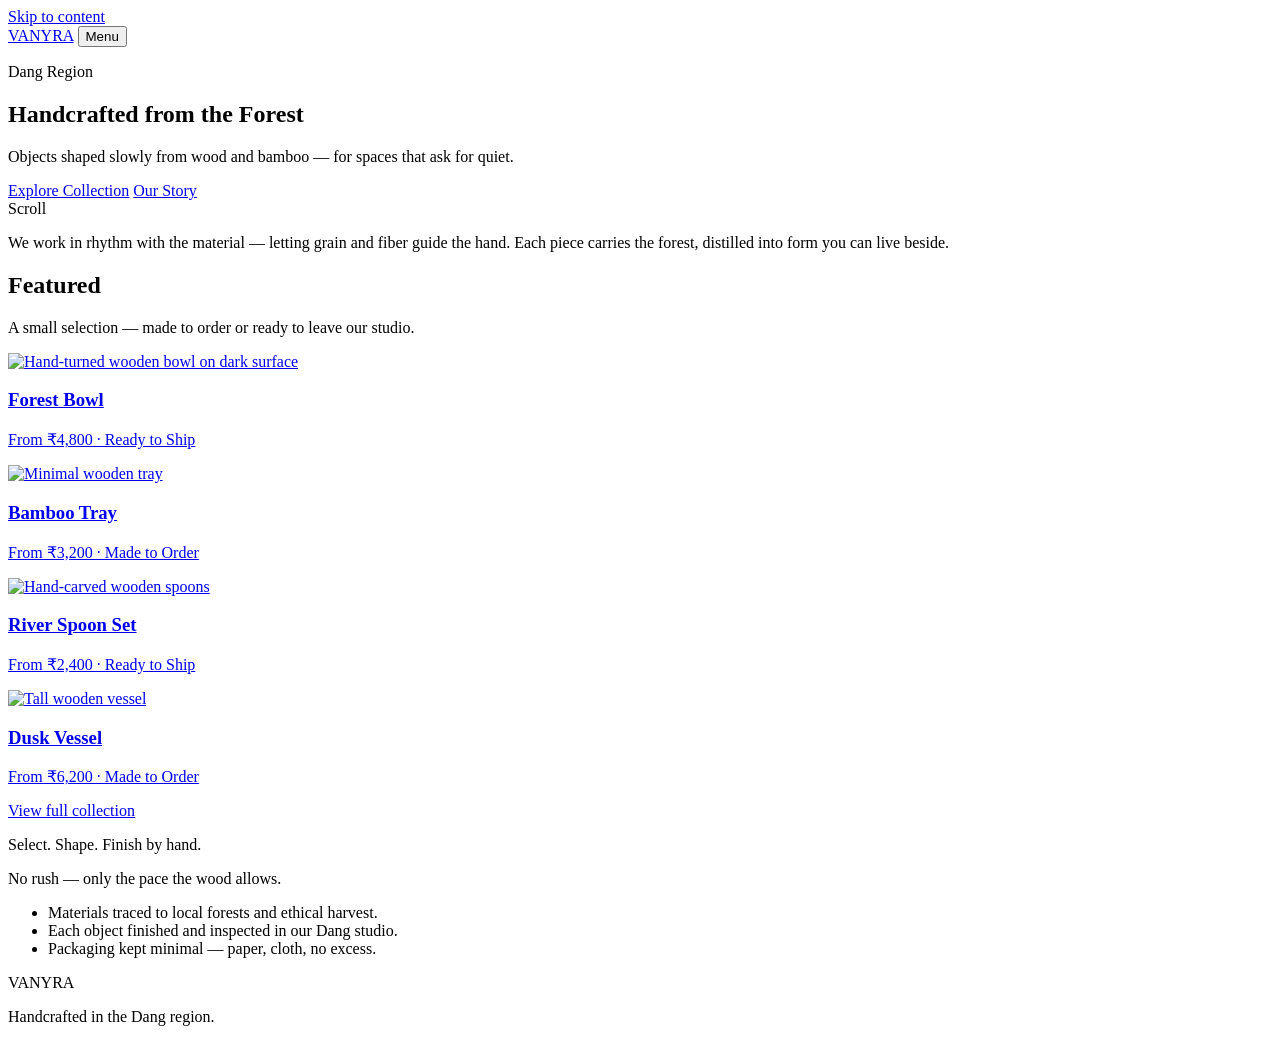
==== index.html @ f193bf8d "Create index.html" ====
<!DOCTYPE html>
<html lang="en">
<head>
  <meta charset="UTF-8" />
  <meta name="viewport" content="width=device-width, initial-scale=1.0" />
  <meta name="description" content="VANYRA — handcrafted wooden and bamboo objects from the Dang region." />
  <title>VANYRA — Handcrafted from the Forest</title>
  <link rel="preconnect" href="https://fonts.googleapis.com" />
  <link rel="preconnect" href="https://fonts.gstatic.com" crossorigin />
  <link href="https://fonts.googleapis.com/css2?family=Cormorant+Garamond:ital,wght@0,400;0,500;0,600;1,400&family=Outfit:wght@300;400;500&display=swap" rel="stylesheet" />
  <link rel="stylesheet" href="style.css" />
</head>
<body class="page-home">
  <a class="skip-link" href="#main">Skip to content</a>
  <div class="page-transition" aria-hidden="true"></div>

  <header class="site-header">
    <a class="logo" href="index.html">VANYRA</a>
    <button type="button" class="menu-toggle" aria-expanded="false" aria-controls="site-menu">
      <span class="menu-toggle__label">Menu</span>
      <span class="menu-toggle__icon" aria-hidden="true"></span>
    </button>
  </header>

  <div id="site-menu" class="menu-overlay" hidden>
    <nav class="menu-overlay__nav" aria-label="Primary">
      <a href="index.html">Home</a>
      <a href="collection.html">Collection</a>
      <a href="about.html">About</a>
      <a href="contact.html">Contact</a>
    </nav>
  </div>

  <main id="main">
    <section class="hero hero--full">
      <div class="hero__inner">
        <p class="hero__eyebrow fade-in" style="--d: 0.1s">Dang Region</p>
        <h1 class="hero__title fade-in" style="--d: 0.25s">Handcrafted from the Forest</h1>
        <p class="hero__sub fade-in" style="--d: 0.45s">Objects shaped slowly from wood and bamboo — for spaces that ask for quiet.</p>
        <div class="hero__actions fade-in" style="--d: 0.65s">
          <a class="btn btn--primary" href="collection.html">Explore Collection</a>
          <a class="btn btn--ghost" href="about.html">Our Story</a>
        </div>
      </div>
      <div class="hero__scroll-hint" aria-hidden="true">
        <span>Scroll</span>
      </div>
    </section>

    <section class="section section--story">
      <div class="container narrow">
        <p class="story-preview reveal">We work in rhythm with the material — letting grain and fiber guide the hand. Each piece carries the forest, distilled into form you can live beside.</p>
      </div>
    </section>

    <section class="section">
      <div class="container">
        <header class="section-head reveal">
          <h2>Featured</h2>
          <p class="muted">A small selection — made to order or ready to leave our studio.</p>
        </header>
        <div class="product-grid">
          <article class="product-card reveal">
            <a class="product-card__link" href="product.html?p=forest-bowl">
              <div class="product-card__media">
                <img src="https://images.unsplash.com/photo-1610701596007-11502849e13f?w=800&q=80" alt="Hand-turned wooden bowl on dark surface" loading="lazy" width="800" height="1000" />
              </div>
              <h3>Forest Bowl</h3>
              <p class="product-card__meta">From ₹4,800 · Ready to Ship</p>
            </a>
          </article>
          <article class="product-card reveal">
            <a class="product-card__link" href="product.html?p=bamboo-tray">
              <div class="product-card__media">
                <img src="https://images.unsplash.com/photo-1600585152220-90363fe27e38?w=800&q=80" alt="Minimal wooden tray" loading="lazy" width="800" height="1000" />
              </div>
              <h3>Bamboo Tray</h3>
              <p class="product-card__meta">From ₹3,200 · Made to Order</p>
            </a>
          </article>
          <article class="product-card reveal">
            <a class="product-card__link" href="product.html?p=river-spoon">
              <div class="product-card__media">
                <img src="https://images.unsplash.com/photo-1558618666-fcd25c85cd64?w=800&q=80" alt="Hand-carved wooden spoons" loading="lazy" width="800" height="1000" />
              </div>
              <h3>River Spoon Set</h3>
              <p class="product-card__meta">From ₹2,400 · Ready to Ship</p>
            </a>
          </article>
          <article class="product-card reveal">
            <a class="product-card__link" href="product.html?p=dusk-vessel">
              <div class="product-card__media">
                <img src="https://images.unsplash.com/photo-1615876234884-f3139a52330b?w=800&q=80" alt="Tall wooden vessel" loading="lazy" width="800" height="1000" />
              </div>
              <h3>Dusk Vessel</h3>
              <p class="product-card__meta">From ₹6,200 · Made to Order</p>
            </a>
          </article>
        </div>
        <p class="section-cta reveal">
          <a class="text-link" href="collection.html">View full collection</a>
        </p>
      </div>
    </section>

    <section class="section section--craft">
      <div class="container">
        <div class="craft-block reveal">
          <p class="craft-block__line">Select. Shape. Finish by hand.</p>
          <p class="craft-block__line muted">No rush — only the pace the wood allows.</p>
        </div>
      </div>
    </section>

    <section class="section section--trust">
      <div class="container">
        <ul class="trust-list">
          <li class="reveal">Materials traced to local forests and ethical harvest.</li>
          <li class="reveal">Each object finished and inspected in our Dang studio.</li>
          <li class="reveal">Packaging kept minimal — paper, cloth, no excess.</li>
        </ul>
      </div>
    </section>
  </main>

  <footer class="site-footer">
    <div class="container footer-inner">
      <span class="logo logo--small">VANYRA</span>
      <p class="muted small">Handcrafted in the Dang region.</p>
    </div>
  </footer>

  <script src="ux.js"></script>
  <script src="script.js"></script>
</body>
</html>
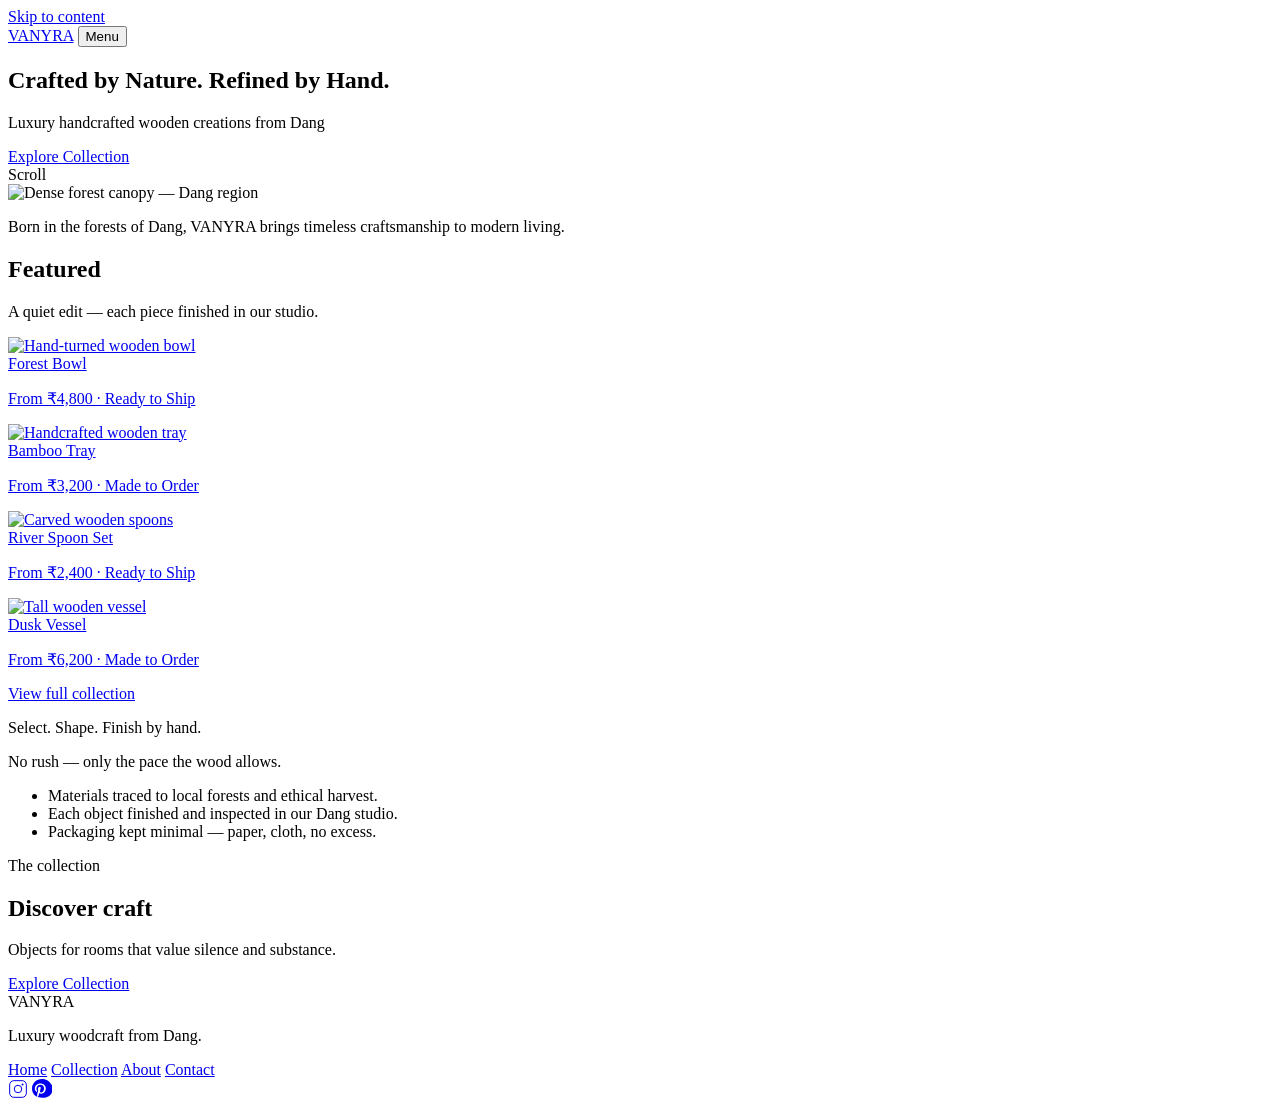
==== commit 526a8e72: "Update index.html" ====
--- a/index.html
+++ b/index.html
@@ -3,18 +3,18 @@
 <head>
   <meta charset="UTF-8" />
   <meta name="viewport" content="width=device-width, initial-scale=1.0" />
-  <meta name="description" content="VANYRA — handcrafted wooden and bamboo objects from the Dang region." />
-  <title>VANYRA — Handcrafted from the Forest</title>
+  <meta name="description" content="VANYRA — luxury handcrafted wooden creations from Dang." />
+  <title>VANYRA — Crafted by Nature. Refined by Hand.</title>
   <link rel="preconnect" href="https://fonts.googleapis.com" />
   <link rel="preconnect" href="https://fonts.gstatic.com" crossorigin />
-  <link href="https://fonts.googleapis.com/css2?family=Cormorant+Garamond:ital,wght@0,400;0,500;0,600;1,400&family=Outfit:wght@300;400;500&display=swap" rel="stylesheet" />
+  <link href="https://fonts.googleapis.com/css2?family=Cormorant+Garamond:ital,wght@0,400;0,500;0,600;0,700;1,400&family=Inter:wght@300;400;500&display=swap" rel="stylesheet" />
   <link rel="stylesheet" href="style.css" />
 </head>
 <body class="page-home">
   <a class="skip-link" href="#main">Skip to content</a>
   <div class="page-transition" aria-hidden="true"></div>
 
-  <header class="site-header">
+  <header class="site-header" id="site-header">
     <a class="logo" href="index.html">VANYRA</a>
     <button type="button" class="menu-toggle" aria-expanded="false" aria-controls="site-menu">
       <span class="menu-toggle__label">Menu</span>
@@ -32,14 +32,14 @@
   </div>
 
   <main id="main">
-    <section class="hero hero--full">
+    <section class="hero hero--immersive">
+      <div class="hero__bg" aria-hidden="true"></div>
+      <div class="hero__overlay" aria-hidden="true"></div>
       <div class="hero__inner">
-        <p class="hero__eyebrow fade-in" style="--d: 0.1s">Dang Region</p>
-        <h1 class="hero__title fade-in" style="--d: 0.25s">Handcrafted from the Forest</h1>
-        <p class="hero__sub fade-in" style="--d: 0.45s">Objects shaped slowly from wood and bamboo — for spaces that ask for quiet.</p>
-        <div class="hero__actions fade-in" style="--d: 0.65s">
+        <h1 class="hero__title fade-in" style="--d: 0.15s">Crafted by Nature. Refined by Hand.</h1>
+        <p class="hero__sub fade-in" style="--d: 0.38s">Luxury handcrafted wooden creations from Dang</p>
+        <div class="hero__actions fade-in" style="--d: 0.58s">
           <a class="btn btn--primary" href="collection.html">Explore Collection</a>
-          <a class="btn btn--ghost" href="about.html">Our Story</a>
         </div>
       </div>
       <div class="hero__scroll-hint" aria-hidden="true">
@@ -47,52 +47,73 @@
       </div>
     </section>
 
-    <section class="section section--story">
-      <div class="container narrow">
-        <p class="story-preview reveal">We work in rhythm with the material — letting grain and fiber guide the hand. Each piece carries the forest, distilled into form you can live beside.</p>
+    <section class="section section--story-split">
+      <div class="container story-split">
+        <div class="story-split__media reveal">
+          <img
+            src="https://images.unsplash.com/photo-1448375240586-882f05218d64?w=1200&q=88"
+            alt="Dense forest canopy — Dang region"
+            loading="lazy"
+            width="1200"
+            height="900"
+          />
+        </div>
+        <div class="story-split__content reveal">
+          <p class="story-split__text">
+            Born in the forests of Dang, VANYRA brings timeless craftsmanship to modern living.
+          </p>
+        </div>
       </div>
     </section>
 
-    <section class="section">
+    <section class="section section--featured">
       <div class="container">
         <header class="section-head reveal">
           <h2>Featured</h2>
-          <p class="muted">A small selection — made to order or ready to leave our studio.</p>
+          <p class="muted">A quiet edit — each piece finished in our studio.</p>
         </header>
         <div class="product-grid">
           <article class="product-card reveal">
             <a class="product-card__link" href="product.html?p=forest-bowl">
               <div class="product-card__media">
-                <img src="https://images.unsplash.com/photo-1610701596007-11502849e13f?w=800&q=80" alt="Hand-turned wooden bowl on dark surface" loading="lazy" width="800" height="1000" />
+                <img src="https://images.unsplash.com/photo-1610701596007-11502849e13f?w=900&q=88" alt="Hand-turned wooden bowl" loading="lazy" width="900" height="1125" />
+                <div class="product-card__overlay" aria-hidden="true">
+                  <span class="product-card__overlay-name">Forest Bowl</span>
+                </div>
               </div>
-              <h3>Forest Bowl</h3>
               <p class="product-card__meta">From ₹4,800 · Ready to Ship</p>
             </a>
           </article>
           <article class="product-card reveal">
             <a class="product-card__link" href="product.html?p=bamboo-tray">
               <div class="product-card__media">
-                <img src="https://images.unsplash.com/photo-1600585152220-90363fe27e38?w=800&q=80" alt="Minimal wooden tray" loading="lazy" width="800" height="1000" />
+                <img src="https://images.unsplash.com/photo-1600585152220-90363fe27e38?w=900&q=88" alt="Handcrafted wooden tray" loading="lazy" width="900" height="1125" />
+                <div class="product-card__overlay" aria-hidden="true">
+                  <span class="product-card__overlay-name">Bamboo Tray</span>
+                </div>
               </div>
-              <h3>Bamboo Tray</h3>
               <p class="product-card__meta">From ₹3,200 · Made to Order</p>
             </a>
           </article>
           <article class="product-card reveal">
             <a class="product-card__link" href="product.html?p=river-spoon">
               <div class="product-card__media">
-                <img src="https://images.unsplash.com/photo-1558618666-fcd25c85cd64?w=800&q=80" alt="Hand-carved wooden spoons" loading="lazy" width="800" height="1000" />
+                <img src="https://images.unsplash.com/photo-1558618666-fcd25c85cd64?w=900&q=88" alt="Carved wooden spoons" loading="lazy" width="900" height="1125" />
+                <div class="product-card__overlay" aria-hidden="true">
+                  <span class="product-card__overlay-name">River Spoon Set</span>
+                </div>
               </div>
-              <h3>River Spoon Set</h3>
               <p class="product-card__meta">From ₹2,400 · Ready to Ship</p>
             </a>
           </article>
           <article class="product-card reveal">
             <a class="product-card__link" href="product.html?p=dusk-vessel">
               <div class="product-card__media">
-                <img src="https://images.unsplash.com/photo-1615876234884-f3139a52330b?w=800&q=80" alt="Tall wooden vessel" loading="lazy" width="800" height="1000" />
+                <img src="https://images.unsplash.com/photo-1615876234884-f3139a52330b?w=900&q=88" alt="Tall wooden vessel" loading="lazy" width="900" height="1125" />
+                <div class="product-card__overlay" aria-hidden="true">
+                  <span class="product-card__overlay-name">Dusk Vessel</span>
+                </div>
               </div>
-              <h3>Dusk Vessel</h3>
               <p class="product-card__meta">From ₹6,200 · Made to Order</p>
             </a>
           </article>
@@ -121,12 +142,35 @@
         </ul>
       </div>
     </section>
+
+    <section class="section section--cta-band">
+      <div class="container narrow">
+        <div class="cta-band reveal">
+          <p class="cta-band__label">The collection</p>
+          <h2 class="cta-band__title">Discover craft</h2>
+          <p class="cta-band__lead muted">Objects for rooms that value silence and substance.</p>
+          <a class="btn btn--primary" href="collection.html">Explore Collection</a>
+        </div>
+      </div>
+    </section>
   </main>
 
   <footer class="site-footer">
-    <div class="container footer-inner">
-      <span class="logo logo--small">VANYRA</span>
-      <p class="muted small">Handcrafted in the Dang region.</p>
+    <div class="container footer-grid">
+      <div class="footer-col footer-col--brand">
+        <span class="logo logo--small">VANYRA</span>
+        <p class="muted small">Luxury woodcraft from Dang.</p>
+      </div>
+      <nav class="footer-nav" aria-label="Footer">
+        <a href="index.html">Home</a>
+        <a href="collection.html">Collection</a>
+        <a href="about.html">About</a>
+        <a href="contact.html">Contact</a>
+      </nav>
+      <div class="footer-social">
+        <a class="social-link" href="#" aria-label="Instagram"><svg width="20" height="20" viewBox="0 0 24 24" fill="none" stroke="currentColor" stroke-width="1.2" aria-hidden="true"><rect x="2" y="2" width="20" height="20" rx="5"/><circle cx="12" cy="12" r="4.5"/><circle cx="17.5" cy="6.5" r="1.2" fill="currentColor" stroke="none"/></svg></a>
+        <a class="social-link" href="#" aria-label="Pinterest"><svg width="20" height="20" viewBox="0 0 24 24" fill="currentColor" aria-hidden="true"><path d="M12 0C5.37 0 0 5.07 0 11.32c0 4.52 2.44 8.44 6.27 10.05-.09-.79-.17-2.01.03-2.87.19-.82 1.23-5.2 1.23-5.2s-.31-.63-.31-1.56c0-1.46.85-2.55 1.9-2.55.9 0 1.33.67 1.33 1.48 0 .9-.57 2.25-.87 3.5-.25 1.05.53 1.91 1.57 1.91 1.88 0 3.33-1.98 3.33-4.84 0-2.53-1.82-4.3-4.42-4.3-3.01 0-4.77 2.26-4.77 4.59 0 .91.35 1.89.79 2.42.09.1.1.19.08.29-.08.32-.25 1.01-.29 1.15-.05.19-.15.23-.35.14-1.3-.6-2.11-2.49-2.11-4.01 0-3.26 2.37-6.26 6.82-6.26 3.58 0 6.36 2.55 6.36 5.96 0 3.55-2.24 6.41-5.35 6.41-1.05 0-2.04-.55-2.38-1.2l-.65 2.48c-.23.92-.86 2.08-1.28 2.79 1.96.6 4.03.93 6.19.93 6.63 0 12-5.07 12-11.32C24 5.07 18.63 0 12 0z" fill="currentColor"/></svg></a>
+      </div>
     </div>
   </footer>
 
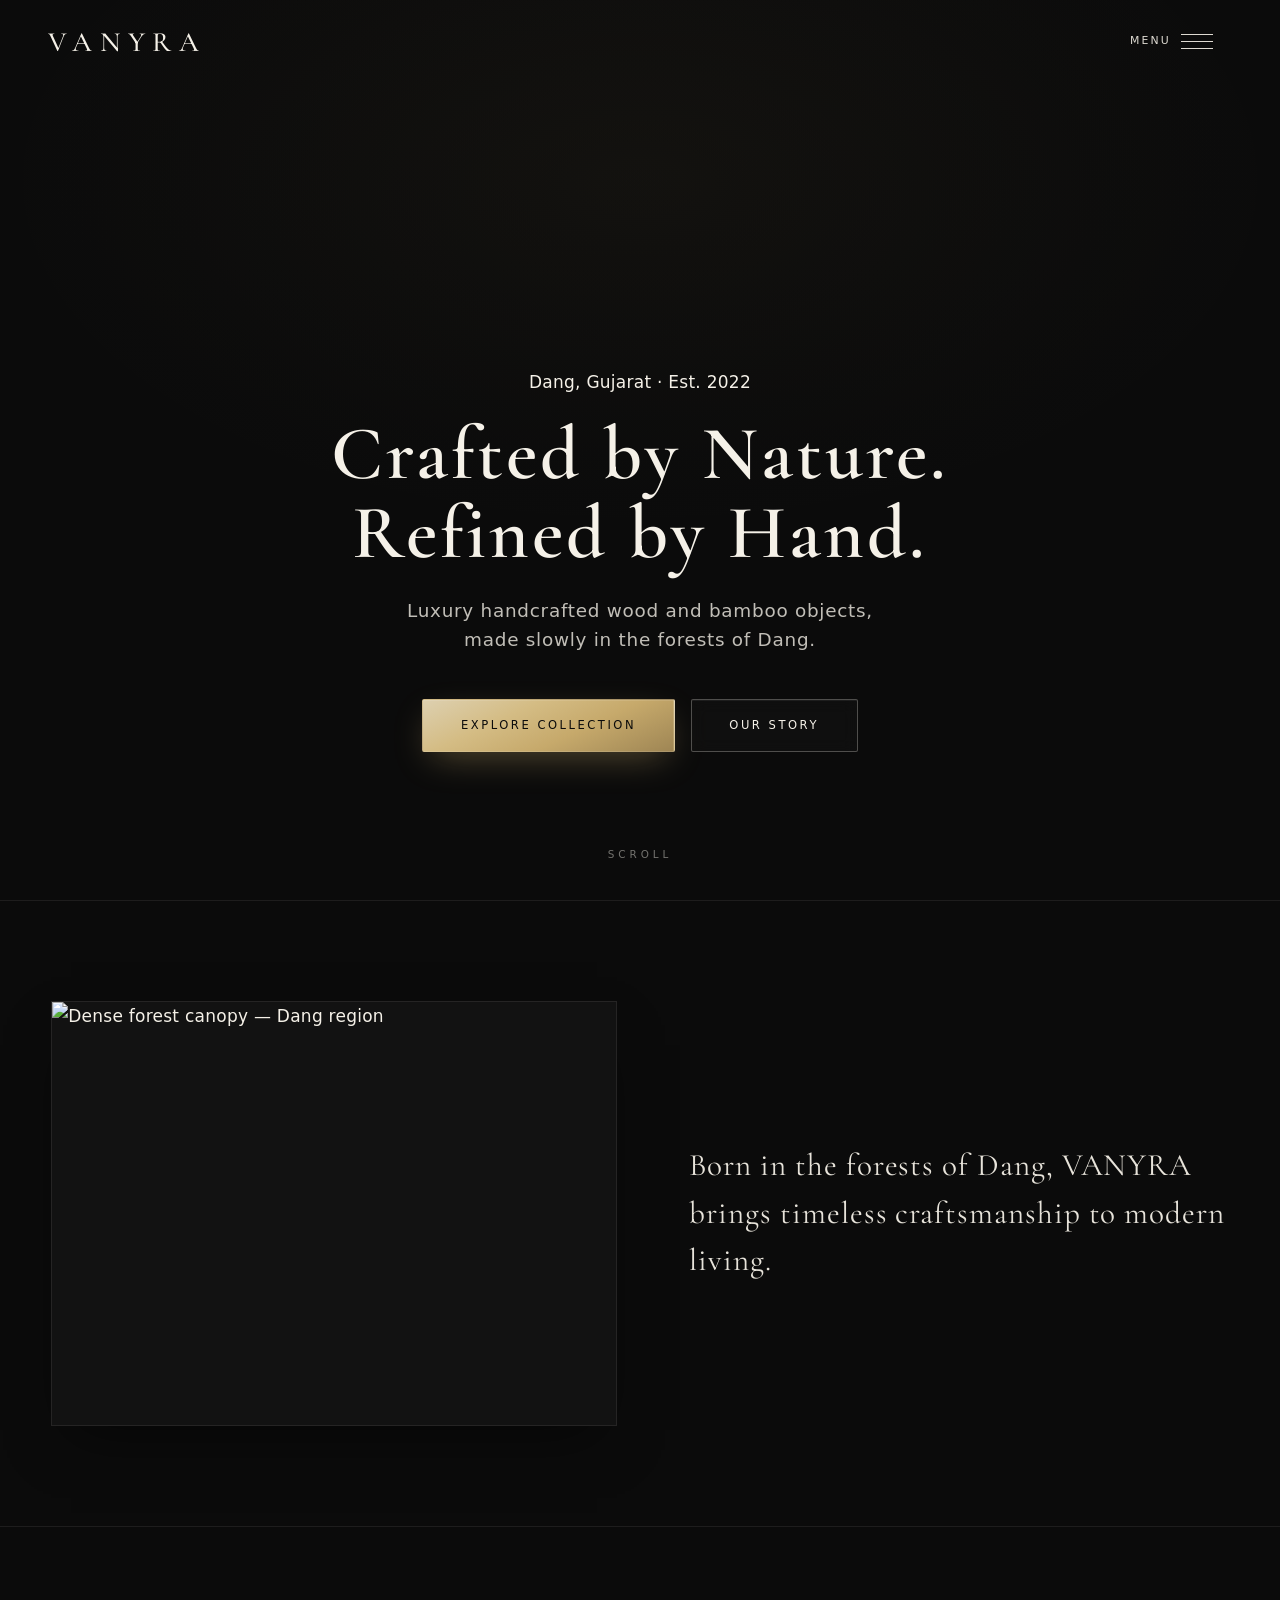
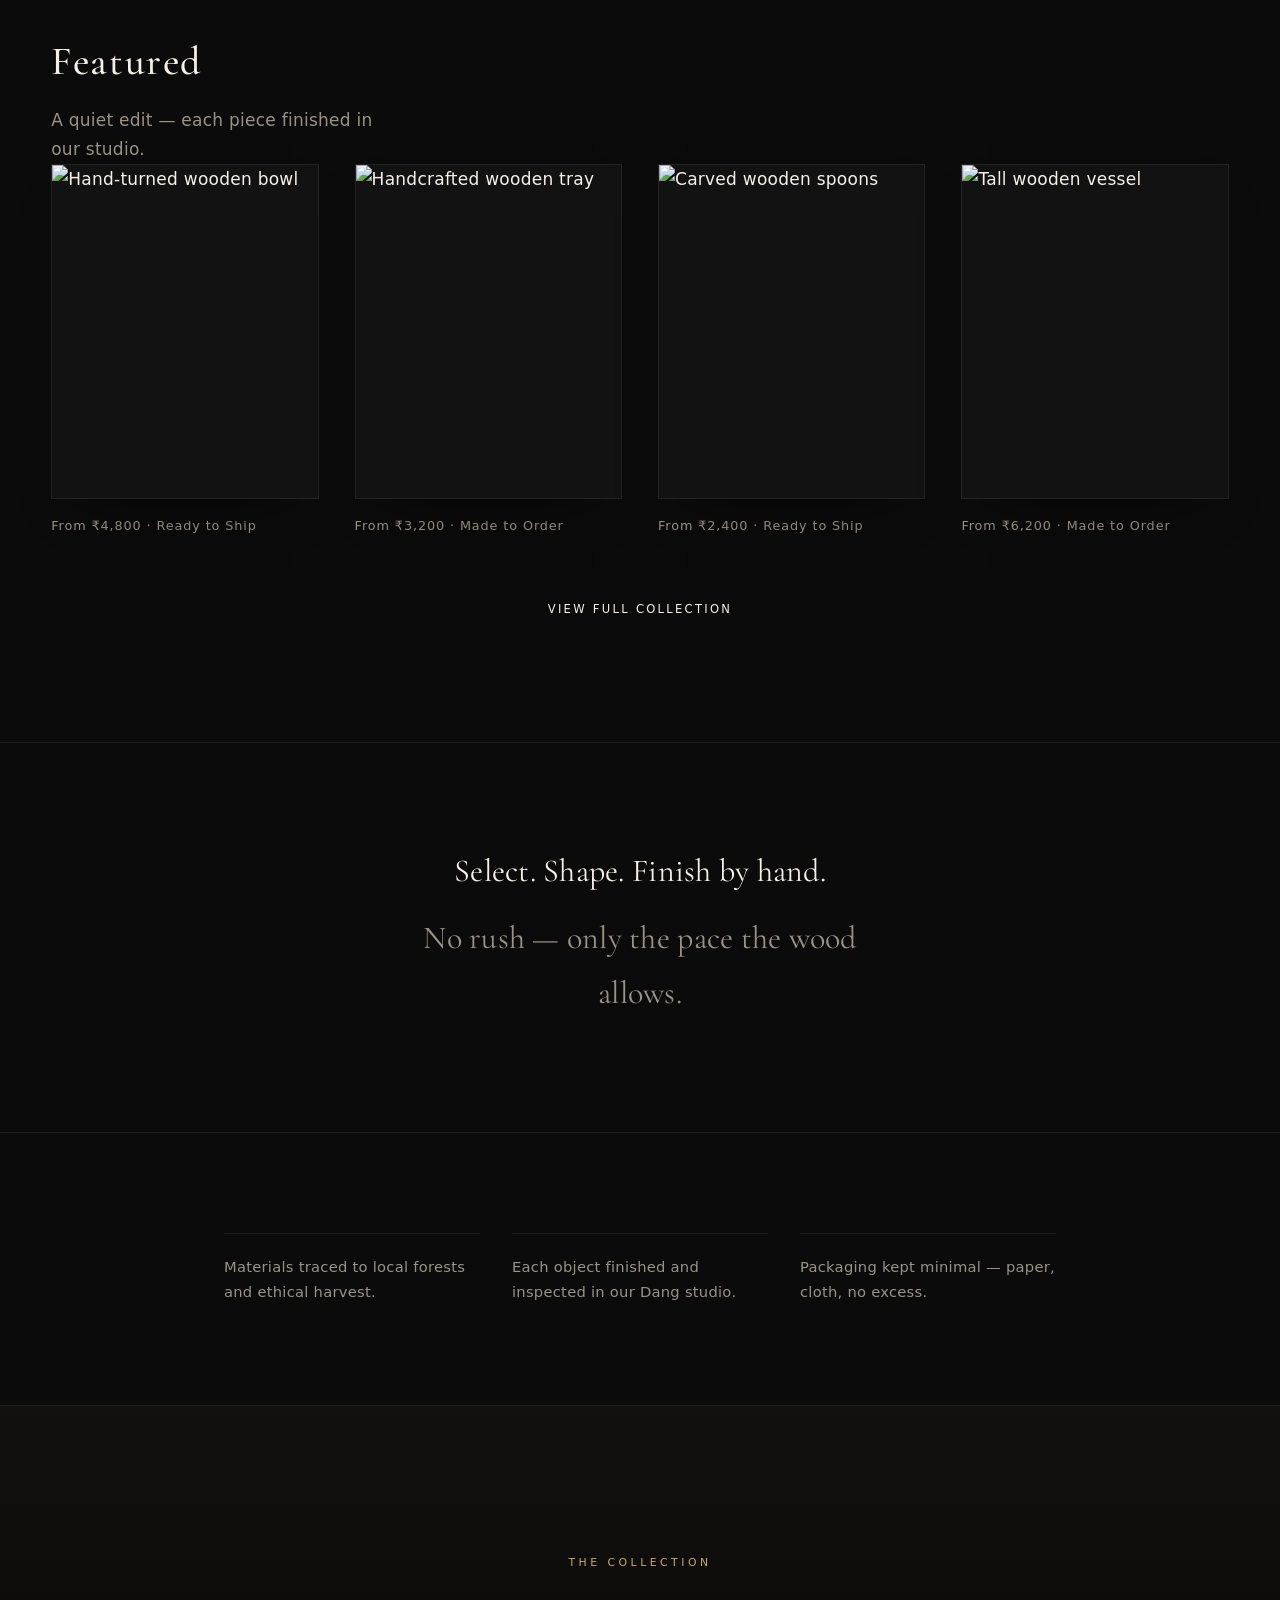
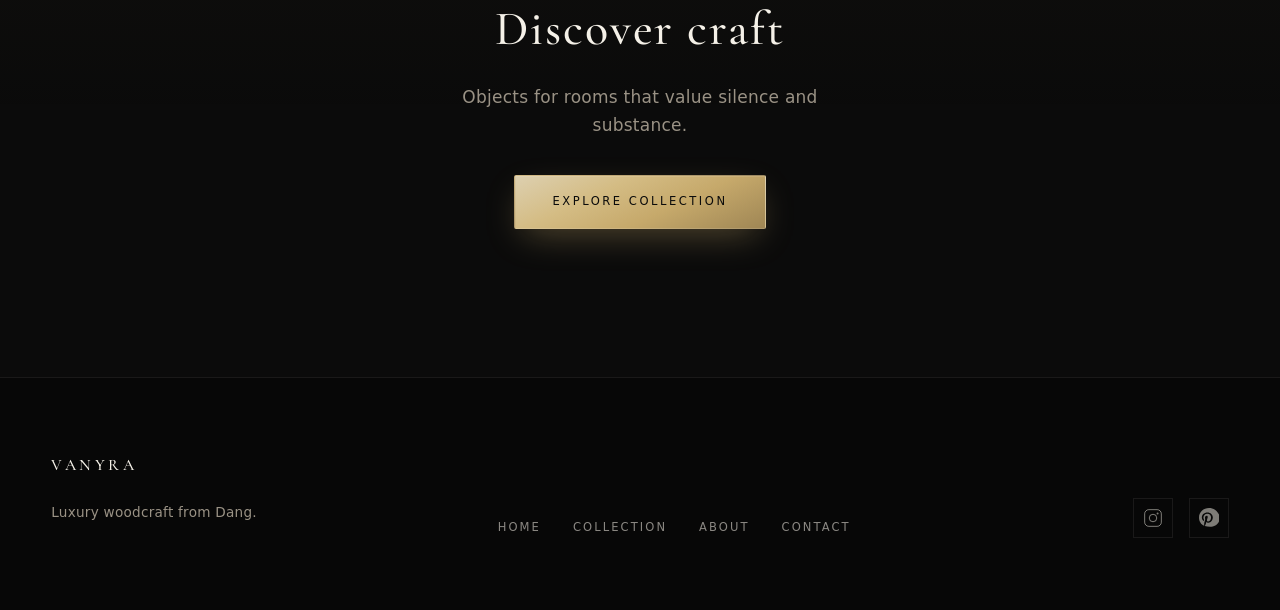
==== commit 640333ee: "Update index.html" ====
--- a/index.html
+++ b/index.html
@@ -32,21 +32,34 @@
   </div>
 
   <main id="main">
+    <!-- ======================================================
+         HERO — Premium immersive
+    ======================================================= -->
     <section class="hero hero--immersive">
       <div class="hero__bg" aria-hidden="true"></div>
       <div class="hero__overlay" aria-hidden="true"></div>
+      <div class="hero__rule" aria-hidden="true"></div>
+
       <div class="hero__inner">
-        <h1 class="hero__title fade-in" style="--d: 0.15s">Crafted by Nature. Refined by Hand.</h1>
-        <p class="hero__sub fade-in" style="--d: 0.38s">Luxury handcrafted wooden creations from Dang</p>
-        <div class="hero__actions fade-in" style="--d: 0.58s">
+        <p class="hero__eyebrow">Dang, Gujarat · Est. 2022</p>
+        <h1 class="hero__title">Crafted by Nature.<br>Refined by Hand.</h1>
+        <div class="hero__divider" aria-hidden="true"></div>
+        <p class="hero__sub">Luxury handcrafted wood and bamboo objects, made slowly in the forests of Dang.</p>
+        <div class="hero__actions">
           <a class="btn btn--primary" href="collection.html">Explore Collection</a>
-        </div>
-      </div>
+          <a class="btn btn--ghost" href="about.html">Our Story</a>
+        </div>
+      </div>
+
       <div class="hero__scroll-hint" aria-hidden="true">
         <span>Scroll</span>
-      </div>
-    </section>
-
+        <div class="hero__scroll-line"></div>
+      </div>
+    </section>
+
+    <!-- ======================================================
+         STORY SPLIT
+    ======================================================= -->
     <section class="section section--story-split">
       <div class="container story-split">
         <div class="story-split__media reveal">
@@ -66,6 +79,9 @@
       </div>
     </section>
 
+    <!-- ======================================================
+         FEATURED PRODUCTS
+    ======================================================= -->
     <section class="section section--featured">
       <div class="container">
         <header class="section-head reveal">
@@ -124,6 +140,9 @@
       </div>
     </section>
 
+    <!-- ======================================================
+         CRAFT
+    ======================================================= -->
     <section class="section section--craft">
       <div class="container">
         <div class="craft-block reveal">
@@ -133,6 +152,9 @@
       </div>
     </section>
 
+    <!-- ======================================================
+         TRUST
+    ======================================================= -->
     <section class="section section--trust">
       <div class="container">
         <ul class="trust-list">
@@ -143,6 +165,9 @@
       </div>
     </section>
 
+    <!-- ======================================================
+         CTA BAND
+    ======================================================= -->
     <section class="section section--cta-band">
       <div class="container narrow">
         <div class="cta-band reveal">
@@ -169,12 +194,11 @@
       </nav>
       <div class="footer-social">
         <a class="social-link" href="#" aria-label="Instagram"><svg width="20" height="20" viewBox="0 0 24 24" fill="none" stroke="currentColor" stroke-width="1.2" aria-hidden="true"><rect x="2" y="2" width="20" height="20" rx="5"/><circle cx="12" cy="12" r="4.5"/><circle cx="17.5" cy="6.5" r="1.2" fill="currentColor" stroke="none"/></svg></a>
-        <a class="social-link" href="#" aria-label="Pinterest"><svg width="20" height="20" viewBox="0 0 24 24" fill="currentColor" aria-hidden="true"><path d="M12 0C5.37 0 0 5.07 0 11.32c0 4.52 2.44 8.44 6.27 10.05-.09-.79-.17-2.01.03-2.87.19-.82 1.23-5.2 1.23-5.2s-.31-.63-.31-1.56c0-1.46.85-2.55 1.9-2.55.9 0 1.33.67 1.33 1.48 0 .9-.57 2.25-.87 3.5-.25 1.05.53 1.91 1.57 1.91 1.88 0 3.33-1.98 3.33-4.84 0-2.53-1.82-4.3-4.42-4.3-3.01 0-4.77 2.26-4.77 4.59 0 .91.35 1.89.79 2.42.09.1.1.19.08.29-.08.32-.25 1.01-.29 1.15-.05.19-.15.23-.35.14-1.3-.6-2.11-2.49-2.11-4.01 0-3.26 2.37-6.26 6.82-6.26 3.58 0 6.36 2.55 6.36 5.96 0 3.55-2.24 6.41-5.35 6.41-1.05 0-2.04-.55-2.38-1.2l-.65 2.48c-.23.92-.86 2.08-1.28 2.79 1.96.6 4.03.93 6.19.93 6.63 0 12-5.07 12-11.32C24 5.07 18.63 0 12 0z" fill="currentColor"/></svg></a>
+        <a class="social-link" href="#" aria-label="Pinterest"><svg width="20" height="20" viewBox="0 0 24 24" fill="currentColor" aria-hidden="true"><path d="M12 0C5.37 0 0 5.07 0 11.32c0 4.52 2.44 8.44 6.27 10.05-.09-.79-.17-2.01.03-2.87.19-.82 1.23-5.2 1.23-5.2s-.31-.63-.31-1.56c0-1.46.85-2.55 1.9-2.55.9 0 1.33.67 1.33 1.48 0 .9-.57 2.25-.87 3.5-.25 1.05.53 1.91 1.57 1.91 1.88 0 3.33-1.98 3.33-4.84 0-2.53-1.82-4.3-4.42-4.3-3.01 0-4.77 2.26-4.77 4.59 0 .91.35 1.89.79 2.42.09.1.1.19.08.29-.08.32-.25 1.01-.29 1.15-.05.19-.15.23-.35.14-1.3-.6-2.11-2.49-2.11-4.01 0-3.26 2.37-6.26 6.82-6.26 3.58 0 6.36 2.55 6.36 5.96 0 3.55-2.24 6.41-5.35 6.41-1.05 0-2.04-.55-2.38-1.2l-.65 2.48c-.23.92-.86 2.08-1.28 2.79 1.96.6 4.03.93 6.19.93 6.63 0 12-5.07 12-11.32C24 5.07 18.63 0 12 0z"/></svg></a>
       </div>
     </div>
   </footer>
 
-  <script src="ux.js"></script>
   <script src="script.js"></script>
 </body>
 </html>
--- a/style.css
+++ b/style.css
@@ -0,0 +1,1652 @@
+/**
+ * VANYRA — single stylesheet: design tokens + layout + premium UI
+ * GitHub Pages: always commit this file. It must be CSS, not script.js.
+ */
+
+:root {
+  --bg: #0b0b0b;
+  --bg-elevated: #121212;
+  --bg-elevated-hover: #181818;
+  --cream: #f5f1e8;
+  --text: var(--cream);
+  --text-muted: #9a9285;
+  --accent: #c6a96b;
+  --accent-hover: #d4bc84;
+  --accent-muted: #8c7549;
+  --accent-soft: rgba(198, 169, 107, 0.14);
+  --accent-glow: rgba(198, 169, 107, 0.28);
+  --beige: #b8a990;
+  --line: rgba(245, 241, 232, 0.08);
+  --line-strong: rgba(245, 241, 232, 0.14);
+  --font-serif: "Cormorant Garamond", Georgia, "Times New Roman", serif;
+  --font-sans: "Inter", system-ui, -apple-system, sans-serif;
+  --tracking-wide: 0.22em;
+  --tracking-ui: 0.2em;
+  --tracking-head: 0.04em;
+  --ease-out: cubic-bezier(0.22, 1, 0.36, 1);
+  --ease-luxury: cubic-bezier(0.16, 1, 0.3, 1);
+  --ease-ui: ease;
+  --dur-instant: 0.15s;
+  --dur-med: 0.45s;
+  --dur-slow: 0.75s;
+  --dur-hero: 1s;
+  --header-h: 5.25rem;
+  --space-unit: 0.25rem;
+  --touch-min: 2.75rem;
+  --radius-sm: 2px;
+  --radius-md: 4px;
+  --radius-pill: 100px;
+  --shadow-sm: 0 8px 32px rgba(0, 0, 0, 0.4);
+  --shadow-md: 0 24px 56px -20px rgba(0, 0, 0, 0.55);
+  --shadow-gold: 0 22px 48px -16px rgba(198, 169, 107, 0.32);
+  --shadow-inset-press: inset 0 2px 6px rgba(0, 0, 0, 0.25);
+  --shadow-inner-highlight: inset 0 1px 0 rgba(255, 255, 255, 0.1);
+  --focus-ring: 1px solid var(--accent);
+  --focus-ring-offset: 2px;
+  --focus-glow: 0 0 0 3px var(--accent-soft);
+  --btn-min-h: 3.35rem;
+  --btn-pad-x: 2.35rem;
+  --field-pad-y: 1.05rem;
+  --field-pad-x: 1.2rem;
+  --section-pad-y: clamp(4.5rem, 12vw, 6.25rem);
+  --section-pad-x: clamp(1rem, 5vw, 1.25rem);
+}
+
+*,
+*::before,
+*::after {
+  box-sizing: border-box;
+}
+
+html {
+  scroll-behavior: smooth;
+  color-scheme: dark;
+}
+
+@media (prefers-reduced-motion: reduce) {
+  html {
+    scroll-behavior: auto;
+  }
+  *,
+  *::before,
+*::after {
+    animation-duration: 0.01ms !important;
+    animation-iteration-count: 1 !important;
+    transition-duration: 0.01ms !important;
+  }
+}
+
+body {
+  margin: 0;
+  min-height: 100vh;
+  min-height: 100dvh;
+  position: relative;
+  background: var(--bg);
+  color: var(--text);
+  font-family: var(--font-sans);
+  font-weight: 400;
+  font-size: clamp(0.97rem, 0.92rem + 0.3vw, 1.0625rem);
+  line-height: 1.72;
+  letter-spacing: 0.015em;
+  -webkit-font-smoothing: antialiased;
+}
+
+body::after {
+  content: "";
+  position: fixed;
+  inset: 0;
+  z-index: 1;
+  pointer-events: none;
+  opacity: 0.045;
+  background-image: url("data:image/svg+xml,%3Csvg xmlns='http://www.w3.org/2000/svg' width='280' height='280'%3E%3Cfilter id='a'%3E%3CfeTurbulence type='fractalNoise' baseFrequency='0.9' numOctaves='4' stitchTiles='stitch'/%3E%3C/filter%3E%3Crect width='100%25' height='100%25' filter='url(%23a)'/%3E%3C/svg%3E");
+  mix-blend-mode: overlay;
+}
+
+img {
+  max-width: 100%;
+  height: auto;
+  display: block;
+}
+
+a {
+  color: inherit;
+  text-decoration: none;
+}
+
+button {
+  font: inherit;
+  color: inherit;
+  cursor: pointer;
+  background: none;
+  border: none;
+}
+
+.container {
+  width: min(112rem, 92vw);
+  margin-inline: auto;
+}
+
+.container.narrow {
+  width: min(40rem, 88vw);
+}
+
+#main {
+  position: relative;
+  z-index: 2;
+}
+
+/* Page enter */
+body.is-loaded #main {
+  animation: contentIn var(--dur-slow) var(--ease-out) both;
+}
+
+@keyframes contentIn {
+  from {
+    opacity: 0;
+    transform: translateY(12px);
+  }
+  to {
+    opacity: 1;
+    transform: none;
+  }
+}
+
+/* Page transition overlay */
+.page-transition {
+  position: fixed;
+  inset: 0;
+  z-index: 2000;
+  background: var(--bg);
+  pointer-events: none;
+  opacity: 0;
+  transition: opacity var(--dur-med) var(--ease-out);
+}
+
+body.is-page-exit .page-transition {
+  opacity: 1;
+  pointer-events: auto;
+}
+
+body.is-page-exit #main,
+body.is-page-exit .site-header,
+body.is-page-exit .site-footer {
+  opacity: 0;
+  transition: opacity calc(var(--dur-med) * 0.85) var(--ease-out);
+}
+
+/* Header — transparent until scroll or menu open */
+.site-header {
+  position: fixed;
+  top: 0;
+  left: 0;
+  right: 0;
+  z-index: 100;
+  display: flex;
+  align-items: center;
+  justify-content: space-between;
+  padding: calc(env(safe-area-inset-top, 0px) + 1.1rem) clamp(1.25rem, 5vw, 3rem) 1rem;
+  color: var(--cream);
+  background: transparent;
+  border-bottom: 1px solid transparent;
+  transition: background var(--dur-med) var(--ease-ui), border-color var(--dur-med) var(--ease-ui),
+    backdrop-filter var(--dur-med) var(--ease-ui), box-shadow var(--dur-med) var(--ease-ui);
+}
+
+.site-header.is-scrolled,
+body:has(#site-menu:not([hidden])) .site-header {
+  background: rgba(11, 11, 11, 0.94);
+  backdrop-filter: blur(16px);
+  -webkit-backdrop-filter: blur(16px);
+  border-bottom-color: var(--line);
+  box-shadow: 0 12px 40px -24px rgba(0, 0, 0, 0.5);
+}
+
+.logo {
+  font-family: var(--font-serif);
+  font-size: clamp(1.35rem, 1.1rem + 1vw, 1.75rem);
+  font-weight: 500;
+  letter-spacing: 0.28em;
+  text-transform: uppercase;
+}
+
+.logo--small {
+  font-size: 1rem;
+  letter-spacing: 0.22em;
+}
+
+.menu-toggle {
+  display: inline-flex;
+  align-items: center;
+  gap: 0.65rem;
+  text-transform: uppercase;
+  letter-spacing: 0.2em;
+  font-size: 0.68rem;
+  padding: 0.5rem 0;
+  opacity: 0.9;
+  transition: opacity var(--dur-med) var(--ease-out);
+}
+
+.menu-toggle:hover {
+  opacity: 1;
+}
+
+.menu-toggle__icon {
+  width: 2rem;
+  height: 1px;
+  background: currentColor;
+  position: relative;
+  transition: transform var(--dur-med) var(--ease-out);
+}
+
+.menu-toggle__icon::before,
+.menu-toggle__icon::after {
+  content: "";
+  position: absolute;
+  left: 0;
+  width: 100%;
+  height: 1px;
+  background: currentColor;
+  transition: transform var(--dur-med) var(--ease-out), top var(--dur-med) var(--ease-out);
+}
+
+.menu-toggle__icon::before {
+  top: -7px;
+}
+
+.menu-toggle__icon::after {
+  top: 7px;
+}
+
+.menu-toggle[aria-expanded="true"] .menu-toggle__icon {
+  background: transparent;
+}
+
+.menu-toggle[aria-expanded="true"] .menu-toggle__icon::before {
+  top: 0;
+  transform: rotate(45deg);
+}
+
+.menu-toggle[aria-expanded="true"] .menu-toggle__icon::after {
+  top: 0;
+  transform: rotate(-45deg);
+}
+
+/* Overlay menu */
+.menu-overlay {
+  position: fixed;
+  inset: 0;
+  z-index: 90;
+  background: var(--bg);
+  display: grid;
+  place-items: center;
+  opacity: 0;
+  visibility: hidden;
+  transition: opacity var(--dur-slow) var(--ease-out), visibility 0s linear var(--dur-slow);
+}
+
+.menu-overlay:not([hidden]) {
+  opacity: 1;
+  visibility: visible;
+  transition: opacity var(--dur-slow) var(--ease-out), visibility 0s linear 0s;
+}
+
+.menu-overlay__nav {
+  display: flex;
+  flex-direction: column;
+  align-items: center;
+  gap: clamp(2rem, 6vh, 3.5rem);
+}
+
+.menu-overlay__nav a {
+  font-family: var(--font-serif);
+  font-size: clamp(2rem, 5vw + 1rem, 3.25rem);
+  font-weight: 400;
+  letter-spacing: 0.08em;
+  opacity: 0;
+  transform: translateY(16px);
+  transition: color 0.4s var(--ease-ui), opacity var(--dur-slow) var(--ease-out),
+    transform var(--dur-slow) var(--ease-out);
+}
+
+.menu-overlay:not([hidden]) .menu-overlay__nav a {
+  opacity: 1;
+  transform: none;
+}
+
+.menu-overlay__nav a:nth-child(1) {
+  transition-delay: 0.08s;
+}
+.menu-overlay__nav a:nth-child(2) {
+  transition-delay: 0.16s;
+}
+.menu-overlay__nav a:nth-child(3) {
+  transition-delay: 0.24s;
+}
+.menu-overlay__nav a:nth-child(4) {
+  transition-delay: 0.32s;
+}
+
+.menu-overlay__nav a:hover {
+  color: var(--accent);
+}
+
+/* Hero — immersive full viewport */
+.hero {
+  position: relative;
+  min-height: 100vh;
+  min-height: 100dvh;
+  min-height: 100svh;
+  display: grid;
+  place-items: center;
+  padding: calc(var(--header-h) + 2.5rem) clamp(1.25rem, 5vw, 2rem) 4.5rem;
+  text-align: center;
+  isolation: isolate;
+}
+
+.hero--immersive .hero__bg {
+  position: absolute;
+  inset: 0;
+  z-index: 0;
+  background-color: var(--bg);
+  background-image: url("https://images.unsplash.com/photo-1541123603104-512281d867e4?w=1920&q=88");
+  background-size: cover;
+  background-position: center 35%;
+}
+
+.hero--immersive .hero__overlay {
+  position: absolute;
+  inset: 0;
+  z-index: 1;
+  background: linear-gradient(
+      180deg,
+      rgba(11, 11, 11, 0.35) 0%,
+      rgba(11, 11, 11, 0.55) 38%,
+      rgba(11, 11, 11, 0.88) 78%,
+      rgba(11, 11, 11, 0.96) 100%
+    ),
+    radial-gradient(ellipse 90% 70% at 50% 20%, rgba(198, 169, 107, 0.08), transparent 55%);
+}
+
+.hero__inner {
+  position: relative;
+  z-index: 2;
+  max-width: min(42rem, 92vw);
+}
+
+.hero__title {
+  font-family: var(--font-serif);
+  font-weight: 600;
+  font-size: clamp(2.5rem, 5.5vw + 1.1rem, 4.75rem);
+  line-height: 1.05;
+  letter-spacing: var(--tracking-head);
+  margin: 0 0 1.35rem;
+  color: var(--cream);
+  text-wrap: balance;
+}
+
+.hero__sub {
+  margin: 0 auto 2.75rem;
+  max-width: 32rem;
+  color: rgba(245, 241, 232, 0.78);
+  font-size: clamp(1rem, 0.95rem + 0.35vw, 1.15rem);
+  font-weight: 400;
+  line-height: 1.6;
+  letter-spacing: 0.04em;
+}
+
+.hero__actions {
+  display: flex;
+  flex-wrap: wrap;
+  gap: 1rem;
+  justify-content: center;
+}
+
+.hero__scroll-hint {
+  position: absolute;
+  bottom: clamp(1.5rem, 4vh, 2.5rem);
+  left: 50%;
+  z-index: 2;
+  transform: translateX(-50%);
+  font-size: 0.65rem;
+  letter-spacing: 0.38em;
+  text-transform: uppercase;
+  color: rgba(245, 241, 232, 0.45);
+  animation: floatHint 5s ease-in-out infinite;
+}
+
+@keyframes floatHint {
+  0%,
+  100% {
+    transform: translateX(-50%) translateY(0);
+  }
+  50% {
+    transform: translateX(-50%) translateY(6px);
+  }
+}
+
+/* Buttons */
+.btn {
+  display: inline-flex;
+  align-items: center;
+  justify-content: center;
+  min-height: 3.15rem;
+  padding: 0 2.15rem;
+  font-size: 0.72rem;
+  font-weight: 400;
+  letter-spacing: 0.22em;
+  text-transform: uppercase;
+  border-radius: 0;
+  transition: background var(--dur-med) var(--ease-out), color var(--dur-med) var(--ease-out),
+    border-color var(--dur-med) var(--ease-out), transform 0.5s var(--ease-out), box-shadow 0.5s var(--ease-out);
+}
+
+.btn--primary {
+  background: var(--accent);
+  color: #0b0b0b;
+  border: 1px solid var(--accent);
+  box-shadow: 0 0 0 0 rgba(198, 169, 107, 0.35);
+}
+
+.btn--primary:hover {
+  background: var(--accent-hover);
+  border-color: var(--accent-hover);
+  transform: translateY(-1px);
+  box-shadow: 0 12px 40px -12px rgba(198, 169, 107, 0.45);
+}
+
+.btn--primary:active {
+  transform: translateY(0);
+}
+
+.btn--ghost {
+  border: 1px solid rgba(245, 241, 232, 0.35);
+  color: var(--text);
+  background: transparent;
+}
+
+.btn--ghost:hover {
+  border-color: var(--accent);
+  color: var(--accent);
+}
+
+.btn--wide {
+  width: 100%;
+  max-width: 20rem;
+}
+
+.text-link {
+  font-size: 0.72rem;
+  letter-spacing: 0.2em;
+  text-transform: uppercase;
+  border-bottom: 1px solid rgba(198, 169, 107, 0.35);
+  padding-bottom: 0.2rem;
+  transition: color var(--dur-med) var(--ease-out), border-color var(--dur-med) var(--ease-out);
+}
+
+.text-link:hover {
+  color: var(--accent);
+  border-color: var(--accent);
+}
+
+/* Fade-in hero children */
+.fade-in {
+  opacity: 0;
+  animation: fadeUp 1.1s var(--ease-luxury) forwards;
+  animation-delay: var(--d, 0s);
+}
+
+@keyframes fadeUp {
+  from {
+    opacity: 0;
+    transform: translateY(18px);
+  }
+  to {
+    opacity: 1;
+    transform: none;
+  }
+}
+
+/* Sections */
+.main--pad {
+  padding-top: var(--header-h);
+}
+
+.section {
+  padding: var(--section-pad-y) var(--section-pad-x);
+}
+
+.section--tight {
+  padding-top: 0;
+}
+
+.section--story {
+  border-top: 1px solid var(--line);
+}
+
+.story-preview {
+  font-family: var(--font-serif);
+  font-size: clamp(1.35rem, 2vw + 0.8rem, 1.85rem);
+  line-height: 1.45;
+  text-align: center;
+  margin: 0;
+  color: var(--beige);
+}
+
+/* Story — image + narrative */
+.section--story-split {
+  border-top: 1px solid var(--line);
+}
+
+.story-split {
+  display: grid;
+  gap: clamp(2rem, 5vw, 3.5rem);
+  align-items: center;
+}
+
+@media (min-width: 768px) {
+  .story-split {
+    grid-template-columns: minmax(0, 1.05fr) minmax(0, 1fr);
+    gap: clamp(2.5rem, 6vw, 4.5rem);
+  }
+}
+
+.story-split__media {
+  overflow: hidden;
+  border: 1px solid var(--line);
+  box-shadow: var(--shadow-md);
+  aspect-ratio: 4 / 3;
+  background: var(--bg-elevated);
+}
+
+.story-split__media img {
+  width: 100%;
+  height: 100%;
+  object-fit: cover;
+  transition: transform var(--dur-slow) var(--ease-out);
+}
+
+.story-split:hover .story-split__media img {
+  transform: scale(1.03);
+}
+
+.story-split__text {
+  font-family: var(--font-serif);
+  font-size: clamp(1.4rem, 2.2vw + 0.85rem, 1.95rem);
+  line-height: 1.52;
+  color: rgba(245, 241, 232, 0.94);
+  margin: 0;
+  letter-spacing: 0.03em;
+  font-weight: 400;
+}
+
+.section--featured {
+  border-top: 1px solid var(--line);
+}
+
+.section-head h2 {
+  font-family: var(--font-serif);
+  font-weight: 500;
+  font-size: clamp(1.85rem, 2.2vw + 1rem, 2.5rem);
+  letter-spacing: var(--tracking-head);
+  margin: 0 0 0.65rem;
+  color: var(--cream);
+}
+
+.section-head .muted {
+  margin: 0;
+  max-width: 22rem;
+}
+
+.section-cta {
+  text-align: center;
+  margin-top: clamp(2.5rem, 5vw, 3.5rem);
+}
+
+.muted {
+  color: var(--text-muted);
+}
+
+.small {
+  font-size: 0.85rem;
+}
+
+/* Product grid home */
+.product-grid {
+  display: grid;
+  gap: clamp(2rem, 4vw, 3rem);
+  grid-template-columns: 1fr;
+}
+
+@media (min-width: 640px) {
+  .product-grid {
+    grid-template-columns: repeat(2, 1fr);
+  }
+}
+
+@media (min-width: 1024px) {
+  .product-grid {
+    grid-template-columns: repeat(4, 1fr);
+    gap: clamp(1.5rem, 3vw, 2.25rem);
+  }
+}
+
+.product-card__link {
+  display: block;
+  transition: transform var(--dur-med) var(--ease-ui);
+}
+
+.product-card__link:hover,
+.product-card__link:focus-visible {
+  transform: translateY(-4px);
+}
+
+.product-card__media {
+  position: relative;
+  aspect-ratio: 4 / 5;
+  overflow: hidden;
+  background: var(--bg-elevated);
+  margin-bottom: 1rem;
+}
+
+.product-card__media img {
+  width: 100%;
+  height: 100%;
+  object-fit: cover;
+  transition: transform var(--dur-slow) var(--ease-out);
+}
+
+.product-card__link:hover .product-card__media img,
+.product-card__link:focus-visible .product-card__media img {
+  transform: scale(1.06);
+}
+
+.product-card__overlay {
+  position: absolute;
+  inset: 0;
+  display: flex;
+  align-items: flex-end;
+  justify-content: center;
+  padding: 1.35rem 1.15rem;
+  background: linear-gradient(to top, rgba(11, 11, 11, 0.88) 0%, rgba(11, 11, 11, 0.25) 48%, transparent 100%);
+  opacity: 0;
+  transition: opacity var(--dur-med) var(--ease-ui);
+}
+
+.product-card__link:hover .product-card__overlay,
+.product-card__link:focus-visible .product-card__overlay {
+  opacity: 1;
+}
+
+.product-card__overlay-name {
+  font-family: var(--font-serif);
+  font-size: clamp(1.05rem, 0.9rem + 0.5vw, 1.3rem);
+  font-weight: 500;
+  letter-spacing: 0.14em;
+  text-transform: uppercase;
+  color: var(--cream);
+}
+
+.product-card__meta {
+  margin: 0;
+  font-size: 0.8rem;
+  color: var(--text-muted);
+  letter-spacing: 0.07em;
+}
+
+/* CTA band */
+.section--cta-band {
+  border-top: 1px solid var(--line);
+  background: linear-gradient(180deg, rgba(198, 169, 107, 0.04) 0%, transparent 55%);
+}
+
+.cta-band {
+  text-align: center;
+  padding: clamp(2rem, 5vw, 3rem) 0;
+}
+
+.cta-band__label {
+  font-size: 0.68rem;
+  text-transform: uppercase;
+  letter-spacing: 0.32em;
+  color: var(--accent);
+  margin: 0 0 1rem;
+}
+
+.cta-band__title {
+  font-family: var(--font-serif);
+  font-weight: 500;
+  font-size: clamp(2rem, 4vw + 1rem, 3rem);
+  letter-spacing: var(--tracking-head);
+  color: var(--cream);
+  margin: 0 0 0.75rem;
+}
+
+.cta-band__lead {
+  margin: 0 auto 2rem;
+  max-width: 26rem;
+  line-height: 1.65;
+}
+
+.cta-band .btn {
+  margin-top: 0.25rem;
+}
+
+/* Craft */
+.section--craft {
+  border-top: 1px solid var(--line);
+  border-bottom: 1px solid var(--line);
+}
+
+.craft-block {
+  text-align: center;
+  max-width: 28rem;
+  margin-inline: auto;
+}
+
+.craft-block__line {
+  font-family: var(--font-serif);
+  font-size: clamp(1.5rem, 2.5vw + 0.75rem, 2rem);
+  margin: 0 0 0.75rem;
+}
+
+/* Trust */
+.trust-list {
+  list-style: none;
+  padding: 0;
+  margin: 0;
+  display: grid;
+  gap: clamp(1.5rem, 3vw, 2rem);
+  max-width: 52rem;
+  margin-inline: auto;
+}
+
+@media (min-width: 768px) {
+  .trust-list {
+    grid-template-columns: repeat(3, 1fr);
+    gap: 2rem;
+  }
+}
+
+.trust-list li {
+  padding-top: 1.25rem;
+  border-top: 1px solid var(--line);
+  font-size: 0.92rem;
+  color: var(--text-muted);
+}
+
+/* Inner pages hero */
+.page-hero {
+  padding: clamp(3rem, 10vw, 5rem) 0 clamp(2rem, 5vw, 3rem);
+}
+
+.page-hero--compact .page-hero__title {
+  max-width: 16ch;
+}
+
+.eyebrow {
+  font-size: 0.68rem;
+  text-transform: uppercase;
+  letter-spacing: 0.32em;
+  color: var(--accent);
+  margin: 0 0 1rem;
+}
+
+.page-hero__title {
+  font-family: var(--font-serif);
+  font-weight: 500;
+  font-size: clamp(2rem, 4vw + 1rem, 3rem);
+  line-height: 1.12;
+  margin: 0 0 1rem;
+  letter-spacing: var(--tracking-head);
+  color: var(--cream);
+}
+
+.page-hero__lead {
+  margin: 0;
+  max-width: 32rem;
+}
+
+/* Filters */
+.filters {
+  display: flex;
+  flex-wrap: wrap;
+  gap: 0.5rem 0.75rem;
+  margin-bottom: clamp(2rem, 4vw, 3rem);
+}
+
+.filter-btn {
+  font-size: 0.65rem;
+  letter-spacing: 0.18em;
+  text-transform: uppercase;
+  padding: 0.65rem 1rem;
+  border: 1px solid var(--line);
+  color: var(--text-muted);
+  transition: border-color var(--dur-med) var(--ease-out), color var(--dur-med) var(--ease-out),
+    background var(--dur-med) var(--ease-out);
+}
+
+.filter-btn:hover {
+  border-color: rgba(198, 169, 107, 0.45);
+  color: var(--text);
+}
+
+.filter-btn.is-active {
+  border-color: var(--accent);
+  color: var(--accent);
+  background: var(--accent-soft);
+}
+
+/* Collection grid */
+.collection-grid {
+  display: grid;
+  gap: clamp(3rem, 6vw, 5rem);
+}
+
+.collection-item {
+  transition: opacity var(--dur-med) var(--ease-out), transform var(--dur-med) var(--ease-out);
+}
+
+.collection-item.is-hidden {
+  display: none;
+}
+
+.collection-item__link {
+  display: grid;
+  gap: clamp(1.25rem, 3vw, 1.75rem);
+}
+
+@media (min-width: 768px) {
+  .collection-item__link {
+    grid-template-columns: 1.1fr 0.9fr;
+    align-items: end;
+    gap: clamp(2rem, 4vw, 3rem);
+  }
+}
+
+.collection-item__media {
+  aspect-ratio: 5 / 6;
+  overflow: hidden;
+  background: var(--bg-elevated);
+}
+
+.collection-item__media img {
+  width: 100%;
+  height: 100%;
+  object-fit: cover;
+  transition: transform 1.1s var(--ease-out);
+}
+
+.collection-item__link:hover .collection-item__media img {
+  transform: scale(1.03);
+}
+
+.collection-item__text h2 {
+  font-family: var(--font-serif);
+  font-weight: 400;
+  font-size: clamp(1.65rem, 2vw + 1rem, 2.15rem);
+  margin: 0 0 0.35rem;
+  letter-spacing: 0.04em;
+}
+
+.price {
+  font-size: 0.9rem;
+  letter-spacing: 0.12em;
+  color: var(--accent);
+  margin: 0 0 0.75rem;
+}
+
+.one-line {
+  margin: 0;
+  max-width: 28rem;
+}
+
+/* Product detail */
+.product-layout {
+  padding-bottom: clamp(4rem, 10vw, 6rem);
+}
+
+.breadcrumb {
+  font-size: 0.72rem;
+  letter-spacing: 0.14em;
+  text-transform: uppercase;
+  color: var(--text-muted);
+  padding: clamp(1.5rem, 4vw, 2rem) 0;
+}
+
+.breadcrumb span[aria-hidden] {
+  margin: 0 0.5rem;
+  opacity: 0.4;
+}
+
+.product-detail {
+  display: grid;
+  gap: clamp(2rem, 5vw, 3.5rem);
+}
+
+@media (min-width: 900px) {
+  .product-detail {
+    grid-template-columns: 1.05fr 0.95fr;
+    align-items: start;
+    gap: clamp(2.5rem, 5vw, 4rem);
+  }
+}
+
+.product-detail__media {
+  background: var(--bg-elevated);
+  overflow: hidden;
+}
+
+.product-detail__media img {
+  width: 100%;
+  aspect-ratio: 4 / 5;
+  object-fit: cover;
+  opacity: 0;
+  transition: opacity 0.9s var(--ease-out);
+}
+
+.product-detail.is-ready .product-detail__media img {
+  opacity: 1;
+}
+
+.product-detail__title {
+  font-family: var(--font-serif);
+  font-weight: 400;
+  font-size: clamp(2rem, 3vw + 1rem, 2.75rem);
+  margin: 0 0 0.5rem;
+  letter-spacing: 0.03em;
+}
+
+.product-detail__price {
+  font-size: 1.05rem;
+  letter-spacing: 0.15em;
+  color: var(--accent);
+  margin: 0 0 0.35rem;
+}
+
+.product-detail__ship {
+  margin: 0 0 1.75rem;
+}
+
+.product-detail__story {
+  font-family: var(--font-serif);
+  font-size: clamp(1.15rem, 1vw + 1rem, 1.35rem);
+  line-height: 1.55;
+  color: var(--beige);
+}
+
+.product-detail__story p {
+  margin: 0 0 1rem;
+}
+
+.product-detail__delivery {
+  margin-top: 2rem;
+  padding-top: 1.5rem;
+  border-top: 1px solid var(--line);
+  font-size: 0.9rem;
+  line-height: 1.6;
+}
+
+.product-detail__cta {
+  margin-top: 2rem;
+}
+
+.product-missing {
+  text-align: center;
+  padding: 4rem 0;
+}
+
+.product-missing a {
+  border-bottom: 1px solid var(--accent);
+}
+
+/* About */
+.section--about {
+  padding-top: 0;
+}
+
+.about-pull {
+  margin: 0 0 clamp(2rem, 4vw, 3rem);
+  padding: 0;
+  border: none;
+  font-family: var(--font-serif);
+  font-size: clamp(1.4rem, 2vw + 0.9rem, 1.75rem);
+  line-height: 1.45;
+  color: var(--text);
+}
+
+.about-pull p {
+  margin: 0;
+}
+
+.about-bits p {
+  margin: 0 0 1.25rem;
+}
+
+/* Contact form */
+.contact-form {
+  display: flex;
+  flex-direction: column;
+  gap: 1.5rem;
+  max-width: 26rem;
+}
+
+.field {
+  display: flex;
+  flex-direction: column;
+  gap: 0.5rem;
+}
+
+.field span {
+  font-size: 0.68rem;
+  letter-spacing: 0.2em;
+  text-transform: uppercase;
+  color: var(--text-muted);
+}
+
+.field input,
+.field textarea {
+  width: 100%;
+  padding: 1rem 1.1rem;
+  background: var(--bg-elevated);
+  border: 1px solid var(--line);
+  color: var(--text);
+  font: inherit;
+  resize: vertical;
+  min-height: 3rem;
+  transition: border-color var(--dur-med) var(--ease-out);
+}
+
+.field textarea {
+  min-height: 8rem;
+}
+
+.field input:hover,
+.field textarea:hover {
+  border-color: rgba(245, 241, 232, 0.18);
+}
+
+.field input:focus,
+.field textarea:focus {
+  outline: none;
+  border-color: rgba(198, 169, 107, 0.55);
+}
+
+.form-status {
+  margin: 0;
+  min-height: 1.25em;
+}
+
+/* Footer */
+.site-footer {
+  position: relative;
+  z-index: 2;
+  border-top: 1px solid var(--line);
+  background: #070707;
+  padding: clamp(3rem, 8vw, 4.5rem) var(--section-pad-x);
+}
+
+.footer-grid {
+  display: grid;
+  gap: 2.25rem;
+  align-items: center;
+  justify-items: center;
+  text-align: center;
+}
+
+@media (min-width: 768px) {
+  .footer-grid {
+    grid-template-columns: minmax(0, 1.2fr) auto minmax(0, 1fr);
+    justify-items: stretch;
+    text-align: left;
+    align-items: end;
+  }
+
+  .footer-col--brand {
+    justify-self: start;
+  }
+
+  .footer-social {
+    justify-self: end;
+  }
+}
+
+.footer-col--brand .logo {
+  display: inline-block;
+  margin-bottom: 0.5rem;
+}
+
+.footer-nav {
+  display: flex;
+  flex-wrap: wrap;
+  gap: 1.25rem 1.75rem;
+  justify-content: center;
+}
+
+@media (min-width: 768px) {
+  .footer-nav {
+    justify-content: center;
+    gap: 1.5rem 2rem;
+  }
+}
+
+.footer-nav a {
+  font-size: 0.72rem;
+  letter-spacing: 0.18em;
+  text-transform: uppercase;
+  color: rgba(245, 241, 232, 0.55);
+  transition: color var(--dur-med) var(--ease-ui);
+}
+
+.footer-nav a:hover,
+.footer-nav a:focus-visible {
+  color: var(--accent);
+}
+
+.footer-social {
+  display: flex;
+  gap: 1rem;
+  align-items: center;
+  justify-content: center;
+}
+
+.social-link {
+  display: flex;
+  align-items: center;
+  justify-content: center;
+  width: 2.5rem;
+  height: 2.5rem;
+  color: rgba(245, 241, 232, 0.5);
+  border: 1px solid var(--line);
+  transition: color var(--dur-med) var(--ease-ui), border-color var(--dur-med) var(--ease-ui),
+    transform var(--dur-med) var(--ease-ui);
+}
+
+.social-link:hover,
+.social-link:focus-visible {
+  color: var(--accent);
+  border-color: rgba(198, 169, 107, 0.35);
+  transform: translateY(-2px);
+}
+
+.footer-inner {
+  display: flex;
+  flex-direction: column;
+  align-items: center;
+  gap: 0.75rem;
+  text-align: center;
+}
+
+/* Scroll reveal */
+.reveal {
+  opacity: 0;
+  transform: translateY(16px);
+  transition: opacity 0.55s var(--ease-ui), transform 0.55s var(--ease-ui);
+}
+
+.reveal.is-visible {
+  opacity: 1;
+  transform: none;
+}
+
+body.is-loaded .reveal {
+  transition-delay: calc(var(--i, 0) * 0.06s);
+}
+
+/* ========== Premium UI / UX (bundled for GitHub Pages) ========== */
+
+::selection {
+  background: rgba(198, 169, 107, 0.28);
+  color: var(--text);
+}
+
+@media (pointer: fine) {
+  * {
+    scrollbar-width: thin;
+    scrollbar-color: rgba(198, 169, 107, 0.35) transparent;
+  }
+
+  *::-webkit-scrollbar {
+    width: 8px;
+    height: 8px;
+  }
+
+  *::-webkit-scrollbar-track {
+    background: transparent;
+  }
+
+  *::-webkit-scrollbar-thumb {
+    background: rgba(198, 169, 107, 0.22);
+    border-radius: 100px;
+    border: 2px solid transparent;
+    background-clip: padding-box;
+  }
+
+  *::-webkit-scrollbar-thumb:hover {
+    background: rgba(198, 169, 107, 0.38);
+    background-clip: padding-box;
+  }
+}
+
+.skip-link {
+  position: fixed;
+  top: 0;
+  left: 50%;
+  z-index: 3000;
+  padding: 0.85rem 1.5rem;
+  font-size: 0.65rem;
+  font-weight: 400;
+  letter-spacing: var(--tracking-ui);
+  text-transform: uppercase;
+  color: var(--bg);
+  background: var(--accent);
+  border-radius: 0 0 var(--radius-sm) var(--radius-sm);
+  transform: translate(-50%, -120%);
+  transition: transform var(--dur-med) var(--ease-luxury);
+}
+
+.skip-link:focus {
+  outline: none;
+}
+
+.skip-link:focus-visible {
+  transform: translate(-50%, 0);
+  box-shadow: var(--shadow-gold);
+}
+
+:focus {
+  outline: none;
+}
+
+:focus-visible {
+  outline: var(--focus-ring);
+  outline-offset: var(--focus-ring-offset);
+  box-shadow: var(--focus-glow);
+}
+
+a:focus-visible:not(.btn):not(.logo):not(.product-card__link):not(.collection-item__link) {
+  outline: var(--focus-ring);
+  outline-offset: 3px;
+}
+
+.product-card__link:focus-visible,
+.collection-item__link:focus-visible {
+  outline: var(--focus-ring);
+  outline-offset: 6px;
+  border-radius: var(--radius-sm);
+}
+
+.btn:focus-visible,
+.filter-btn:focus-visible,
+.menu-toggle:focus-visible,
+.field input:focus-visible,
+.field textarea:focus-visible {
+  outline: var(--focus-ring);
+  outline-offset: 2px;
+}
+
+.field input:focus-visible,
+.field textarea:focus-visible {
+  box-shadow: 0 0 0 1px rgba(198, 169, 107, 0.35);
+}
+
+.logo {
+  position: relative;
+  transition: color var(--dur-med) var(--ease-out), letter-spacing var(--dur-slow) var(--ease-luxury),
+    opacity var(--dur-med) var(--ease-out);
+}
+
+.logo:hover {
+  color: var(--accent);
+  letter-spacing: 0.32em;
+  opacity: 1;
+}
+
+.logo:active {
+  opacity: 0.85;
+}
+
+.menu-toggle {
+  position: relative;
+  min-height: var(--touch-min);
+  padding: 0.35rem 1.1rem 0.35rem 1rem;
+  border-radius: var(--radius-pill);
+  border: 1px solid transparent;
+  transition: border-color var(--dur-med) var(--ease-out), background var(--dur-med) var(--ease-out),
+    color var(--dur-med) var(--ease-out), opacity var(--dur-med) var(--ease-out),
+    box-shadow var(--dur-slow) var(--ease-luxury);
+}
+
+.menu-toggle::before {
+  content: "";
+  position: absolute;
+  inset: 0;
+  border-radius: inherit;
+  background: linear-gradient(135deg, rgba(255, 255, 255, 0.06), transparent 48%);
+  opacity: 0;
+  transition: opacity var(--dur-med) var(--ease-out);
+  pointer-events: none;
+}
+
+.menu-toggle:hover {
+  border-color: var(--line-strong);
+  background: rgba(255, 255, 255, 0.03);
+  opacity: 1;
+}
+
+.menu-toggle:hover::before {
+  opacity: 1;
+}
+
+.menu-toggle[aria-expanded="true"] {
+  border-color: rgba(198, 169, 107, 0.35);
+  background: var(--accent-soft);
+  box-shadow: 0 0 0 1px rgba(198, 169, 107, 0.12);
+}
+
+.menu-toggle.is-pressed:not([aria-expanded="true"]) {
+  transform: scale(0.98);
+  box-shadow: var(--shadow-inset-press);
+}
+
+.menu-toggle__icon,
+.menu-toggle__icon::before,
+.menu-toggle__icon::after {
+  transition: transform var(--dur-slow) var(--ease-luxury), top var(--dur-slow) var(--ease-luxury),
+    background var(--dur-med) var(--ease-out);
+}
+
+.menu-overlay {
+  background: radial-gradient(ellipse 70% 55% at 50% 45%, rgba(198, 169, 107, 0.07), transparent 62%),
+    radial-gradient(circle at 50% 100%, rgba(20, 20, 20, 0.9), var(--bg) 55%);
+}
+
+.menu-overlay__nav a {
+  position: relative;
+  padding-bottom: 0.15rem;
+  transition: color var(--dur-med) var(--ease-out), opacity var(--dur-slow) var(--ease-out),
+    transform var(--dur-slow) var(--ease-out);
+}
+
+.menu-overlay__nav a::after {
+  content: "";
+  position: absolute;
+  left: 50%;
+  bottom: 0;
+  width: 0;
+  height: 1px;
+  background: linear-gradient(90deg, transparent, var(--accent), transparent);
+  transform: translateX(-50%);
+  transition: width var(--dur-slow) var(--ease-luxury);
+}
+
+.menu-overlay__nav a:hover::after,
+.menu-overlay__nav a:focus-visible::after {
+  width: min(100%, 8rem);
+}
+
+.menu-overlay__nav a:hover {
+  color: var(--text);
+  text-shadow: 0 0 40px var(--accent-glow);
+}
+
+.btn {
+  position: relative;
+  min-height: var(--btn-min-h);
+  padding: 0 var(--btn-pad-x);
+  border-radius: var(--radius-sm);
+  font-weight: 400;
+  letter-spacing: var(--tracking-wide);
+  transition: background var(--dur-med) var(--ease-out), color var(--dur-med) var(--ease-out),
+    border-color var(--dur-med) var(--ease-out), transform var(--dur-slow) var(--ease-luxury),
+    box-shadow var(--dur-slow) var(--ease-luxury), letter-spacing var(--dur-slow) var(--ease-luxury),
+    background-position 1.15s var(--ease-luxury);
+}
+
+.btn--primary {
+  background: linear-gradient(
+    155deg,
+    #ddd0b0 0%,
+    var(--accent-hover) 28%,
+    var(--accent) 52%,
+    var(--accent-muted) 100%
+  );
+  background-size: 100% 160%;
+  background-position: 50% 0%;
+  border: 1px solid rgba(255, 255, 255, 0.12);
+  color: #0b0b0b;
+  box-shadow: var(--shadow-inner-highlight), 0 12px 36px -10px rgba(198, 169, 107, 0.45);
+}
+
+.btn--primary:hover {
+  background-position: 50% 55%;
+  border-color: rgba(255, 255, 255, 0.22);
+  transform: translateY(-2px);
+  box-shadow: var(--shadow-inner-highlight), var(--shadow-gold);
+  letter-spacing: 0.26em;
+}
+
+.btn--primary:active,
+.btn--primary.is-pressed {
+  transform: translateY(0);
+  background-position: 50% 100%;
+  box-shadow: var(--shadow-inner-highlight), var(--shadow-inset-press), 0 6px 20px -8px rgba(198, 169, 107, 0.3);
+}
+
+.btn--ghost {
+  border: 1px solid rgba(245, 241, 232, 0.28);
+  background: rgba(255, 255, 255, 0.02);
+  backdrop-filter: blur(8px);
+  -webkit-backdrop-filter: blur(8px);
+  color: var(--text);
+  box-shadow: inset 0 1px 0 rgba(255, 255, 255, 0.06);
+}
+
+.btn--ghost:hover {
+  border-color: rgba(198, 169, 107, 0.55);
+  color: var(--accent);
+  background: rgba(198, 169, 107, 0.06);
+  transform: translateY(-2px);
+  box-shadow: 0 16px 40px -20px rgba(0, 0, 0, 0.5), 0 0 0 1px rgba(198, 169, 107, 0.12);
+  letter-spacing: 0.26em;
+}
+
+.btn--ghost:active,
+.btn--ghost.is-pressed {
+  transform: translateY(0);
+  background: rgba(198, 169, 107, 0.08);
+  box-shadow: var(--shadow-inset-press);
+}
+
+.btn--wide {
+  max-width: 22rem;
+}
+
+.btn:disabled,
+.btn[aria-disabled="true"] {
+  opacity: 0.45;
+  pointer-events: none;
+  transform: none;
+  box-shadow: none;
+}
+
+.text-link {
+  position: relative;
+  display: inline-block;
+  border-bottom: none;
+  padding-bottom: 0.35rem;
+  background: linear-gradient(to right, var(--accent), var(--accent-muted)) 0 100% / 0 1px no-repeat;
+  transition: color var(--dur-med) var(--ease-out), background-size var(--dur-slow) var(--ease-luxury),
+    letter-spacing var(--dur-slow) var(--ease-luxury);
+}
+
+.text-link:hover,
+.text-link:focus-visible {
+  color: var(--accent);
+  background-size: 100% 1px;
+  letter-spacing: 0.24em;
+}
+
+.filters {
+  gap: 0.6rem 0.85rem;
+}
+
+.filter-btn {
+  position: relative;
+  min-height: var(--touch-min);
+  padding: 0.55rem 1.35rem;
+  border-radius: var(--radius-pill);
+  font-weight: 400;
+  letter-spacing: 0.2em;
+  border: 1px solid var(--line);
+  background: rgba(255, 255, 255, 0.02);
+  color: var(--text-muted);
+  transition: border-color var(--dur-med) var(--ease-out), color var(--dur-med) var(--ease-out),
+    background var(--dur-med) var(--ease-out), box-shadow var(--dur-slow) var(--ease-luxury),
+    transform var(--dur-med) var(--ease-out);
+}
+
+.filter-btn:hover {
+  border-color: rgba(198, 169, 107, 0.35);
+  color: var(--text);
+  background: rgba(255, 255, 255, 0.04);
+  transform: translateY(-1px);
+}
+
+.filter-btn.is-active {
+  border-color: var(--accent);
+  color: var(--bg);
+  background: linear-gradient(165deg, var(--accent-hover), var(--accent));
+  box-shadow: var(--shadow-inner-highlight), 0 10px 28px -12px rgba(198, 169, 107, 0.4);
+}
+
+.filter-btn.is-pressed {
+  transform: translateY(0) scale(0.98);
+}
+
+.filter-btn:focus-visible {
+  box-shadow: var(--focus-glow);
+}
+
+.breadcrumb a {
+  position: relative;
+  transition: color var(--dur-med) var(--ease-out);
+}
+
+.breadcrumb a::after {
+  content: "";
+  position: absolute;
+  left: 0;
+  bottom: -2px;
+  width: 100%;
+  height: 1px;
+  background: var(--accent);
+  transform: scaleX(0);
+  transform-origin: left;
+  transition: transform var(--dur-med) var(--ease-luxury);
+}
+
+.breadcrumb a:hover,
+.breadcrumb a:focus-visible {
+  color: var(--text);
+}
+
+.breadcrumb a:hover::after,
+.breadcrumb a:focus-visible::after {
+  transform: scaleX(1);
+}
+
+.field input,
+.field textarea {
+  border-radius: var(--radius-sm);
+  padding: var(--field-pad-y) var(--field-pad-x);
+  background: linear-gradient(180deg, var(--bg-elevated-hover) 0%, var(--bg-elevated) 100%);
+  border: 1px solid var(--line);
+  box-shadow: inset 0 1px 0 rgba(255, 255, 255, 0.04);
+  transition: border-color var(--dur-med) var(--ease-out), box-shadow var(--dur-slow) var(--ease-luxury),
+    background var(--dur-med) var(--ease-out);
+}
+
+.field input:hover,
+.field textarea:hover {
+  border-color: rgba(245, 241, 232, 0.16);
+  background: var(--bg-elevated-hover);
+}
+
+.field input:focus,
+.field textarea:focus {
+  border-color: rgba(198, 169, 107, 0.65);
+  box-shadow: inset 0 0 0 1px rgba(198, 169, 107, 0.12), 0 0 0 1px rgba(198, 169, 107, 0.25);
+}
+
+.field span {
+  letter-spacing: 0.22em;
+}
+
+.product-card__media {
+  box-shadow: 0 24px 48px -28px rgba(0, 0, 0, 0.65);
+  border: 1px solid var(--line);
+  transition: border-color var(--dur-med) var(--ease-ui), box-shadow var(--dur-slow) var(--ease-out);
+}
+
+.product-card__link:hover .product-card__media {
+  border-color: rgba(198, 169, 107, 0.22);
+  box-shadow: 0 32px 64px -24px rgba(0, 0, 0, 0.75), 0 0 0 1px rgba(198, 169, 107, 0.08);
+}
+
+.collection-item__media {
+  border: 1px solid var(--line);
+  box-shadow: var(--shadow-sm);
+  transition: border-color var(--dur-med) var(--ease-out), box-shadow var(--dur-slow) var(--ease-luxury);
+}
+
+.collection-item__link:hover .collection-item__media {
+  border-color: rgba(198, 169, 107, 0.2);
+  box-shadow: 0 28px 56px -24px rgba(0, 0, 0, 0.6);
+}
+
+.product-detail__media {
+  border: 1px solid var(--line);
+  box-shadow: var(--shadow-md);
+}
+
+.trust-list li {
+  transition: color var(--dur-med) var(--ease-out), border-color var(--dur-med) var(--ease-out);
+}
+
+.trust-list li:hover {
+  color: var(--text);
+  border-color: rgba(198, 169, 107, 0.2);
+}
+
+.site-footer {
+  transition: border-color var(--dur-slow) var(--ease-out);
+}
+
+.footer-grid .logo:hover {
+  letter-spacing: 0.26em;
+}
+
+.page-transition {
+  transition: opacity var(--dur-med) var(--ease-luxury);
+}
+
+body.is-page-exit #main,
+body.is-page-exit .site-header,
+body.is-page-exit .site-footer {
+  transition: opacity calc(var(--dur-med) * 0.9) var(--ease-luxury);
+}
+
+html.reduce-motion .btn--primary,
+html.reduce-motion .btn--primary:hover,
+html.reduce-motion .btn--primary:active {
+  background-position: 50% 0%;
+  transition-duration: 0.01ms;
+}
+
+html.reduce-motion .menu-overlay__nav a::after {
+  transition: none;
+}
+
+html.reduce-motion .text-link {
+  transition-duration: 0.01ms;
+}
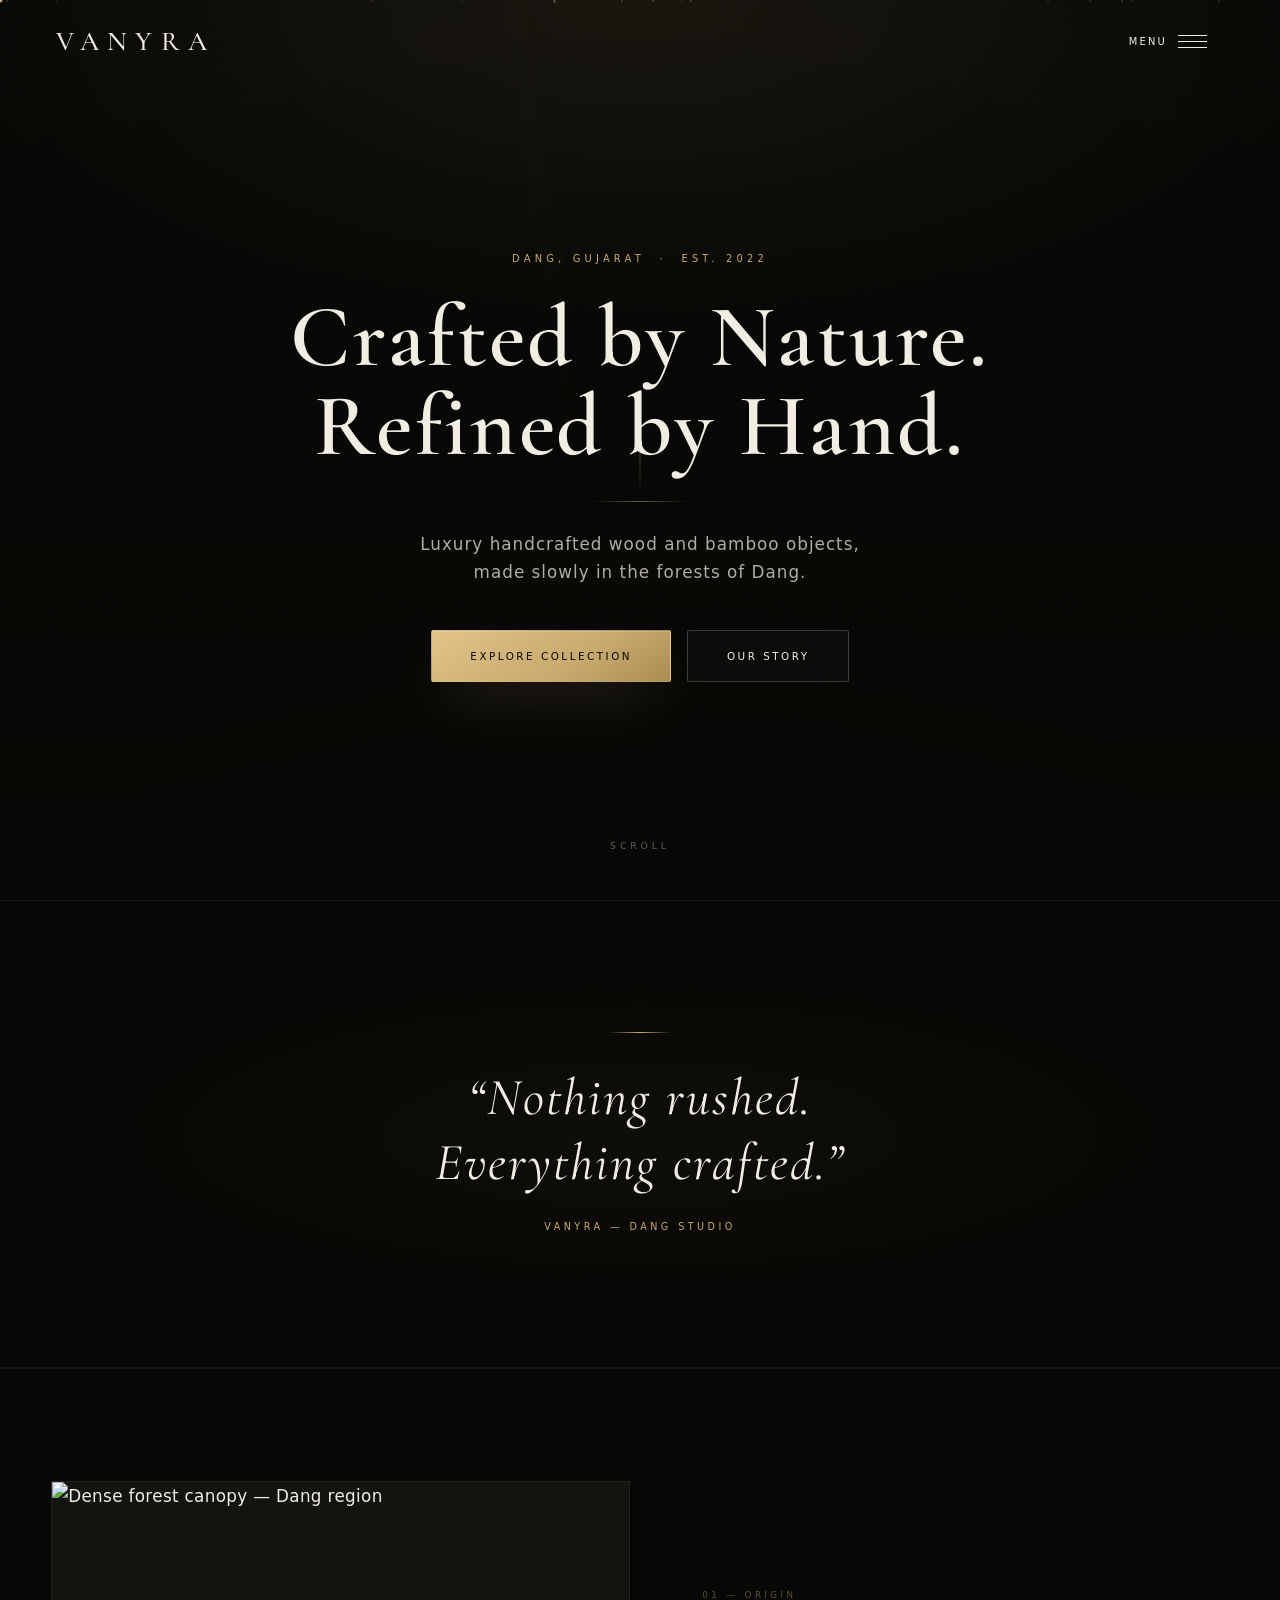
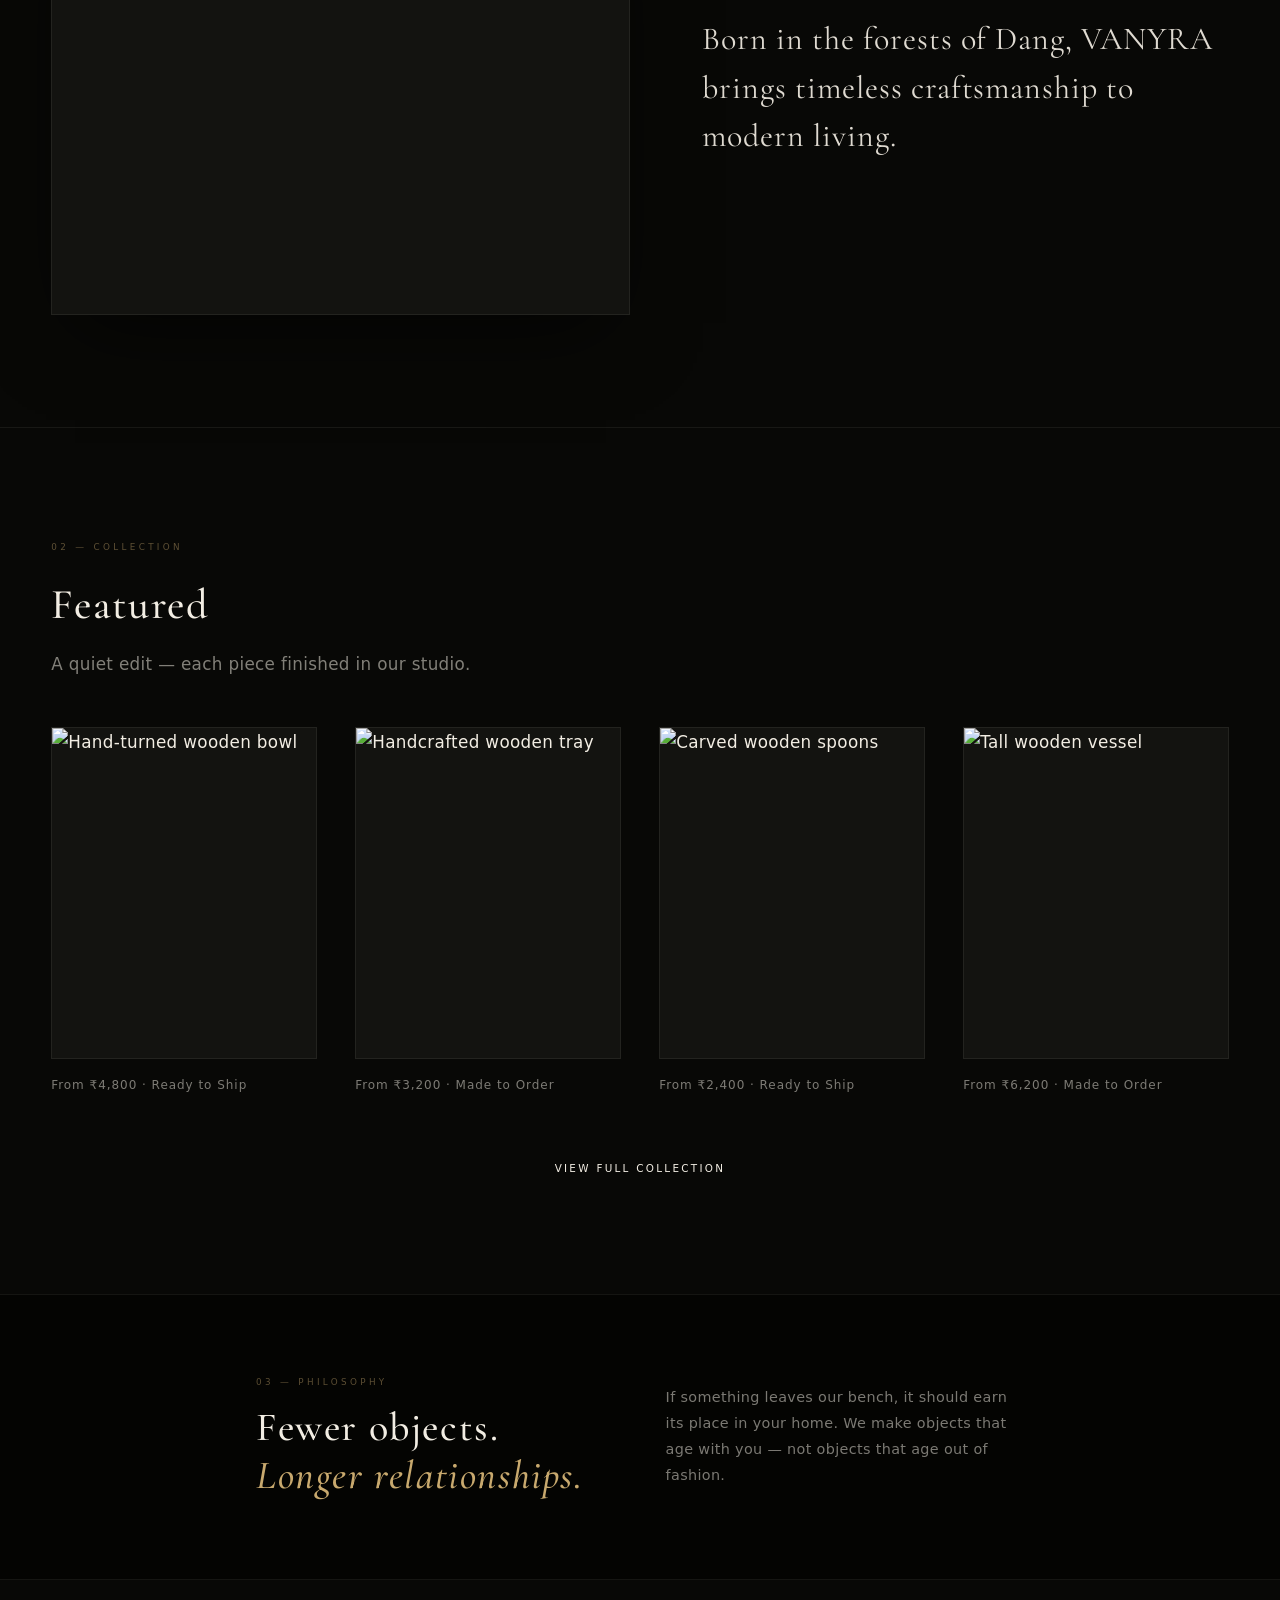
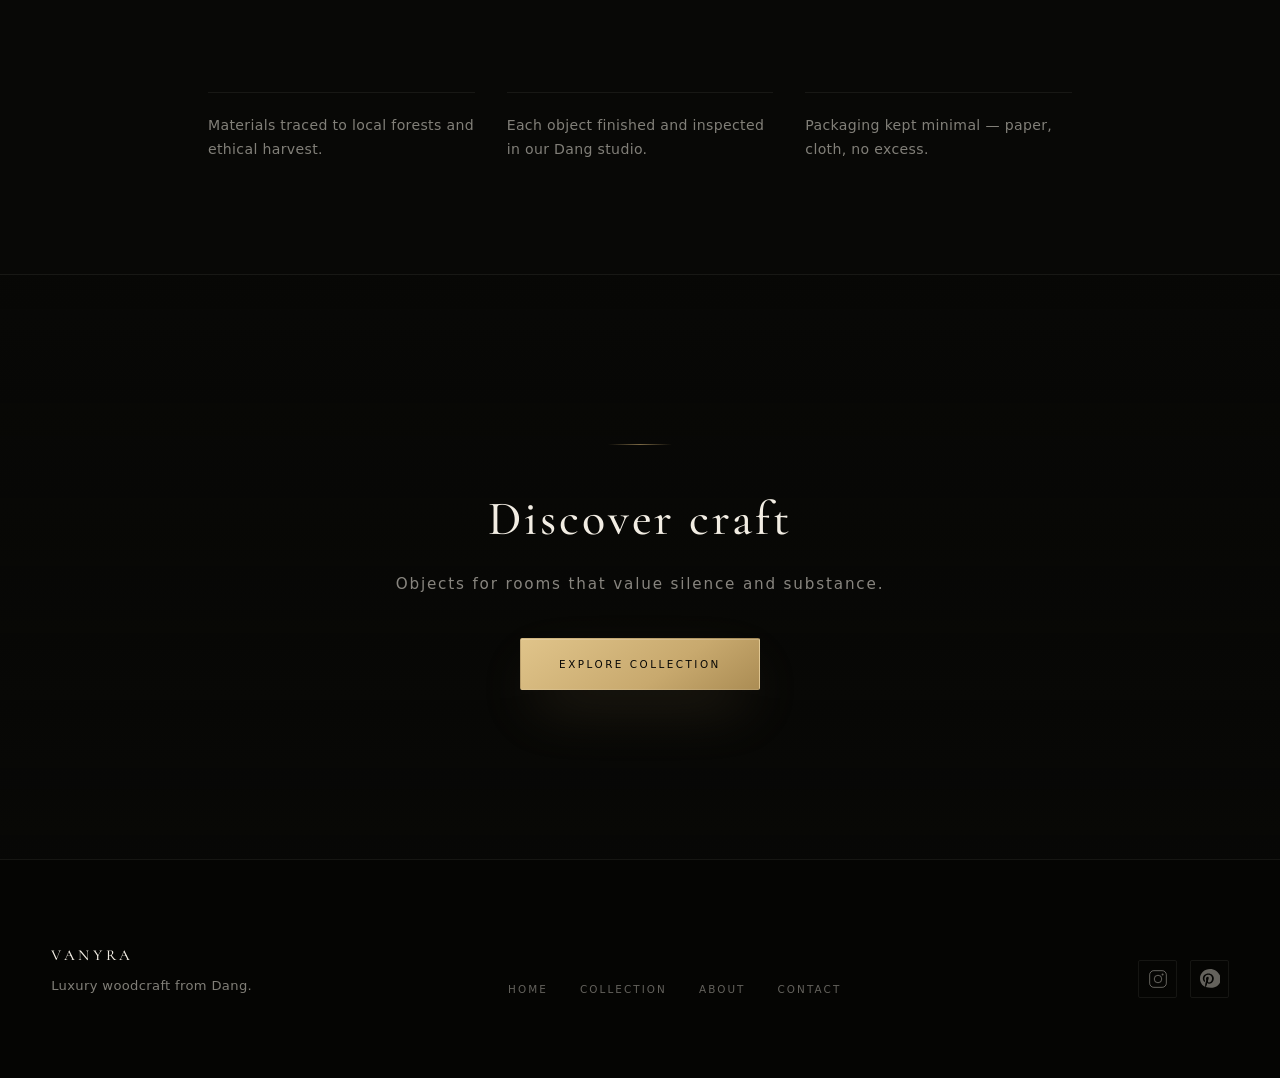
==== commit 97ea7a63: "Update index.html" ====
--- a/index.html
+++ b/index.html
@@ -11,9 +11,16 @@
   <link rel="stylesheet" href="style.css" />
 </head>
 <body class="page-home">
+
+  <!-- Scroll progress -->
+  <div class="scroll-progress" aria-hidden="true"></div>
+
   <a class="skip-link" href="#main">Skip to content</a>
   <div class="page-transition" aria-hidden="true"></div>
 
+  <!-- ========================================================
+       HEADER
+  ========================================================= -->
   <header class="site-header" id="site-header">
     <a class="logo" href="index.html">VANYRA</a>
     <button type="button" class="menu-toggle" aria-expanded="false" aria-controls="site-menu">
@@ -31,23 +38,27 @@
     </nav>
   </div>
 
+  <!-- ========================================================
+       MAIN
+  ========================================================= -->
   <main id="main">
-    <!-- ======================================================
-         HERO — Premium immersive
-    ======================================================= -->
+
+    <!-- ── 1. HERO ─────────────────────────────────────────── -->
     <section class="hero hero--immersive">
       <div class="hero__bg" aria-hidden="true"></div>
       <div class="hero__overlay" aria-hidden="true"></div>
+      <div class="hero__rays" aria-hidden="true"></div>
+      <div class="hero__dust" aria-hidden="true"></div>
       <div class="hero__rule" aria-hidden="true"></div>
 
       <div class="hero__inner">
-        <p class="hero__eyebrow">Dang, Gujarat · Est. 2022</p>
+        <p class="hero__eyebrow">Dang, Gujarat &nbsp;·&nbsp; Est. 2022</p>
         <h1 class="hero__title">Crafted by Nature.<br>Refined by Hand.</h1>
         <div class="hero__divider" aria-hidden="true"></div>
         <p class="hero__sub">Luxury handcrafted wood and bamboo objects, made slowly in the forests of Dang.</p>
         <div class="hero__actions">
           <a class="btn btn--primary" href="collection.html">Explore Collection</a>
-          <a class="btn btn--ghost" href="about.html">Our Story</a>
+          <a class="btn btn--ghost"   href="about.html">Our Story</a>
         </div>
       </div>
 
@@ -57,21 +68,27 @@
       </div>
     </section>
 
-    <!-- ======================================================
-         STORY SPLIT
-    ======================================================= -->
+    <!-- ── 2. SILENT SECTION ────────────────────────────────── -->
+    <section class="section section--silent">
+      <div class="silent-block">
+        <span class="gold-rule reveal"></span>
+        <p class="silent-block__quote reveal">&ldquo;Nothing rushed.<br>Everything crafted.&rdquo;</p>
+        <p class="silent-block__attr reveal">VANYRA — Dang Studio</p>
+      </div>
+    </section>
+
+    <!-- ── 3. STORY SPLIT ───────────────────────────────────── -->
     <section class="section section--story-split">
       <div class="container story-split">
         <div class="story-split__media reveal">
           <img
             src="https://images.unsplash.com/photo-1448375240586-882f05218d64?w=1200&q=88"
             alt="Dense forest canopy — Dang region"
-            loading="lazy"
-            width="1200"
-            height="900"
+            loading="lazy" width="1200" height="900"
           />
         </div>
         <div class="story-split__content reveal">
+          <span class="section-num">01 — Origin</span>
           <p class="story-split__text">
             Born in the forests of Dang, VANYRA brings timeless craftsmanship to modern living.
           </p>
@@ -79,20 +96,20 @@
       </div>
     </section>
 
-    <!-- ======================================================
-         FEATURED PRODUCTS
-    ======================================================= -->
+    <!-- ── 4. FEATURED PRODUCTS ─────────────────────────────── -->
     <section class="section section--featured">
       <div class="container">
         <header class="section-head reveal">
+          <span class="section-num">02 — Collection</span>
           <h2>Featured</h2>
           <p class="muted">A quiet edit — each piece finished in our studio.</p>
         </header>
         <div class="product-grid">
-          <article class="product-card reveal">
+          <article class="product-card reveal" style="--i:0">
             <a class="product-card__link" href="product.html?p=forest-bowl">
               <div class="product-card__media">
-                <img src="https://images.unsplash.com/photo-1610701596007-11502849e13f?w=900&q=88" alt="Hand-turned wooden bowl" loading="lazy" width="900" height="1125" />
+                <img src="https://images.unsplash.com/photo-1610701596007-11502849e13f?w=900&q=88"
+                     alt="Hand-turned wooden bowl" loading="lazy" width="900" height="1125" />
                 <div class="product-card__overlay" aria-hidden="true">
                   <span class="product-card__overlay-name">Forest Bowl</span>
                 </div>
@@ -100,10 +117,11 @@
               <p class="product-card__meta">From ₹4,800 · Ready to Ship</p>
             </a>
           </article>
-          <article class="product-card reveal">
+          <article class="product-card reveal" style="--i:1">
             <a class="product-card__link" href="product.html?p=bamboo-tray">
               <div class="product-card__media">
-                <img src="https://images.unsplash.com/photo-1600585152220-90363fe27e38?w=900&q=88" alt="Handcrafted wooden tray" loading="lazy" width="900" height="1125" />
+                <img src="https://images.unsplash.com/photo-1600585152220-90363fe27e38?w=900&q=88"
+                     alt="Handcrafted wooden tray" loading="lazy" width="900" height="1125" />
                 <div class="product-card__overlay" aria-hidden="true">
                   <span class="product-card__overlay-name">Bamboo Tray</span>
                 </div>
@@ -111,10 +129,11 @@
               <p class="product-card__meta">From ₹3,200 · Made to Order</p>
             </a>
           </article>
-          <article class="product-card reveal">
+          <article class="product-card reveal" style="--i:2">
             <a class="product-card__link" href="product.html?p=river-spoon">
               <div class="product-card__media">
-                <img src="https://images.unsplash.com/photo-1558618666-fcd25c85cd64?w=900&q=88" alt="Carved wooden spoons" loading="lazy" width="900" height="1125" />
+                <img src="https://images.unsplash.com/photo-1558618666-fcd25c85cd64?w=900&q=88"
+                     alt="Carved wooden spoons" loading="lazy" width="900" height="1125" />
                 <div class="product-card__overlay" aria-hidden="true">
                   <span class="product-card__overlay-name">River Spoon Set</span>
                 </div>
@@ -122,10 +141,11 @@
               <p class="product-card__meta">From ₹2,400 · Ready to Ship</p>
             </a>
           </article>
-          <article class="product-card reveal">
+          <article class="product-card reveal" style="--i:3">
             <a class="product-card__link" href="product.html?p=dusk-vessel">
               <div class="product-card__media">
-                <img src="https://images.unsplash.com/photo-1615876234884-f3139a52330b?w=900&q=88" alt="Tall wooden vessel" loading="lazy" width="900" height="1125" />
+                <img src="https://images.unsplash.com/photo-1615876234884-f3139a52330b?w=900&q=88"
+                     alt="Tall wooden vessel" loading="lazy" width="900" height="1125" />
                 <div class="product-card__overlay" aria-hidden="true">
                   <span class="product-card__overlay-name">Dusk Vessel</span>
                 </div>
@@ -140,46 +160,52 @@
       </div>
     </section>
 
-    <!-- ======================================================
-         CRAFT
-    ======================================================= -->
-    <section class="section section--craft">
-      <div class="container">
-        <div class="craft-block reveal">
-          <p class="craft-block__line">Select. Shape. Finish by hand.</p>
-          <p class="craft-block__line muted">No rush — only the pace the wood allows.</p>
-        </div>
-      </div>
-    </section>
-
-    <!-- ======================================================
-         TRUST
-    ======================================================= -->
-    <section class="section section--trust">
+    <!-- ── 5. DARK BAND (dramatic contrast break) ────────────── -->
+    <section class="section section--dark-band">
+      <div class="container dark-band-inner">
+        <div class="reveal">
+          <span class="section-num">03 — Philosophy</span>
+          <h2 class="dark-band__heading">
+            Fewer objects.<br>
+            <em>Longer relationships.</em>
+          </h2>
+        </div>
+        <p class="dark-band__body reveal">
+          If something leaves our bench, it should earn its place in your home. We make objects that age with you — not objects that age out of fashion.
+        </p>
+      </div>
+    </section>
+
+    <!-- ── 6. TRUST ─────────────────────────────────────────── -->
+    <section class="section">
       <div class="container">
         <ul class="trust-list">
-          <li class="reveal">Materials traced to local forests and ethical harvest.</li>
-          <li class="reveal">Each object finished and inspected in our Dang studio.</li>
-          <li class="reveal">Packaging kept minimal — paper, cloth, no excess.</li>
+          <li class="reveal" style="--i:0">Materials traced to local forests and ethical harvest.</li>
+          <li class="reveal" style="--i:1">Each object finished and inspected in our Dang studio.</li>
+          <li class="reveal" style="--i:2">Packaging kept minimal — paper, cloth, no excess.</li>
         </ul>
       </div>
     </section>
 
-    <!-- ======================================================
-         CTA BAND
-    ======================================================= -->
-    <section class="section section--cta-band">
-      <div class="container narrow">
-        <div class="cta-band reveal">
-          <p class="cta-band__label">The collection</p>
-          <h2 class="cta-band__title">Discover craft</h2>
-          <p class="cta-band__lead muted">Objects for rooms that value silence and substance.</p>
+    <!-- ── 7. OUTRO (ending cinematic experience) ────────────── -->
+    <section class="section--outro" aria-label="Closing statement">
+      <div class="outro__bg" aria-hidden="true"></div>
+      <div class="outro__overlay" aria-hidden="true"></div>
+      <div class="outro__inner">
+        <span class="gold-rule outro__rule"></span>
+        <h2 class="outro__tagline">Discover craft</h2>
+        <p class="outro__sub">Objects for rooms that value silence and substance.</p>
+        <div class="outro__action">
           <a class="btn btn--primary" href="collection.html">Explore Collection</a>
         </div>
       </div>
     </section>
+
   </main>
 
+  <!-- ========================================================
+       FOOTER
+  ========================================================= -->
   <footer class="site-footer">
     <div class="container footer-grid">
       <div class="footer-col footer-col--brand">
@@ -193,8 +219,18 @@
         <a href="contact.html">Contact</a>
       </nav>
       <div class="footer-social">
-        <a class="social-link" href="#" aria-label="Instagram"><svg width="20" height="20" viewBox="0 0 24 24" fill="none" stroke="currentColor" stroke-width="1.2" aria-hidden="true"><rect x="2" y="2" width="20" height="20" rx="5"/><circle cx="12" cy="12" r="4.5"/><circle cx="17.5" cy="6.5" r="1.2" fill="currentColor" stroke="none"/></svg></a>
-        <a class="social-link" href="#" aria-label="Pinterest"><svg width="20" height="20" viewBox="0 0 24 24" fill="currentColor" aria-hidden="true"><path d="M12 0C5.37 0 0 5.07 0 11.32c0 4.52 2.44 8.44 6.27 10.05-.09-.79-.17-2.01.03-2.87.19-.82 1.23-5.2 1.23-5.2s-.31-.63-.31-1.56c0-1.46.85-2.55 1.9-2.55.9 0 1.33.67 1.33 1.48 0 .9-.57 2.25-.87 3.5-.25 1.05.53 1.91 1.57 1.91 1.88 0 3.33-1.98 3.33-4.84 0-2.53-1.82-4.3-4.42-4.3-3.01 0-4.77 2.26-4.77 4.59 0 .91.35 1.89.79 2.42.09.1.1.19.08.29-.08.32-.25 1.01-.29 1.15-.05.19-.15.23-.35.14-1.3-.6-2.11-2.49-2.11-4.01 0-3.26 2.37-6.26 6.82-6.26 3.58 0 6.36 2.55 6.36 5.96 0 3.55-2.24 6.41-5.35 6.41-1.05 0-2.04-.55-2.38-1.2l-.65 2.48c-.23.92-.86 2.08-1.28 2.79 1.96.6 4.03.93 6.19.93 6.63 0 12-5.07 12-11.32C24 5.07 18.63 0 12 0z"/></svg></a>
+        <a class="social-link" href="#" aria-label="Instagram">
+          <svg width="20" height="20" viewBox="0 0 24 24" fill="none" stroke="currentColor" stroke-width="1.2" aria-hidden="true">
+            <rect x="2" y="2" width="20" height="20" rx="5"/>
+            <circle cx="12" cy="12" r="4.5"/>
+            <circle cx="17.5" cy="6.5" r="1.2" fill="currentColor" stroke="none"/>
+          </svg>
+        </a>
+        <a class="social-link" href="#" aria-label="Pinterest">
+          <svg width="20" height="20" viewBox="0 0 24 24" fill="currentColor" aria-hidden="true">
+            <path d="M12 0C5.37 0 0 5.07 0 11.32c0 4.52 2.44 8.44 6.27 10.05-.09-.79-.17-2.01.03-2.87.19-.82 1.23-5.2 1.23-5.2s-.31-.63-.31-1.56c0-1.46.85-2.55 1.9-2.55.9 0 1.33.67 1.33 1.48 0 .9-.57 2.25-.87 3.5-.25 1.05.53 1.91 1.57 1.91 1.88 0 3.33-1.98 3.33-4.84 0-2.53-1.82-4.3-4.42-4.3-3.01 0-4.77 2.26-4.77 4.59 0 .91.35 1.89.79 2.42.09.1.1.19.08.29-.08.32-.25 1.01-.29 1.15-.05.19-.15.23-.35.14-1.3-.6-2.11-2.49-2.11-4.01 0-3.26 2.37-6.26 6.82-6.26 3.58 0 6.36 2.55 6.36 5.96 0 3.55-2.24 6.41-5.35 6.41-1.05 0-2.04-.55-2.38-1.2l-.65 2.48c-.23.92-.86 2.08-1.28 2.79 1.96.6 4.03.93 6.19.93 6.63 0 12-5.07 12-11.32C24 5.07 18.63 0 12 0z"/>
+          </svg>
+        </a>
       </div>
     </div>
   </footer>
--- a/style.css
+++ b/style.css
@@ -1,1652 +1,1399 @@
 /**
- * VANYRA — single stylesheet: design tokens + layout + premium UI
- * GitHub Pages: always commit this file. It must be CSS, not script.js.
+ * VANYRA — Premium Stylesheet v2
+ * Luxury woodcraft brand: dark, gold, dramatic
  */
 
+/* ============================================================
+   DESIGN TOKENS
+   ============================================================ */
 :root {
-  --bg: #0b0b0b;
-  --bg-elevated: #121212;
-  --bg-elevated-hover: #181818;
-  --cream: #f5f1e8;
-  --text: var(--cream);
-  --text-muted: #9a9285;
-  --accent: #c6a96b;
-  --accent-hover: #d4bc84;
-  --accent-muted: #8c7549;
-  --accent-soft: rgba(198, 169, 107, 0.14);
-  --accent-glow: rgba(198, 169, 107, 0.28);
-  --beige: #b8a990;
-  --line: rgba(245, 241, 232, 0.08);
-  --line-strong: rgba(245, 241, 232, 0.14);
-  --font-serif: "Cormorant Garamond", Georgia, "Times New Roman", serif;
-  --font-sans: "Inter", system-ui, -apple-system, sans-serif;
-  --tracking-wide: 0.22em;
-  --tracking-ui: 0.2em;
-  --tracking-head: 0.04em;
-  --ease-out: cubic-bezier(0.22, 1, 0.36, 1);
-  --ease-luxury: cubic-bezier(0.16, 1, 0.3, 1);
-  --ease-ui: ease;
-  --dur-instant: 0.15s;
-  --dur-med: 0.45s;
-  --dur-slow: 0.75s;
-  --dur-hero: 1s;
-  --header-h: 5.25rem;
-  --space-unit: 0.25rem;
-  --touch-min: 2.75rem;
-  --radius-sm: 2px;
-  --radius-md: 4px;
-  --radius-pill: 100px;
-  --shadow-sm: 0 8px 32px rgba(0, 0, 0, 0.4);
-  --shadow-md: 0 24px 56px -20px rgba(0, 0, 0, 0.55);
-  --shadow-gold: 0 22px 48px -16px rgba(198, 169, 107, 0.32);
-  --shadow-inset-press: inset 0 2px 6px rgba(0, 0, 0, 0.25);
-  --shadow-inner-highlight: inset 0 1px 0 rgba(255, 255, 255, 0.1);
-  --focus-ring: 1px solid var(--accent);
-  --focus-ring-offset: 2px;
-  --focus-glow: 0 0 0 3px var(--accent-soft);
-  --btn-min-h: 3.35rem;
-  --btn-pad-x: 2.35rem;
-  --field-pad-y: 1.05rem;
-  --field-pad-x: 1.2rem;
-  --section-pad-y: clamp(4.5rem, 12vw, 6.25rem);
-  --section-pad-x: clamp(1rem, 5vw, 1.25rem);
-}
-
-*,
-*::before,
-*::after {
-  box-sizing: border-box;
-}
+  --bg:            #080806;
+  --bg-raised:     #0f0f0c;
+  --bg-card:       #131310;
+  --bg-card-hover: #191916;
+
+  --cream:         #f2ede3;
+  --cream-dim:     rgba(242, 237, 227, 0.72);
+  --cream-ghost:   rgba(242, 237, 227, 0.38);
+
+  --gold:          #c8a96e;
+  --gold-bright:   #e0c48a;
+  --gold-deep:     #9a7c45;
+  --gold-soft:     rgba(200, 169, 110, 0.13);
+  --gold-glow:     rgba(200, 169, 110, 0.30);
+  --gold-halo:     rgba(200, 169, 110, 0.08);
+
+  --line:          rgba(242, 237, 227, 0.07);
+  --line-mid:      rgba(242, 237, 227, 0.12);
+
+  --font-display:  "Cormorant Garamond", "Palatino Linotype", Georgia, serif;
+  --font-body:     "Inter", system-ui, sans-serif;
+
+  --ease-out:      cubic-bezier(0.22, 1, 0.36, 1);
+  --ease-luxury:   cubic-bezier(0.16, 1, 0.3, 1);
+  --ease-silk:     cubic-bezier(0.4, 0, 0.2, 1);
+
+  --header-h:      5rem;
+  --section-y:     clamp(5rem, 13vw, 7rem);
+  --radius:        2px;
+  --radius-pill:   100px;
+
+  --shadow-deep:   0 32px 80px -24px rgba(0,0,0,0.7);
+  --shadow-gold:   0 24px 60px -16px rgba(200,169,110,0.28);
+  --shadow-card:   0 8px 40px rgba(0,0,0,0.55);
+
+  --focus-ring:    1px solid var(--gold);
+  --focus-glow:    0 0 0 3px var(--gold-soft);
+}
+
+/* ============================================================
+   RESET + BASE
+   ============================================================ */
+*,*::before,*::after { box-sizing: border-box; margin: 0; padding: 0; }
 
 html {
   scroll-behavior: smooth;
   color-scheme: dark;
+  font-size: 16px;
 }
 
 @media (prefers-reduced-motion: reduce) {
-  html {
-    scroll-behavior: auto;
-  }
-  *,
-  *::before,
-*::after {
+  html { scroll-behavior: auto; }
+  *,*::before,*::after {
     animation-duration: 0.01ms !important;
+    transition-duration: 0.01ms !important;
     animation-iteration-count: 1 !important;
-    transition-duration: 0.01ms !important;
   }
 }
 
 body {
-  margin: 0;
-  min-height: 100vh;
   min-height: 100dvh;
-  position: relative;
   background: var(--bg);
-  color: var(--text);
-  font-family: var(--font-sans);
-  font-weight: 400;
-  font-size: clamp(0.97rem, 0.92rem + 0.3vw, 1.0625rem);
-  line-height: 1.72;
-  letter-spacing: 0.015em;
+  color: var(--cream);
+  font-family: var(--font-body);
+  font-weight: 300;
+  font-size: clamp(0.95rem, 0.9rem + 0.28vw, 1.05rem);
+  line-height: 1.75;
+  letter-spacing: 0.02em;
   -webkit-font-smoothing: antialiased;
-}
-
-body::after {
+  overflow-x: hidden;
+}
+
+/* Grain overlay */
+body::before {
   content: "";
   position: fixed;
   inset: 0;
   z-index: 1;
   pointer-events: none;
-  opacity: 0.045;
-  background-image: url("data:image/svg+xml,%3Csvg xmlns='http://www.w3.org/2000/svg' width='280' height='280'%3E%3Cfilter id='a'%3E%3CfeTurbulence type='fractalNoise' baseFrequency='0.9' numOctaves='4' stitchTiles='stitch'/%3E%3C/filter%3E%3Crect width='100%25' height='100%25' filter='url(%23a)'/%3E%3C/svg%3E");
+  opacity: 0.032;
+  background-image: url("data:image/svg+xml,%3Csvg xmlns='http://www.w3.org/2000/svg' width='320' height='320'%3E%3Cfilter id='n'%3E%3CfeTurbulence type='fractalNoise' baseFrequency='0.85' numOctaves='4' stitchTiles='stitch'/%3E%3C/filter%3E%3Crect width='100%25' height='100%25' filter='url(%23n)'/%3E%3C/svg%3E");
   mix-blend-mode: overlay;
 }
 
-img {
-  max-width: 100%;
-  height: auto;
-  display: block;
-}
-
-a {
-  color: inherit;
-  text-decoration: none;
-}
-
-button {
-  font: inherit;
-  color: inherit;
-  cursor: pointer;
-  background: none;
-  border: none;
-}
-
+img { max-width: 100%; height: auto; display: block; }
+a   { color: inherit; text-decoration: none; }
+button { font: inherit; color: inherit; background: none; border: none; cursor: pointer; }
+
+/* ============================================================
+   LAYOUT
+   ============================================================ */
 .container {
-  width: min(112rem, 92vw);
+  width: min(108rem, 92vw);
   margin-inline: auto;
 }
-
 .container.narrow {
-  width: min(40rem, 88vw);
-}
-
+  width: min(42rem, 90vw);
+}
 #main {
   position: relative;
   z-index: 2;
 }
-
-/* Page enter */
+.main--pad { padding-top: var(--header-h); }
+
+.section { padding: var(--section-y) clamp(1rem, 5vw, 1.5rem); }
+.section--tight { padding-top: 0; }
+
+/* ============================================================
+   PAGE ENTER ANIMATION
+   ============================================================ */
 body.is-loaded #main {
-  animation: contentIn var(--dur-slow) var(--ease-out) both;
-}
-
-@keyframes contentIn {
-  from {
-    opacity: 0;
-    transform: translateY(12px);
-  }
-  to {
-    opacity: 1;
-    transform: none;
-  }
-}
-
-/* Page transition overlay */
+  animation: pageIn 0.9s var(--ease-luxury) both;
+}
+@keyframes pageIn {
+  from { opacity: 0; transform: translateY(14px); }
+  to   { opacity: 1; transform: none; }
+}
+
+/* Page exit */
 .page-transition {
-  position: fixed;
-  inset: 0;
-  z-index: 2000;
+  position: fixed; inset: 0; z-index: 2000;
   background: var(--bg);
   pointer-events: none;
   opacity: 0;
-  transition: opacity var(--dur-med) var(--ease-out);
-}
-
-body.is-page-exit .page-transition {
-  opacity: 1;
-  pointer-events: auto;
-}
-
+  transition: opacity 0.4s var(--ease-luxury);
+}
+body.is-page-exit .page-transition { opacity: 1; pointer-events: auto; }
 body.is-page-exit #main,
 body.is-page-exit .site-header,
 body.is-page-exit .site-footer {
   opacity: 0;
-  transition: opacity calc(var(--dur-med) * 0.85) var(--ease-out);
-}
-
-/* Header — transparent until scroll or menu open */
+  transition: opacity 0.35s var(--ease-luxury);
+}
+
+/* ============================================================
+   HEADER
+   ============================================================ */
 .site-header {
   position: fixed;
-  top: 0;
-  left: 0;
-  right: 0;
+  top: 0; left: 0; right: 0;
   z-index: 100;
   display: flex;
   align-items: center;
   justify-content: space-between;
-  padding: calc(env(safe-area-inset-top, 0px) + 1.1rem) clamp(1.25rem, 5vw, 3rem) 1rem;
+  padding: calc(env(safe-area-inset-top,0px) + 1.1rem) clamp(1.5rem, 5vw, 3.5rem) 1rem;
   color: var(--cream);
   background: transparent;
   border-bottom: 1px solid transparent;
-  transition: background var(--dur-med) var(--ease-ui), border-color var(--dur-med) var(--ease-ui),
-    backdrop-filter var(--dur-med) var(--ease-ui), box-shadow var(--dur-med) var(--ease-ui);
-}
-
+  transition: background 0.5s var(--ease-silk),
+              border-color 0.5s var(--ease-silk),
+              backdrop-filter 0.5s var(--ease-silk);
+}
 .site-header.is-scrolled,
 body:has(#site-menu:not([hidden])) .site-header {
-  background: rgba(11, 11, 11, 0.94);
-  backdrop-filter: blur(16px);
-  -webkit-backdrop-filter: blur(16px);
+  background: rgba(8, 8, 6, 0.92);
+  backdrop-filter: blur(20px);
+  -webkit-backdrop-filter: blur(20px);
   border-bottom-color: var(--line);
-  box-shadow: 0 12px 40px -24px rgba(0, 0, 0, 0.5);
-}
-
+}
+
+/* Logo */
 .logo {
-  font-family: var(--font-serif);
-  font-size: clamp(1.35rem, 1.1rem + 1vw, 1.75rem);
+  font-family: var(--font-display);
+  font-size: clamp(1.3rem, 1rem + 1vw, 1.7rem);
   font-weight: 500;
-  letter-spacing: 0.28em;
+  letter-spacing: 0.3em;
   text-transform: uppercase;
-}
-
-.logo--small {
-  font-size: 1rem;
-  letter-spacing: 0.22em;
-}
-
+  transition: color 0.4s var(--ease-out),
+              letter-spacing 0.7s var(--ease-luxury),
+              opacity 0.4s;
+}
+.logo:hover { color: var(--gold); letter-spacing: 0.36em; }
+.logo--small { font-size: 0.95rem; letter-spacing: 0.24em; }
+
+/* Menu toggle */
 .menu-toggle {
   display: inline-flex;
   align-items: center;
-  gap: 0.65rem;
+  gap: 0.7rem;
+  font-size: 0.62rem;
+  letter-spacing: 0.22em;
   text-transform: uppercase;
-  letter-spacing: 0.2em;
-  font-size: 0.68rem;
-  padding: 0.5rem 0;
-  opacity: 0.9;
-  transition: opacity var(--dur-med) var(--ease-out);
-}
-
+  padding: 0.5rem 1rem 0.5rem 0.9rem;
+  min-height: 2.75rem;
+  border-radius: var(--radius-pill);
+  border: 1px solid transparent;
+  transition: border-color 0.4s, background 0.4s, color 0.4s;
+}
 .menu-toggle:hover {
-  opacity: 1;
-}
-
+  border-color: var(--line-mid);
+  background: rgba(255,255,255,0.025);
+}
+.menu-toggle[aria-expanded="true"] {
+  border-color: rgba(200,169,110,0.3);
+  background: var(--gold-soft);
+}
 .menu-toggle__icon {
-  width: 2rem;
-  height: 1px;
+  width: 1.8rem; height: 1px;
   background: currentColor;
   position: relative;
-  transition: transform var(--dur-med) var(--ease-out);
-}
-
+  transition: background 0.4s var(--ease-luxury);
+}
 .menu-toggle__icon::before,
 .menu-toggle__icon::after {
   content: "";
   position: absolute;
-  left: 0;
-  width: 100%;
-  height: 1px;
+  left: 0; width: 100%; height: 1px;
   background: currentColor;
-  transition: transform var(--dur-med) var(--ease-out), top var(--dur-med) var(--ease-out);
-}
-
-.menu-toggle__icon::before {
-  top: -7px;
-}
-
-.menu-toggle__icon::after {
-  top: 7px;
-}
-
-.menu-toggle[aria-expanded="true"] .menu-toggle__icon {
-  background: transparent;
-}
-
-.menu-toggle[aria-expanded="true"] .menu-toggle__icon::before {
-  top: 0;
-  transform: rotate(45deg);
-}
-
-.menu-toggle[aria-expanded="true"] .menu-toggle__icon::after {
-  top: 0;
-  transform: rotate(-45deg);
-}
-
-/* Overlay menu */
+  transition: transform 0.5s var(--ease-luxury), top 0.5s var(--ease-luxury);
+}
+.menu-toggle__icon::before { top: -6px; }
+.menu-toggle__icon::after  { top:  6px; }
+.menu-toggle[aria-expanded="true"] .menu-toggle__icon { background: transparent; }
+.menu-toggle[aria-expanded="true"] .menu-toggle__icon::before { top: 0; transform: rotate(45deg); }
+.menu-toggle[aria-expanded="true"] .menu-toggle__icon::after  { top: 0; transform: rotate(-45deg); }
+
+/* ============================================================
+   MENU OVERLAY
+   ============================================================ */
 .menu-overlay {
-  position: fixed;
-  inset: 0;
-  z-index: 90;
-  background: var(--bg);
+  position: fixed; inset: 0; z-index: 90;
+  background: radial-gradient(ellipse 80% 60% at 50% 40%, rgba(200,169,110,0.06), transparent 65%), var(--bg);
   display: grid;
   place-items: center;
   opacity: 0;
   visibility: hidden;
-  transition: opacity var(--dur-slow) var(--ease-out), visibility 0s linear var(--dur-slow);
-}
-
+  transition: opacity 0.6s var(--ease-luxury), visibility 0s linear 0.6s;
+}
 .menu-overlay:not([hidden]) {
-  opacity: 1;
-  visibility: visible;
-  transition: opacity var(--dur-slow) var(--ease-out), visibility 0s linear 0s;
-}
-
+  opacity: 1; visibility: visible;
+  transition: opacity 0.6s var(--ease-luxury), visibility 0s;
+}
 .menu-overlay__nav {
+  display: flex; flex-direction: column;
+  align-items: center;
+  gap: clamp(2rem, 5vh, 3.25rem);
+}
+.menu-overlay__nav a {
+  font-family: var(--font-display);
+  font-size: clamp(2.2rem, 5vw + 1rem, 3.5rem);
+  font-weight: 400;
+  letter-spacing: 0.09em;
+  position: relative;
+  opacity: 0;
+  transform: translateY(20px);
+  transition: color 0.4s, opacity 0.65s var(--ease-luxury), transform 0.65s var(--ease-luxury);
+}
+.menu-overlay:not([hidden]) .menu-overlay__nav a { opacity: 1; transform: none; }
+.menu-overlay__nav a:nth-child(1) { transition-delay: 0.07s; }
+.menu-overlay__nav a:nth-child(2) { transition-delay: 0.14s; }
+.menu-overlay__nav a:nth-child(3) { transition-delay: 0.21s; }
+.menu-overlay__nav a:nth-child(4) { transition-delay: 0.28s; }
+.menu-overlay__nav a::after {
+  content: "";
+  position: absolute; left: 50%; bottom: -2px;
+  width: 0; height: 1px;
+  background: linear-gradient(90deg, transparent, var(--gold), transparent);
+  transform: translateX(-50%);
+  transition: width 0.6s var(--ease-luxury);
+}
+.menu-overlay__nav a:hover { color: var(--gold); }
+.menu-overlay__nav a:hover::after { width: 70%; }
+
+/* ============================================================
+   HERO — PREMIUM IMMERSIVE
+   ============================================================ */
+.hero {
+  position: relative;
+  min-height: 100svh;
+  display: grid;
+  place-items: center;
+  text-align: center;
+  isolation: isolate;
+  overflow: hidden;
+}
+
+/* Background image */
+.hero__bg {
+  position: absolute; inset: 0; z-index: 0;
+  background-image: url("https://images.unsplash.com/photo-1541123603104-512281d867e4?w=1920&q=90");
+  background-size: cover;
+  background-position: center 30%;
+  transform-origin: center;
+  animation: heroZoom 22s ease-in-out infinite alternate;
+}
+@keyframes heroZoom {
+  from { transform: scale(1); }
+  to   { transform: scale(1.06); }
+}
+
+/* Multi-layer overlay for depth */
+.hero__overlay {
+  position: absolute; inset: 0; z-index: 1;
+  background:
+    radial-gradient(ellipse 100% 65% at 50% 0%,   rgba(200,169,110,0.09) 0%, transparent 55%),
+    radial-gradient(ellipse 60%  50% at 50% 100%,  rgba(8,8,6,0.9) 0%,   transparent 70%),
+    linear-gradient(180deg,
+      rgba(8,8,6,0.38)  0%,
+      rgba(8,8,6,0.50)  30%,
+      rgba(8,8,6,0.75)  65%,
+      rgba(8,8,6,0.97)  100%
+    );
+}
+
+/* Gold horizontal rule that animates in */
+.hero__rule {
+  position: absolute;
+  top: 50%; left: 50%;
+  z-index: 2;
+  width: 1px; height: 0;
+  background: linear-gradient(180deg, transparent, var(--gold), transparent);
+  transform: translate(-50%, -50%);
+  animation: ruleGrow 1.4s var(--ease-luxury) 0.2s forwards;
+  opacity: 0.45;
+}
+@keyframes ruleGrow {
+  from { height: 0; }
+  to   { height: clamp(60px, 10vh, 100px); }
+}
+
+.hero__inner {
+  position: relative; z-index: 2;
+  max-width: min(50rem, 92vw);
+  padding: calc(var(--header-h) + 2rem) clamp(1.5rem,5vw,2rem) 5rem;
   display: flex;
   flex-direction: column;
   align-items: center;
-  gap: clamp(2rem, 6vh, 3.5rem);
-}
-
-.menu-overlay__nav a {
-  font-family: var(--font-serif);
-  font-size: clamp(2rem, 5vw + 1rem, 3.25rem);
+  gap: 0;
+}
+
+/* Eyebrow */
+.hero__eyebrow {
+  font-size: 0.62rem;
+  font-family: var(--font-body);
   font-weight: 400;
-  letter-spacing: 0.08em;
-  opacity: 0;
-  transform: translateY(16px);
-  transition: color 0.4s var(--ease-ui), opacity var(--dur-slow) var(--ease-out),
-    transform var(--dur-slow) var(--ease-out);
-}
-
-.menu-overlay:not([hidden]) .menu-overlay__nav a {
-  opacity: 1;
-  transform: none;
-}
-
-.menu-overlay__nav a:nth-child(1) {
-  transition-delay: 0.08s;
-}
-.menu-overlay__nav a:nth-child(2) {
-  transition-delay: 0.16s;
-}
-.menu-overlay__nav a:nth-child(3) {
-  transition-delay: 0.24s;
-}
-.menu-overlay__nav a:nth-child(4) {
-  transition-delay: 0.32s;
-}
-
-.menu-overlay__nav a:hover {
-  color: var(--accent);
-}
-
-/* Hero — immersive full viewport */
-.hero {
-  position: relative;
-  min-height: 100vh;
-  min-height: 100dvh;
-  min-height: 100svh;
-  display: grid;
-  place-items: center;
-  padding: calc(var(--header-h) + 2.5rem) clamp(1.25rem, 5vw, 2rem) 4.5rem;
-  text-align: center;
-  isolation: isolate;
-}
-
-.hero--immersive .hero__bg {
-  position: absolute;
-  inset: 0;
-  z-index: 0;
-  background-color: var(--bg);
-  background-image: url("https://images.unsplash.com/photo-1541123603104-512281d867e4?w=1920&q=88");
-  background-size: cover;
-  background-position: center 35%;
-}
-
-.hero--immersive .hero__overlay {
-  position: absolute;
-  inset: 0;
-  z-index: 1;
-  background: linear-gradient(
-      180deg,
-      rgba(11, 11, 11, 0.35) 0%,
-      rgba(11, 11, 11, 0.55) 38%,
-      rgba(11, 11, 11, 0.88) 78%,
-      rgba(11, 11, 11, 0.96) 100%
-    ),
-    radial-gradient(ellipse 90% 70% at 50% 20%, rgba(198, 169, 107, 0.08), transparent 55%);
-}
-
-.hero__inner {
-  position: relative;
-  z-index: 2;
-  max-width: min(42rem, 92vw);
-}
-
+  letter-spacing: 0.42em;
+  text-transform: uppercase;
+  color: var(--gold);
+  opacity: 0;
+  animation: fadeUp 0.9s var(--ease-luxury) 0.5s forwards;
+  margin-bottom: 1.6rem;
+}
+
+/* Main heading */
 .hero__title {
-  font-family: var(--font-serif);
+  font-family: var(--font-display);
   font-weight: 600;
-  font-size: clamp(2.5rem, 5.5vw + 1.1rem, 4.75rem);
-  line-height: 1.05;
-  letter-spacing: var(--tracking-head);
-  margin: 0 0 1.35rem;
+  font-size: clamp(2.8rem, 6vw + 1rem, 5.5rem);
+  line-height: 1.02;
+  letter-spacing: 0.03em;
   color: var(--cream);
   text-wrap: balance;
+  opacity: 0;
+  animation: fadeUp 1s var(--ease-luxury) 0.7s forwards;
+  margin-bottom: 1.8rem;
+}
+
+/* Thin decorative line */
+.hero__divider {
+  width: 0;
+  height: 1px;
+  background: linear-gradient(90deg, transparent, var(--gold), transparent);
+  opacity: 0.5;
+  margin-bottom: 1.8rem;
+  animation: widthGrow 1s var(--ease-luxury) 1.1s forwards;
+}
+@keyframes widthGrow {
+  from { width: 0; opacity: 0; }
+  to   { width: clamp(3rem, 8vw, 6rem); opacity: 0.5; }
 }
 
 .hero__sub {
-  margin: 0 auto 2.75rem;
-  max-width: 32rem;
-  color: rgba(245, 241, 232, 0.78);
-  font-size: clamp(1rem, 0.95rem + 0.35vw, 1.15rem);
-  font-weight: 400;
-  line-height: 1.6;
-  letter-spacing: 0.04em;
+  font-size: clamp(0.9rem, 0.85rem + 0.3vw, 1.05rem);
+  font-weight: 300;
+  color: var(--cream-dim);
+  letter-spacing: 0.06em;
+  line-height: 1.65;
+  max-width: 30rem;
+  opacity: 0;
+  animation: fadeUp 0.9s var(--ease-luxury) 1.2s forwards;
+  margin-bottom: 2.75rem;
 }
 
 .hero__actions {
-  display: flex;
-  flex-wrap: wrap;
-  gap: 1rem;
-  justify-content: center;
-}
-
+  display: flex; flex-wrap: wrap;
+  gap: 1rem; justify-content: center;
+  opacity: 0;
+  animation: fadeUp 0.9s var(--ease-luxury) 1.45s forwards;
+}
+
+/* Scroll indicator */
 .hero__scroll-hint {
   position: absolute;
   bottom: clamp(1.5rem, 4vh, 2.5rem);
   left: 50%;
   z-index: 2;
   transform: translateX(-50%);
-  font-size: 0.65rem;
-  letter-spacing: 0.38em;
+  display: flex;
+  flex-direction: column;
+  align-items: center;
+  gap: 0.6rem;
+  opacity: 0;
+  animation: fadeIn 1s var(--ease-luxury) 2s forwards;
+}
+.hero__scroll-hint span {
+  font-size: 0.58rem;
+  letter-spacing: 0.42em;
   text-transform: uppercase;
-  color: rgba(245, 241, 232, 0.45);
-  animation: floatHint 5s ease-in-out infinite;
-}
-
-@keyframes floatHint {
-  0%,
-  100% {
-    transform: translateX(-50%) translateY(0);
-  }
-  50% {
-    transform: translateX(-50%) translateY(6px);
-  }
-}
-
-/* Buttons */
+  color: rgba(242,237,227,0.38);
+}
+.hero__scroll-line {
+  width: 1px;
+  height: 0;
+  background: linear-gradient(180deg, var(--gold), transparent);
+  animation: scrollLine 2s var(--ease-luxury) 2.2s infinite;
+}
+@keyframes scrollLine {
+  0%   { height: 0;     opacity: 1; }
+  60%  { height: 2.5rem; opacity: 1; }
+  100% { height: 2.5rem; opacity: 0; }
+}
+
+/* Shared keyframes */
+@keyframes fadeUp {
+  from { opacity: 0; transform: translateY(22px); }
+  to   { opacity: 1; transform: none; }
+}
+@keyframes fadeIn {
+  from { opacity: 0; }
+  to   { opacity: 1; }
+}
+
+/* ============================================================
+   BUTTONS
+   ============================================================ */
 .btn {
   display: inline-flex;
   align-items: center;
   justify-content: center;
-  min-height: 3.15rem;
-  padding: 0 2.15rem;
-  font-size: 0.72rem;
+  min-height: 3.25rem;
+  padding: 0 2.4rem;
+  font-size: 0.65rem;
   font-weight: 400;
+  letter-spacing: 0.24em;
+  text-transform: uppercase;
+  border-radius: var(--radius);
+  position: relative;
+  transition:
+    background 0.45s var(--ease-out),
+    color 0.45s var(--ease-out),
+    border-color 0.45s var(--ease-out),
+    transform 0.55s var(--ease-luxury),
+    box-shadow 0.55s var(--ease-luxury),
+    letter-spacing 0.55s var(--ease-luxury);
+}
+
+.btn--primary {
+  background: linear-gradient(145deg, var(--gold-bright) 0%, var(--gold) 50%, var(--gold-deep) 100%);
+  background-size: 100% 200%;
+  background-position: 0 0;
+  color: #080806;
+  border: 1px solid rgba(255,255,255,0.1);
+  box-shadow: inset 0 1px 0 rgba(255,255,255,0.18), var(--shadow-gold);
+}
+.btn--primary:hover {
+  background-position: 0 100%;
+  transform: translateY(-2px);
+  box-shadow: inset 0 1px 0 rgba(255,255,255,0.18), 0 28px 64px -16px rgba(200,169,110,0.5);
+  letter-spacing: 0.28em;
+}
+.btn--primary:active { transform: translateY(0); }
+
+.btn--ghost {
+  border: 1px solid rgba(242,237,227,0.22);
+  color: var(--cream);
+  background: rgba(255,255,255,0.02);
+  backdrop-filter: blur(8px);
+}
+.btn--ghost:hover {
+  border-color: rgba(200,169,110,0.45);
+  color: var(--gold);
+  transform: translateY(-2px);
+}
+
+.btn--wide { width: 100%; max-width: 20rem; }
+
+.text-link {
+  font-size: 0.65rem;
   letter-spacing: 0.22em;
   text-transform: uppercase;
-  border-radius: 0;
-  transition: background var(--dur-med) var(--ease-out), color var(--dur-med) var(--ease-out),
-    border-color var(--dur-med) var(--ease-out), transform 0.5s var(--ease-out), box-shadow 0.5s var(--ease-out);
-}
-
-.btn--primary {
-  background: var(--accent);
-  color: #0b0b0b;
-  border: 1px solid var(--accent);
-  box-shadow: 0 0 0 0 rgba(198, 169, 107, 0.35);
-}
-
-.btn--primary:hover {
-  background: var(--accent-hover);
-  border-color: var(--accent-hover);
-  transform: translateY(-1px);
-  box-shadow: 0 12px 40px -12px rgba(198, 169, 107, 0.45);
-}
-
-.btn--primary:active {
-  transform: translateY(0);
-}
-
-.btn--ghost {
-  border: 1px solid rgba(245, 241, 232, 0.35);
-  color: var(--text);
-  background: transparent;
-}
-
-.btn--ghost:hover {
-  border-color: var(--accent);
-  color: var(--accent);
-}
-
-.btn--wide {
-  width: 100%;
-  max-width: 20rem;
-}
-
-.text-link {
-  font-size: 0.72rem;
-  letter-spacing: 0.2em;
+  position: relative;
+  padding-bottom: 0.3rem;
+  display: inline-block;
+}
+.text-link::after {
+  content: "";
+  position: absolute;
+  bottom: 0; left: 0;
+  width: 0; height: 1px;
+  background: linear-gradient(90deg, var(--gold), var(--gold-deep));
+  transition: width 0.55s var(--ease-luxury);
+}
+.text-link:hover { color: var(--gold); }
+.text-link:hover::after { width: 100%; }
+
+/* ============================================================
+   TYPOGRAPHY HELPERS
+   ============================================================ */
+.eyebrow {
+  font-size: 0.62rem;
+  letter-spacing: 0.38em;
   text-transform: uppercase;
-  border-bottom: 1px solid rgba(198, 169, 107, 0.35);
-  padding-bottom: 0.2rem;
-  transition: color var(--dur-med) var(--ease-out), border-color var(--dur-med) var(--ease-out);
-}
-
-.text-link:hover {
-  color: var(--accent);
-  border-color: var(--accent);
-}
-
-/* Fade-in hero children */
-.fade-in {
-  opacity: 0;
-  animation: fadeUp 1.1s var(--ease-luxury) forwards;
-  animation-delay: var(--d, 0s);
-}
-
-@keyframes fadeUp {
-  from {
-    opacity: 0;
-    transform: translateY(18px);
-  }
-  to {
-    opacity: 1;
-    transform: none;
-  }
-}
-
-/* Sections */
-.main--pad {
-  padding-top: var(--header-h);
-}
-
-.section {
-  padding: var(--section-pad-y) var(--section-pad-x);
-}
-
-.section--tight {
-  padding-top: 0;
-}
-
-.section--story {
-  border-top: 1px solid var(--line);
-}
-
-.story-preview {
-  font-family: var(--font-serif);
-  font-size: clamp(1.35rem, 2vw + 0.8rem, 1.85rem);
-  line-height: 1.45;
-  text-align: center;
-  margin: 0;
-  color: var(--beige);
-}
-
-/* Story — image + narrative */
+  color: var(--gold);
+  margin-bottom: 1rem;
+  display: block;
+}
+.muted  { color: rgba(242,237,227,0.52); }
+.small  { font-size: 0.82rem; }
+
+/* ============================================================
+   SCROLL REVEAL
+   ============================================================ */
+.reveal {
+  opacity: 0;
+  transform: translateY(18px);
+  transition: opacity 0.65s var(--ease-silk), transform 0.65s var(--ease-silk);
+}
+.reveal.is-visible {
+  opacity: 1;
+  transform: none;
+}
+body.is-loaded .reveal {
+  transition-delay: calc(var(--i,0) * 0.07s);
+}
+
+/* ============================================================
+   SECTION: STORY SPLIT
+   ============================================================ */
 .section--story-split {
   border-top: 1px solid var(--line);
 }
-
 .story-split {
   display: grid;
-  gap: clamp(2rem, 5vw, 3.5rem);
+  gap: clamp(2.5rem, 6vw, 4.5rem);
   align-items: center;
 }
-
 @media (min-width: 768px) {
   .story-split {
-    grid-template-columns: minmax(0, 1.05fr) minmax(0, 1fr);
-    gap: clamp(2.5rem, 6vw, 4.5rem);
-  }
-}
-
+    grid-template-columns: 1.1fr 1fr;
+  }
+}
 .story-split__media {
   overflow: hidden;
   border: 1px solid var(--line);
-  box-shadow: var(--shadow-md);
   aspect-ratio: 4 / 3;
-  background: var(--bg-elevated);
-}
-
+  background: var(--bg-card);
+  box-shadow: var(--shadow-deep);
+}
 .story-split__media img {
-  width: 100%;
-  height: 100%;
+  width: 100%; height: 100%;
   object-fit: cover;
-  transition: transform var(--dur-slow) var(--ease-out);
-}
-
-.story-split:hover .story-split__media img {
-  transform: scale(1.03);
-}
-
+  transition: transform 1.2s var(--ease-luxury);
+}
+.story-split:hover .story-split__media img { transform: scale(1.04); }
 .story-split__text {
-  font-family: var(--font-serif);
-  font-size: clamp(1.4rem, 2.2vw + 0.85rem, 1.95rem);
+  font-family: var(--font-display);
+  font-size: clamp(1.45rem, 2.2vw + 0.8rem, 2rem);
   line-height: 1.52;
-  color: rgba(245, 241, 232, 0.94);
-  margin: 0;
+  color: rgba(242,237,227,0.92);
   letter-spacing: 0.03em;
   font-weight: 400;
 }
 
-.section--featured {
-  border-top: 1px solid var(--line);
-}
-
+/* ============================================================
+   SECTION: FEATURED (home grid)
+   ============================================================ */
+.section--featured { border-top: 1px solid var(--line); }
+
+.section-head {
+  margin-bottom: clamp(2rem, 4vw, 3rem);
+}
 .section-head h2 {
-  font-family: var(--font-serif);
+  font-family: var(--font-display);
   font-weight: 500;
-  font-size: clamp(1.85rem, 2.2vw + 1rem, 2.5rem);
-  letter-spacing: var(--tracking-head);
-  margin: 0 0 0.65rem;
-  color: var(--cream);
-}
-
-.section-head .muted {
-  margin: 0;
-  max-width: 22rem;
-}
-
-.section-cta {
-  text-align: center;
-  margin-top: clamp(2.5rem, 5vw, 3.5rem);
-}
-
-.muted {
-  color: var(--text-muted);
-}
-
-.small {
-  font-size: 0.85rem;
-}
-
-/* Product grid home */
+  font-size: clamp(1.9rem, 2.5vw + 1rem, 2.65rem);
+  letter-spacing: 0.04em;
+  margin-bottom: 0.5rem;
+  color: var(--cream);
+}
+.section-cta { text-align: center; margin-top: clamp(2.5rem, 5vw, 3.5rem); }
+
+/* Product grid */
 .product-grid {
   display: grid;
-  gap: clamp(2rem, 4vw, 3rem);
+  gap: clamp(1.5rem, 3vw, 2.5rem);
   grid-template-columns: 1fr;
 }
-
-@media (min-width: 640px) {
-  .product-grid {
-    grid-template-columns: repeat(2, 1fr);
-  }
-}
-
-@media (min-width: 1024px) {
-  .product-grid {
-    grid-template-columns: repeat(4, 1fr);
-    gap: clamp(1.5rem, 3vw, 2.25rem);
-  }
-}
+@media (min-width: 600px) { .product-grid { grid-template-columns: repeat(2, 1fr); } }
+@media (min-width: 1024px) { .product-grid { grid-template-columns: repeat(4, 1fr); } }
 
 .product-card__link {
   display: block;
-  transition: transform var(--dur-med) var(--ease-ui);
-}
-
-.product-card__link:hover,
-.product-card__link:focus-visible {
-  transform: translateY(-4px);
-}
+  transition: transform 0.5s var(--ease-luxury);
+}
+.product-card__link:hover { transform: translateY(-5px); }
 
 .product-card__media {
   position: relative;
   aspect-ratio: 4 / 5;
   overflow: hidden;
-  background: var(--bg-elevated);
+  background: var(--bg-card);
   margin-bottom: 1rem;
-}
-
+  border: 1px solid var(--line);
+  transition: border-color 0.4s, box-shadow 0.5s var(--ease-luxury);
+}
+.product-card__link:hover .product-card__media {
+  border-color: rgba(200,169,110,0.2);
+  box-shadow: 0 28px 60px -20px rgba(0,0,0,0.7);
+}
 .product-card__media img {
-  width: 100%;
-  height: 100%;
+  width: 100%; height: 100%;
   object-fit: cover;
-  transition: transform var(--dur-slow) var(--ease-out);
-}
-
-.product-card__link:hover .product-card__media img,
-.product-card__link:focus-visible .product-card__media img {
-  transform: scale(1.06);
-}
+  transition: transform 1s var(--ease-luxury);
+}
+.product-card__link:hover .product-card__media img { transform: scale(1.06); }
 
 .product-card__overlay {
-  position: absolute;
-  inset: 0;
-  display: flex;
-  align-items: flex-end;
-  justify-content: center;
-  padding: 1.35rem 1.15rem;
-  background: linear-gradient(to top, rgba(11, 11, 11, 0.88) 0%, rgba(11, 11, 11, 0.25) 48%, transparent 100%);
-  opacity: 0;
-  transition: opacity var(--dur-med) var(--ease-ui);
-}
-
-.product-card__link:hover .product-card__overlay,
-.product-card__link:focus-visible .product-card__overlay {
-  opacity: 1;
-}
-
+  position: absolute; inset: 0;
+  display: flex; align-items: flex-end; justify-content: center;
+  padding: 1.5rem 1rem;
+  background: linear-gradient(to top, rgba(8,8,6,0.9) 0%, transparent 55%);
+  opacity: 0;
+  transition: opacity 0.4s var(--ease-silk);
+}
+.product-card__link:hover .product-card__overlay { opacity: 1; }
 .product-card__overlay-name {
-  font-family: var(--font-serif);
-  font-size: clamp(1.05rem, 0.9rem + 0.5vw, 1.3rem);
+  font-family: var(--font-display);
+  font-size: clamp(1rem, 0.9rem + 0.4vw, 1.25rem);
   font-weight: 500;
-  letter-spacing: 0.14em;
+  letter-spacing: 0.16em;
   text-transform: uppercase;
   color: var(--cream);
 }
-
 .product-card__meta {
-  margin: 0;
-  font-size: 0.8rem;
-  color: var(--text-muted);
-  letter-spacing: 0.07em;
-}
-
-/* CTA band */
-.section--cta-band {
-  border-top: 1px solid var(--line);
-  background: linear-gradient(180deg, rgba(198, 169, 107, 0.04) 0%, transparent 55%);
-}
-
-.cta-band {
-  text-align: center;
-  padding: clamp(2rem, 5vw, 3rem) 0;
-}
-
-.cta-band__label {
-  font-size: 0.68rem;
-  text-transform: uppercase;
-  letter-spacing: 0.32em;
-  color: var(--accent);
-  margin: 0 0 1rem;
-}
-
-.cta-band__title {
-  font-family: var(--font-serif);
-  font-weight: 500;
-  font-size: clamp(2rem, 4vw + 1rem, 3rem);
-  letter-spacing: var(--tracking-head);
-  color: var(--cream);
-  margin: 0 0 0.75rem;
-}
-
-.cta-band__lead {
-  margin: 0 auto 2rem;
-  max-width: 26rem;
-  line-height: 1.65;
-}
-
-.cta-band .btn {
-  margin-top: 0.25rem;
-}
-
-/* Craft */
+  font-size: 0.75rem;
+  color: rgba(242,237,227,0.5);
+  letter-spacing: 0.08em;
+}
+
+/* ============================================================
+   SECTION: CRAFT
+   ============================================================ */
 .section--craft {
   border-top: 1px solid var(--line);
   border-bottom: 1px solid var(--line);
 }
-
-.craft-block {
-  text-align: center;
-  max-width: 28rem;
-  margin-inline: auto;
-}
-
+.craft-block { text-align: center; max-width: 30rem; margin-inline: auto; }
 .craft-block__line {
-  font-family: var(--font-serif);
-  font-size: clamp(1.5rem, 2.5vw + 0.75rem, 2rem);
-  margin: 0 0 0.75rem;
-}
-
-/* Trust */
+  font-family: var(--font-display);
+  font-size: clamp(1.6rem, 2.5vw + 0.7rem, 2.15rem);
+  line-height: 1.4;
+  margin-bottom: 0.75rem;
+}
+
+/* ============================================================
+   SECTION: TRUST
+   ============================================================ */
 .trust-list {
   list-style: none;
-  padding: 0;
-  margin: 0;
   display: grid;
   gap: clamp(1.5rem, 3vw, 2rem);
-  max-width: 52rem;
+  max-width: 54rem;
   margin-inline: auto;
 }
-
-@media (min-width: 768px) {
-  .trust-list {
-    grid-template-columns: repeat(3, 1fr);
-    gap: 2rem;
-  }
-}
-
+@media (min-width: 768px) { .trust-list { grid-template-columns: repeat(3, 1fr); } }
 .trust-list li {
   padding-top: 1.25rem;
   border-top: 1px solid var(--line);
-  font-size: 0.92rem;
-  color: var(--text-muted);
-}
-
-/* Inner pages hero */
+  font-size: 0.88rem;
+  color: rgba(242,237,227,0.52);
+  transition: color 0.4s, border-color 0.4s;
+}
+.trust-list li:hover { color: var(--cream-dim); border-color: rgba(200,169,110,0.2); }
+
+/* ============================================================
+   SECTION: CTA BAND
+   ============================================================ */
+.section--cta-band {
+  border-top: 1px solid var(--line);
+  background: linear-gradient(180deg, rgba(200,169,110,0.04) 0%, transparent 60%);
+}
+.cta-band { text-align: center; padding: clamp(2rem, 5vw, 3rem) 0; }
+.cta-band__label {
+  font-size: 0.62rem; letter-spacing: 0.38em; text-transform: uppercase;
+  color: var(--gold); margin-bottom: 1.1rem;
+}
+.cta-band__title {
+  font-family: var(--font-display);
+  font-weight: 500;
+  font-size: clamp(2.1rem, 4vw + 1rem, 3.2rem);
+  letter-spacing: 0.04em;
+  color: var(--cream);
+  margin-bottom: 0.75rem;
+}
+.cta-band__lead { margin: 0 auto 2rem; max-width: 28rem; line-height: 1.65; }
+
+/* ============================================================
+   PAGE HERO (inner pages)
+   ============================================================ */
 .page-hero {
-  padding: clamp(3rem, 10vw, 5rem) 0 clamp(2rem, 5vw, 3rem);
-}
-
-.page-hero--compact .page-hero__title {
-  max-width: 16ch;
-}
-
-.eyebrow {
-  font-size: 0.68rem;
-  text-transform: uppercase;
-  letter-spacing: 0.32em;
-  color: var(--accent);
-  margin: 0 0 1rem;
-}
-
+  padding: clamp(3.5rem, 10vw, 5.5rem) 0 clamp(2rem, 5vw, 3rem);
+}
 .page-hero__title {
-  font-family: var(--font-serif);
+  font-family: var(--font-display);
   font-weight: 500;
-  font-size: clamp(2rem, 4vw + 1rem, 3rem);
-  line-height: 1.12;
-  margin: 0 0 1rem;
-  letter-spacing: var(--tracking-head);
-  color: var(--cream);
-}
-
-.page-hero__lead {
-  margin: 0;
-  max-width: 32rem;
-}
-
-/* Filters */
+  font-size: clamp(2.2rem, 4vw + 1rem, 3.2rem);
+  line-height: 1.1;
+  letter-spacing: 0.04em;
+  color: var(--cream);
+  margin-bottom: 0.85rem;
+}
+.page-hero--compact .page-hero__title { max-width: 18ch; }
+.page-hero__lead { max-width: 34rem; }
+
+/* ============================================================
+   FILTERS
+   ============================================================ */
 .filters {
   display: flex;
   flex-wrap: wrap;
-  gap: 0.5rem 0.75rem;
-  margin-bottom: clamp(2rem, 4vw, 3rem);
-}
-
+  gap: 0.55rem 0.75rem;
+  margin-bottom: clamp(2.5rem, 5vw, 3.5rem);
+}
 .filter-btn {
-  font-size: 0.65rem;
-  letter-spacing: 0.18em;
+  font-size: 0.6rem;
+  letter-spacing: 0.2em;
   text-transform: uppercase;
-  padding: 0.65rem 1rem;
+  padding: 0.6rem 1.3rem;
+  min-height: 2.65rem;
   border: 1px solid var(--line);
-  color: var(--text-muted);
-  transition: border-color var(--dur-med) var(--ease-out), color var(--dur-med) var(--ease-out),
-    background var(--dur-med) var(--ease-out);
-}
-
+  color: rgba(242,237,227,0.5);
+  border-radius: var(--radius-pill);
+  background: rgba(255,255,255,0.02);
+  transition: border-color 0.35s, color 0.35s, background 0.35s, transform 0.35s var(--ease-luxury), box-shadow 0.4s;
+}
 .filter-btn:hover {
-  border-color: rgba(198, 169, 107, 0.45);
-  color: var(--text);
-}
-
+  border-color: rgba(200,169,110,0.35);
+  color: var(--cream);
+  transform: translateY(-1px);
+}
 .filter-btn.is-active {
-  border-color: var(--accent);
-  color: var(--accent);
-  background: var(--accent-soft);
-}
-
-/* Collection grid */
+  border-color: var(--gold);
+  color: var(--bg);
+  background: linear-gradient(145deg, var(--gold-bright), var(--gold));
+  box-shadow: 0 8px 28px -10px rgba(200,169,110,0.4);
+}
+
+/* ============================================================
+   COLLECTION GRID
+   ============================================================ */
 .collection-grid {
   display: grid;
-  gap: clamp(3rem, 6vw, 5rem);
-}
-
+  gap: clamp(4rem, 7vw, 6rem);
+}
 .collection-item {
-  transition: opacity var(--dur-med) var(--ease-out), transform var(--dur-med) var(--ease-out);
-}
-
-.collection-item.is-hidden {
-  display: none;
-}
+  transition: opacity 0.4s var(--ease-silk), transform 0.4s var(--ease-silk);
+}
+.collection-item.is-hidden { display: none; }
 
 .collection-item__link {
   display: grid;
-  gap: clamp(1.25rem, 3vw, 1.75rem);
-}
-
+  gap: clamp(1.5rem, 3vw, 2rem);
+}
 @media (min-width: 768px) {
   .collection-item__link {
-    grid-template-columns: 1.1fr 0.9fr;
+    grid-template-columns: 1.15fr 0.85fr;
     align-items: end;
-    gap: clamp(2rem, 4vw, 3rem);
-  }
+    gap: clamp(2.5rem, 5vw, 4rem);
+  }
+  .collection-item:nth-child(even) .collection-item__link {
+    grid-template-columns: 0.85fr 1.15fr;
+    direction: rtl;
+  }
+  .collection-item:nth-child(even) .collection-item__text { direction: ltr; }
 }
 
 .collection-item__media {
   aspect-ratio: 5 / 6;
   overflow: hidden;
-  background: var(--bg-elevated);
-}
-
+  background: var(--bg-card);
+  border: 1px solid var(--line);
+  box-shadow: var(--shadow-card);
+  transition: border-color 0.4s, box-shadow 0.6s var(--ease-luxury);
+}
+.collection-item__link:hover .collection-item__media {
+  border-color: rgba(200,169,110,0.18);
+  box-shadow: 0 32px 72px -24px rgba(0,0,0,0.65);
+}
 .collection-item__media img {
-  width: 100%;
-  height: 100%;
+  width: 100%; height: 100%;
   object-fit: cover;
-  transition: transform 1.1s var(--ease-out);
-}
-
-.collection-item__link:hover .collection-item__media img {
-  transform: scale(1.03);
-}
+  transition: transform 1.2s var(--ease-luxury);
+}
+.collection-item__link:hover .collection-item__media img { transform: scale(1.04); }
 
 .collection-item__text h2 {
-  font-family: var(--font-serif);
+  font-family: var(--font-display);
   font-weight: 400;
-  font-size: clamp(1.65rem, 2vw + 1rem, 2.15rem);
-  margin: 0 0 0.35rem;
+  font-size: clamp(1.7rem, 2.2vw + 0.9rem, 2.3rem);
   letter-spacing: 0.04em;
-}
+  margin-bottom: 0.4rem;
+  color: var(--cream);
+  transition: color 0.35s;
+}
+.collection-item__link:hover .collection-item__text h2 { color: var(--gold); }
 
 .price {
-  font-size: 0.9rem;
-  letter-spacing: 0.12em;
-  color: var(--accent);
-  margin: 0 0 0.75rem;
-}
-
-.one-line {
-  margin: 0;
-  max-width: 28rem;
-}
-
-/* Product detail */
-.product-layout {
-  padding-bottom: clamp(4rem, 10vw, 6rem);
-}
+  font-size: 0.82rem;
+  letter-spacing: 0.15em;
+  color: var(--gold);
+  margin-bottom: 0.75rem;
+}
+.one-line { max-width: 28rem; }
+
+/* ============================================================
+   PRODUCT DETAIL
+   ============================================================ */
+.product-layout { padding-bottom: clamp(4rem, 10vw, 7rem); }
 
 .breadcrumb {
-  font-size: 0.72rem;
-  letter-spacing: 0.14em;
+  font-size: 0.65rem;
+  letter-spacing: 0.16em;
   text-transform: uppercase;
-  color: var(--text-muted);
-  padding: clamp(1.5rem, 4vw, 2rem) 0;
-}
-
-.breadcrumb span[aria-hidden] {
-  margin: 0 0.5rem;
-  opacity: 0.4;
-}
+  color: rgba(242,237,227,0.42);
+  padding: clamp(1.5rem, 4vw, 2.5rem) 0;
+  display: flex;
+  align-items: center;
+  gap: 0.6rem;
+}
+.breadcrumb a { transition: color 0.3s; }
+.breadcrumb a:hover { color: var(--gold); }
+.breadcrumb span[aria-hidden] { opacity: 0.35; }
 
 .product-detail {
   display: grid;
-  gap: clamp(2rem, 5vw, 3.5rem);
-}
-
+  gap: clamp(2.5rem, 6vw, 4rem);
+}
 @media (min-width: 900px) {
   .product-detail {
-    grid-template-columns: 1.05fr 0.95fr;
+    grid-template-columns: 1.1fr 0.9fr;
     align-items: start;
-    gap: clamp(2.5rem, 5vw, 4rem);
-  }
-}
-
+  }
+}
 .product-detail__media {
-  background: var(--bg-elevated);
+  background: var(--bg-card);
   overflow: hidden;
-}
-
+  border: 1px solid var(--line);
+  box-shadow: var(--shadow-deep);
+}
 .product-detail__media img {
-  width: 100%;
-  aspect-ratio: 4 / 5;
-  object-fit: cover;
-  opacity: 0;
-  transition: opacity 0.9s var(--ease-out);
-}
-
-.product-detail.is-ready .product-detail__media img {
-  opacity: 1;
-}
-
+  width: 100%; aspect-ratio: 4 / 5; object-fit: cover;
+  opacity: 0;
+  transition: opacity 1s var(--ease-luxury);
+}
+.product-detail.is-ready .product-detail__media img { opacity: 1; }
 .product-detail__title {
-  font-family: var(--font-serif);
+  font-family: var(--font-display);
   font-weight: 400;
-  font-size: clamp(2rem, 3vw + 1rem, 2.75rem);
-  margin: 0 0 0.5rem;
+  font-size: clamp(2rem, 3vw + 1rem, 2.8rem);
   letter-spacing: 0.03em;
-}
-
+  margin-bottom: 0.5rem;
+}
 .product-detail__price {
-  font-size: 1.05rem;
-  letter-spacing: 0.15em;
-  color: var(--accent);
-  margin: 0 0 0.35rem;
-}
-
-.product-detail__ship {
-  margin: 0 0 1.75rem;
-}
-
+  font-size: 1rem;
+  letter-spacing: 0.16em;
+  color: var(--gold);
+  margin-bottom: 0.4rem;
+}
+.product-detail__ship { margin-bottom: 2rem; }
 .product-detail__story {
-  font-family: var(--font-serif);
+  font-family: var(--font-display);
   font-size: clamp(1.15rem, 1vw + 1rem, 1.35rem);
-  line-height: 1.55;
-  color: var(--beige);
-}
-
-.product-detail__story p {
-  margin: 0 0 1rem;
-}
-
+  line-height: 1.58;
+  color: rgba(242,237,227,0.78);
+}
+.product-detail__story p { margin-bottom: 1rem; }
 .product-detail__delivery {
   margin-top: 2rem;
   padding-top: 1.5rem;
   border-top: 1px solid var(--line);
-  font-size: 0.9rem;
-  line-height: 1.6;
-}
-
-.product-detail__cta {
-  margin-top: 2rem;
-}
-
-.product-missing {
-  text-align: center;
-  padding: 4rem 0;
-}
-
-.product-missing a {
-  border-bottom: 1px solid var(--accent);
-}
-
-/* About */
-.section--about {
-  padding-top: 0;
-}
-
+  font-size: 0.88rem;
+  line-height: 1.65;
+}
+.product-detail__cta { margin-top: 2rem; }
+.product-missing { text-align: center; padding: 4rem 0; }
+.product-missing a { border-bottom: 1px solid var(--gold); }
+
+/* ============================================================
+   ABOUT PAGE
+   ============================================================ */
+.section--about { padding-top: 0; }
 .about-pull {
-  margin: 0 0 clamp(2rem, 4vw, 3rem);
-  padding: 0;
+  font-family: var(--font-display);
+  font-size: clamp(1.45rem, 2vw + 0.9rem, 1.85rem);
+  line-height: 1.48;
+  color: var(--cream);
   border: none;
-  font-family: var(--font-serif);
-  font-size: clamp(1.4rem, 2vw + 0.9rem, 1.75rem);
-  line-height: 1.45;
-  color: var(--text);
-}
-
-.about-pull p {
-  margin: 0;
-}
-
-.about-bits p {
-  margin: 0 0 1.25rem;
-}
-
-/* Contact form */
+  margin-bottom: clamp(2rem, 4vw, 3rem);
+}
+.about-bits p { margin-bottom: 1.25rem; }
+
+/* ============================================================
+   CONTACT FORM
+   ============================================================ */
 .contact-form {
-  display: flex;
-  flex-direction: column;
-  gap: 1.5rem;
-  max-width: 26rem;
-}
-
-.field {
-  display: flex;
-  flex-direction: column;
-  gap: 0.5rem;
-}
-
+  display: flex; flex-direction: column;
+  gap: 1.5rem; max-width: 26rem;
+}
+.field { display: flex; flex-direction: column; gap: 0.5rem; }
 .field span {
-  font-size: 0.68rem;
-  letter-spacing: 0.2em;
+  font-size: 0.6rem;
+  letter-spacing: 0.24em;
   text-transform: uppercase;
-  color: var(--text-muted);
-}
-
+  color: rgba(242,237,227,0.45);
+}
 .field input,
 .field textarea {
   width: 100%;
   padding: 1rem 1.1rem;
-  background: var(--bg-elevated);
+  background: var(--bg-raised);
   border: 1px solid var(--line);
-  color: var(--text);
+  color: var(--cream);
   font: inherit;
+  font-size: 0.95rem;
   resize: vertical;
   min-height: 3rem;
-  transition: border-color var(--dur-med) var(--ease-out);
-}
-
-.field textarea {
-  min-height: 8rem;
-}
-
+  border-radius: var(--radius);
+  transition: border-color 0.35s, box-shadow 0.45s;
+}
+.field textarea { min-height: 8rem; }
 .field input:hover,
-.field textarea:hover {
-  border-color: rgba(245, 241, 232, 0.18);
-}
-
+.field textarea:hover { border-color: var(--line-mid); }
 .field input:focus,
 .field textarea:focus {
   outline: none;
-  border-color: rgba(198, 169, 107, 0.55);
-}
-
-.form-status {
-  margin: 0;
-  min-height: 1.25em;
-}
-
-/* Footer */
+  border-color: rgba(200,169,110,0.55);
+  box-shadow: 0 0 0 1px rgba(200,169,110,0.2);
+}
+.form-status { margin: 0; min-height: 1.25em; }
+
+/* ============================================================
+   FOOTER
+   ============================================================ */
 .site-footer {
-  position: relative;
-  z-index: 2;
+  position: relative; z-index: 2;
   border-top: 1px solid var(--line);
-  background: #070707;
-  padding: clamp(3rem, 8vw, 4.5rem) var(--section-pad-x);
-}
-
+  background: #050503;
+  padding: clamp(3rem, 8vw, 5rem) clamp(1rem,5vw,1.5rem);
+}
 .footer-grid {
   display: grid;
-  gap: 2.25rem;
+  gap: 2.5rem;
   align-items: center;
   justify-items: center;
   text-align: center;
 }
-
 @media (min-width: 768px) {
   .footer-grid {
-    grid-template-columns: minmax(0, 1.2fr) auto minmax(0, 1fr);
+    grid-template-columns: 1.2fr auto 1fr;
     justify-items: stretch;
     text-align: left;
     align-items: end;
   }
-
-  .footer-col--brand {
-    justify-self: start;
-  }
-
-  .footer-social {
-    justify-self: end;
-  }
-}
-
-.footer-col--brand .logo {
-  display: inline-block;
-  margin-bottom: 0.5rem;
-}
-
+  .footer-col--brand { justify-self: start; }
+  .footer-social     { justify-self: end; }
+}
+.footer-col--brand .logo { display: inline-block; margin-bottom: 0.4rem; }
 .footer-nav {
-  display: flex;
-  flex-wrap: wrap;
-  gap: 1.25rem 1.75rem;
+  display: flex; flex-wrap: wrap;
+  gap: 1rem 2rem;
   justify-content: center;
 }
-
-@media (min-width: 768px) {
-  .footer-nav {
-    justify-content: center;
-    gap: 1.5rem 2rem;
-  }
-}
-
 .footer-nav a {
-  font-size: 0.72rem;
-  letter-spacing: 0.18em;
+  font-size: 0.65rem;
+  letter-spacing: 0.2em;
   text-transform: uppercase;
-  color: rgba(245, 241, 232, 0.55);
-  transition: color var(--dur-med) var(--ease-ui);
-}
-
-.footer-nav a:hover,
-.footer-nav a:focus-visible {
-  color: var(--accent);
-}
-
-.footer-social {
-  display: flex;
-  gap: 1rem;
-  align-items: center;
-  justify-content: center;
-}
-
+  color: rgba(242,237,227,0.4);
+  transition: color 0.35s;
+}
+.footer-nav a:hover { color: var(--gold); }
+
+.footer-social { display: flex; gap: 0.85rem; justify-content: center; align-items: center; }
 .social-link {
+  display: flex; align-items: center; justify-content: center;
+  width: 2.4rem; height: 2.4rem;
+  color: rgba(242,237,227,0.4);
+  border: 1px solid var(--line);
+  border-radius: var(--radius);
+  transition: color 0.35s, border-color 0.35s, transform 0.4s var(--ease-luxury);
+}
+.social-link:hover {
+  color: var(--gold);
+  border-color: rgba(200,169,110,0.3);
+  transform: translateY(-2px);
+}
+
+/* ============================================================
+   FOCUS & ACCESSIBILITY
+   ============================================================ */
+.skip-link {
+  position: fixed; top: 0; left: 50%; z-index: 3000;
+  padding: 0.85rem 1.5rem;
+  font-size: 0.6rem; letter-spacing: 0.22em; text-transform: uppercase;
+  color: var(--bg); background: var(--gold);
+  border-radius: 0 0 2px 2px;
+  transform: translate(-50%, -120%);
+  transition: transform 0.4s var(--ease-luxury);
+}
+.skip-link:focus-visible { transform: translate(-50%, 0); outline: none; }
+
+:focus { outline: none; }
+:focus-visible {
+  outline: var(--focus-ring);
+  outline-offset: 2px;
+  box-shadow: var(--focus-glow);
+}
+
+/* ============================================================
+   GLOBAL COSMETICS
+   ============================================================ */
+::selection { background: rgba(200,169,110,0.25); color: var(--cream); }
+
+@media (pointer: fine) {
+  * { scrollbar-width: thin; scrollbar-color: rgba(200,169,110,0.3) transparent; }
+  *::-webkit-scrollbar { width: 7px; }
+  *::-webkit-scrollbar-track { background: transparent; }
+  *::-webkit-scrollbar-thumb {
+    background: rgba(200,169,110,0.2);
+    border-radius: 100px;
+    border: 2px solid transparent;
+    background-clip: padding-box;
+  }
+  *::-webkit-scrollbar-thumb:hover { background: rgba(200,169,110,0.35); background-clip: padding-box; }
+}
+
+/* ============================================================
+   CUSTOM CURSOR
+   ============================================================ */
+@media (pointer: fine) {
+  * { cursor: none !important; }
+
+  .cursor-dot,
+  .cursor-ring {
+    position: fixed;
+    top: 0; left: 0;
+    pointer-events: none;
+    z-index: 9999;
+    transform: translate(-50%, -50%);
+    transition: opacity 0.4s;
+  }
+
+  .cursor-dot {
+    width: 5px; height: 5px;
+    background: var(--gold);
+    border-radius: 50%;
+    transition: transform 0.12s var(--ease-out), opacity 0.4s, background 0.3s;
+  }
+
+  .cursor-ring {
+    width: 32px; height: 32px;
+    border: 1px solid rgba(200,169,110,0.55);
+    border-radius: 50%;
+    transition: transform 0.22s var(--ease-luxury), opacity 0.4s,
+                width 0.45s var(--ease-luxury), height 0.45s var(--ease-luxury),
+                border-color 0.35s;
+  }
+
+  body:has(a:hover) .cursor-ring,
+  body:has(button:hover) .cursor-ring {
+    width: 52px; height: 52px;
+    border-color: rgba(200,169,110,0.9);
+  }
+
+  body:has(a:hover) .cursor-dot,
+  body:has(button:hover) .cursor-dot {
+    transform: translate(-50%, -50%) scale(0);
+  }
+
+  body.cursor-hidden .cursor-dot,
+  body.cursor-hidden .cursor-ring { opacity: 0; }
+}
+
+/* ============================================================
+   HERO PARALLAX WRAPPER
+   ============================================================ */
+.hero__bg {
+  will-change: transform;
+}
+
+/* ============================================================
+   HERO LIGHT RAYS
+   ============================================================ */
+.hero__rays {
+  position: absolute;
+  inset: 0; z-index: 1;
+  pointer-events: none;
+  overflow: hidden;
+}
+.hero__rays::before,
+.hero__rays::after {
+  content: "";
+  position: absolute;
+  top: -20%;
+  width: 1px;
+  height: 140%;
+  background: linear-gradient(180deg, rgba(200,169,110,0.18) 0%, transparent 70%);
+  animation: rayDrift 14s ease-in-out infinite alternate;
+  transform-origin: top center;
+  filter: blur(8px);
+}
+.hero__rays::before {
+  left: 38%;
+  transform: rotate(-8deg);
+  animation-delay: 0s;
+}
+.hero__rays::after {
+  left: 58%;
+  transform: rotate(6deg);
+  animation-delay: -6s;
+  opacity: 0.65;
+}
+@keyframes rayDrift {
+  from { transform: rotate(-8deg) scaleX(1);   opacity: 0.7; }
+  to   { transform: rotate(-2deg) scaleX(1.5); opacity: 1;   }
+}
+
+/* ============================================================
+   SILENT SECTION (typography only — no images)
+   ============================================================ */
+.section--silent {
+  border-top: 1px solid var(--line);
+  border-bottom: 1px solid var(--line);
   display: flex;
   align-items: center;
   justify-content: center;
-  width: 2.5rem;
-  height: 2.5rem;
-  color: rgba(245, 241, 232, 0.5);
-  border: 1px solid var(--line);
-  transition: color var(--dur-med) var(--ease-ui), border-color var(--dur-med) var(--ease-ui),
-    transform var(--dur-med) var(--ease-ui);
-}
-
-.social-link:hover,
-.social-link:focus-visible {
-  color: var(--accent);
-  border-color: rgba(198, 169, 107, 0.35);
-  transform: translateY(-2px);
-}
-
-.footer-inner {
+  min-height: 52vh;
+  text-align: center;
+  background: radial-gradient(ellipse 70% 55% at 50% 50%,
+    rgba(200,169,110,0.04) 0%, transparent 65%);
+}
+.silent-block {
+  max-width: 36rem;
+  margin-inline: auto;
+}
+.silent-block__quote {
+  font-family: var(--font-display);
+  font-size: clamp(2rem, 3.5vw + 1rem, 3.25rem);
+  font-weight: 400;
+  line-height: 1.25;
+  letter-spacing: 0.04em;
+  color: var(--cream);
+  font-style: italic;
+  margin-bottom: 1.5rem;
+}
+.silent-block__attr {
+  font-size: 0.6rem;
+  letter-spacing: 0.36em;
+  text-transform: uppercase;
+  color: var(--gold);
+}
+
+/* ============================================================
+   OUTRO / ENDING EXPERIENCE
+   ============================================================ */
+.section--outro {
+  position: relative;
+  min-height: 65vh;
   display: flex;
-  flex-direction: column;
   align-items: center;
-  gap: 0.75rem;
+  justify-content: center;
   text-align: center;
-}
-
-/* Scroll reveal */
-.reveal {
-  opacity: 0;
-  transform: translateY(16px);
-  transition: opacity 0.55s var(--ease-ui), transform 0.55s var(--ease-ui);
-}
-
-.reveal.is-visible {
+  overflow: hidden;
+  isolation: isolate;
+  border-top: 1px solid var(--line);
+}
+.outro__bg {
+  position: absolute; inset: 0; z-index: 0;
+  background-image: url("https://images.unsplash.com/photo-1448375240586-882f05218d64?w=1600&q=88");
+  background-size: cover;
+  background-position: center 60%;
+  filter: brightness(0.28) saturate(0.6);
+  transform: scale(1.04);
+  transition: transform 1.6s var(--ease-luxury), filter 1.6s var(--ease-luxury);
+}
+.section--outro.is-visible .outro__bg {
+  transform: scale(1);
+  filter: brightness(0.32) saturate(0.8);
+}
+.outro__overlay {
+  position: absolute; inset: 0; z-index: 1;
+  background: linear-gradient(180deg,
+    rgba(8,8,6,0.55) 0%,
+    rgba(8,8,6,0.2)  45%,
+    rgba(8,8,6,0.8)  100%);
+}
+.outro__inner {
+  position: relative; z-index: 2;
+  padding: 4rem clamp(1.5rem,5vw,2rem);
+}
+.outro__tagline {
+  font-family: var(--font-display);
+  font-size: clamp(1.8rem, 3.5vw + 0.8rem, 3rem);
+  font-weight: 500;
+  letter-spacing: 0.06em;
+  color: var(--cream);
+  margin-bottom: 0.65rem;
+  opacity: 0;
+  transform: translateY(20px);
+  transition: opacity 1s var(--ease-luxury) 0.3s, transform 1s var(--ease-luxury) 0.3s;
+}
+.outro__sub {
+  font-size: clamp(0.82rem, 0.78rem + 0.25vw, 0.95rem);
+  letter-spacing: 0.12em;
+  color: rgba(242,237,227,0.55);
+  margin-bottom: 2.5rem;
+  opacity: 0;
+  transform: translateY(14px);
+  transition: opacity 0.9s var(--ease-luxury) 0.55s, transform 0.9s var(--ease-luxury) 0.55s;
+}
+.outro__action {
+  opacity: 0;
+  transform: translateY(10px);
+  transition: opacity 0.8s var(--ease-luxury) 0.8s, transform 0.8s var(--ease-luxury) 0.8s;
+}
+.section--outro.is-visible .outro__tagline,
+.section--outro.is-visible .outro__sub,
+.section--outro.is-visible .outro__action {
   opacity: 1;
   transform: none;
 }
 
-body.is-loaded .reveal {
-  transition-delay: calc(var(--i, 0) * 0.06s);
-}
-
-/* ========== Premium UI / UX (bundled for GitHub Pages) ========== */
-
-::selection {
-  background: rgba(198, 169, 107, 0.28);
-  color: var(--text);
-}
-
-@media (pointer: fine) {
-  * {
-    scrollbar-width: thin;
-    scrollbar-color: rgba(198, 169, 107, 0.35) transparent;
-  }
-
-  *::-webkit-scrollbar {
-    width: 8px;
-    height: 8px;
-  }
-
-  *::-webkit-scrollbar-track {
-    background: transparent;
-  }
-
-  *::-webkit-scrollbar-thumb {
-    background: rgba(198, 169, 107, 0.22);
-    border-radius: 100px;
-    border: 2px solid transparent;
-    background-clip: padding-box;
-  }
-
-  *::-webkit-scrollbar-thumb:hover {
-    background: rgba(198, 169, 107, 0.38);
-    background-clip: padding-box;
-  }
-}
-
-.skip-link {
+/* Gold rule decorative element reusable */
+.gold-rule {
+  display: block;
+  width: clamp(2.5rem, 5vw, 4rem);
+  height: 1px;
+  background: linear-gradient(90deg, transparent, var(--gold), transparent);
+  margin: 0 auto 2rem;
+  opacity: 0.6;
+}
+
+/* ============================================================
+   ATMOSPHERIC DUST PARTICLES
+   ============================================================ */
+.hero__dust {
+  position: absolute; inset: 0; z-index: 2;
+  pointer-events: none;
+  overflow: hidden;
+}
+.dust-particle {
+  position: absolute;
+  width: 2px; height: 2px;
+  border-radius: 50%;
+  background: rgba(200,169,110,0.55);
+  animation: dustFloat linear infinite;
+  filter: blur(0.5px);
+}
+@keyframes dustFloat {
+  0%   { transform: translateY(100vh) translateX(0)    scale(0);   opacity: 0; }
+  10%  { opacity: 1; }
+  90%  { opacity: 0.6; }
+  100% { transform: translateY(-10vh)  translateX(40px) scale(1.5); opacity: 0; }
+}
+
+/* ============================================================
+   BROKEN GRID / ASYMMETRY — story section
+   ============================================================ */
+@media (min-width: 900px) {
+  .story-split__media {
+    transform: translateY(2.5rem);
+    transition: transform 1.4s var(--ease-luxury);
+  }
+  .story-split__media.is-visible {
+    transform: translateY(0);
+  }
+  .story-split__content {
+    padding-bottom: 3rem;
+  }
+}
+
+/* ============================================================
+   DRAMATIC SECTION TRANSITION — dark band
+   ============================================================ */
+.section--dark-band {
+  background: #040402;
+  padding: clamp(3rem, 8vw, 5rem) clamp(1rem,5vw,1.5rem);
+  border-top: 1px solid var(--line);
+  border-bottom: 1px solid var(--line);
+}
+.dark-band-inner {
+  max-width: 48rem;
+  margin-inline: auto;
+  display: grid;
+  gap: clamp(2rem,4vw,3.5rem);
+  align-items: center;
+}
+@media (min-width: 768px) {
+  .dark-band-inner {
+    grid-template-columns: 1fr 1fr;
+  }
+}
+.dark-band__heading {
+  font-family: var(--font-display);
+  font-size: clamp(1.8rem, 2.5vw + 0.8rem, 2.5rem);
+  font-weight: 500;
+  letter-spacing: 0.04em;
+  line-height: 1.2;
+  color: var(--cream);
+}
+.dark-band__heading em {
+  font-style: italic;
+  color: var(--gold);
+}
+.dark-band__body {
+  font-size: 0.9rem;
+  line-height: 1.8;
+  color: rgba(242,237,227,0.5);
+}
+
+/* ============================================================
+   SCROLL PROGRESS BAR
+   ============================================================ */
+.scroll-progress {
   position: fixed;
-  top: 0;
-  left: 50%;
-  z-index: 3000;
-  padding: 0.85rem 1.5rem;
-  font-size: 0.65rem;
-  font-weight: 400;
-  letter-spacing: var(--tracking-ui);
+  top: 0; left: 0;
+  height: 1px;
+  width: 0%;
+  background: linear-gradient(90deg, var(--gold-deep), var(--gold), var(--gold-bright));
+  z-index: 200;
+  transition: width 0.1s linear;
+  pointer-events: none;
+}
+
+/* ============================================================
+   SECTION NUMBER LABELS (editorial feel)
+   ============================================================ */
+.section-num {
+  font-size: 0.55rem;
+  letter-spacing: 0.38em;
   text-transform: uppercase;
-  color: var(--bg);
-  background: var(--accent);
-  border-radius: 0 0 var(--radius-sm) var(--radius-sm);
-  transform: translate(-50%, -120%);
-  transition: transform var(--dur-med) var(--ease-luxury);
-}
-
-.skip-link:focus {
-  outline: none;
-}
-
-.skip-link:focus-visible {
-  transform: translate(-50%, 0);
-  box-shadow: var(--shadow-gold);
-}
-
-:focus {
-  outline: none;
-}
-
-:focus-visible {
-  outline: var(--focus-ring);
-  outline-offset: var(--focus-ring-offset);
-  box-shadow: var(--focus-glow);
-}
-
-a:focus-visible:not(.btn):not(.logo):not(.product-card__link):not(.collection-item__link) {
-  outline: var(--focus-ring);
-  outline-offset: 3px;
-}
-
-.product-card__link:focus-visible,
-.collection-item__link:focus-visible {
-  outline: var(--focus-ring);
-  outline-offset: 6px;
-  border-radius: var(--radius-sm);
-}
-
-.btn:focus-visible,
-.filter-btn:focus-visible,
-.menu-toggle:focus-visible,
-.field input:focus-visible,
-.field textarea:focus-visible {
-  outline: var(--focus-ring);
-  outline-offset: 2px;
-}
-
-.field input:focus-visible,
-.field textarea:focus-visible {
-  box-shadow: 0 0 0 1px rgba(198, 169, 107, 0.35);
-}
-
-.logo {
+  color: rgba(200,169,110,0.45);
+  margin-bottom: 0.75rem;
+  display: block;
+}
+
+/* ============================================================
+   PRODUCT CARD — subtle number badge
+   ============================================================ */
+.product-card {
   position: relative;
-  transition: color var(--dur-med) var(--ease-out), letter-spacing var(--dur-slow) var(--ease-luxury),
-    opacity var(--dur-med) var(--ease-out);
-}
-
-.logo:hover {
-  color: var(--accent);
-  letter-spacing: 0.32em;
-  opacity: 1;
-}
-
-.logo:active {
-  opacity: 0.85;
-}
-
-.menu-toggle {
-  position: relative;
-  min-height: var(--touch-min);
-  padding: 0.35rem 1.1rem 0.35rem 1rem;
-  border-radius: var(--radius-pill);
-  border: 1px solid transparent;
-  transition: border-color var(--dur-med) var(--ease-out), background var(--dur-med) var(--ease-out),
-    color var(--dur-med) var(--ease-out), opacity var(--dur-med) var(--ease-out),
-    box-shadow var(--dur-slow) var(--ease-luxury);
-}
-
-.menu-toggle::before {
-  content: "";
-  position: absolute;
-  inset: 0;
-  border-radius: inherit;
-  background: linear-gradient(135deg, rgba(255, 255, 255, 0.06), transparent 48%);
-  opacity: 0;
-  transition: opacity var(--dur-med) var(--ease-out);
-  pointer-events: none;
-}
-
-.menu-toggle:hover {
-  border-color: var(--line-strong);
-  background: rgba(255, 255, 255, 0.03);
-  opacity: 1;
-}
-
-.menu-toggle:hover::before {
-  opacity: 1;
-}
-
-.menu-toggle[aria-expanded="true"] {
-  border-color: rgba(198, 169, 107, 0.35);
-  background: var(--accent-soft);
-  box-shadow: 0 0 0 1px rgba(198, 169, 107, 0.12);
-}
-
-.menu-toggle.is-pressed:not([aria-expanded="true"]) {
-  transform: scale(0.98);
-  box-shadow: var(--shadow-inset-press);
-}
-
-.menu-toggle__icon,
-.menu-toggle__icon::before,
-.menu-toggle__icon::after {
-  transition: transform var(--dur-slow) var(--ease-luxury), top var(--dur-slow) var(--ease-luxury),
-    background var(--dur-med) var(--ease-out);
-}
-
-.menu-overlay {
-  background: radial-gradient(ellipse 70% 55% at 50% 45%, rgba(198, 169, 107, 0.07), transparent 62%),
-    radial-gradient(circle at 50% 100%, rgba(20, 20, 20, 0.9), var(--bg) 55%);
-}
-
+}
+
+/* ============================================================
+   HOVER GOLD UNDERLINE for nav links
+   ============================================================ */
 .menu-overlay__nav a {
-  position: relative;
-  padding-bottom: 0.15rem;
-  transition: color var(--dur-med) var(--ease-out), opacity var(--dur-slow) var(--ease-out),
-    transform var(--dur-slow) var(--ease-out);
-}
-
-.menu-overlay__nav a::after {
-  content: "";
-  position: absolute;
-  left: 50%;
-  bottom: 0;
-  width: 0;
-  height: 1px;
-  background: linear-gradient(90deg, transparent, var(--accent), transparent);
-  transform: translateX(-50%);
-  transition: width var(--dur-slow) var(--ease-luxury);
-}
-
-.menu-overlay__nav a:hover::after,
-.menu-overlay__nav a:focus-visible::after {
-  width: min(100%, 8rem);
-}
-
-.menu-overlay__nav a:hover {
-  color: var(--text);
-  text-shadow: 0 0 40px var(--accent-glow);
-}
-
-.btn {
-  position: relative;
-  min-height: var(--btn-min-h);
-  padding: 0 var(--btn-pad-x);
-  border-radius: var(--radius-sm);
-  font-weight: 400;
-  letter-spacing: var(--tracking-wide);
-  transition: background var(--dur-med) var(--ease-out), color var(--dur-med) var(--ease-out),
-    border-color var(--dur-med) var(--ease-out), transform var(--dur-slow) var(--ease-luxury),
-    box-shadow var(--dur-slow) var(--ease-luxury), letter-spacing var(--dur-slow) var(--ease-luxury),
-    background-position 1.15s var(--ease-luxury);
-}
-
-.btn--primary {
-  background: linear-gradient(
-    155deg,
-    #ddd0b0 0%,
-    var(--accent-hover) 28%,
-    var(--accent) 52%,
-    var(--accent-muted) 100%
-  );
-  background-size: 100% 160%;
-  background-position: 50% 0%;
-  border: 1px solid rgba(255, 255, 255, 0.12);
-  color: #0b0b0b;
-  box-shadow: var(--shadow-inner-highlight), 0 12px 36px -10px rgba(198, 169, 107, 0.45);
-}
-
-.btn--primary:hover {
-  background-position: 50% 55%;
-  border-color: rgba(255, 255, 255, 0.22);
-  transform: translateY(-2px);
-  box-shadow: var(--shadow-inner-highlight), var(--shadow-gold);
-  letter-spacing: 0.26em;
-}
-
-.btn--primary:active,
-.btn--primary.is-pressed {
-  transform: translateY(0);
-  background-position: 50% 100%;
-  box-shadow: var(--shadow-inner-highlight), var(--shadow-inset-press), 0 6px 20px -8px rgba(198, 169, 107, 0.3);
-}
-
-.btn--ghost {
-  border: 1px solid rgba(245, 241, 232, 0.28);
-  background: rgba(255, 255, 255, 0.02);
-  backdrop-filter: blur(8px);
-  -webkit-backdrop-filter: blur(8px);
-  color: var(--text);
-  box-shadow: inset 0 1px 0 rgba(255, 255, 255, 0.06);
-}
-
-.btn--ghost:hover {
-  border-color: rgba(198, 169, 107, 0.55);
-  color: var(--accent);
-  background: rgba(198, 169, 107, 0.06);
-  transform: translateY(-2px);
-  box-shadow: 0 16px 40px -20px rgba(0, 0, 0, 0.5), 0 0 0 1px rgba(198, 169, 107, 0.12);
-  letter-spacing: 0.26em;
-}
-
-.btn--ghost:active,
-.btn--ghost.is-pressed {
-  transform: translateY(0);
-  background: rgba(198, 169, 107, 0.08);
-  box-shadow: var(--shadow-inset-press);
-}
-
-.btn--wide {
-  max-width: 22rem;
-}
-
-.btn:disabled,
-.btn[aria-disabled="true"] {
-  opacity: 0.45;
-  pointer-events: none;
-  transform: none;
-  box-shadow: none;
-}
-
-.text-link {
-  position: relative;
   display: inline-block;
-  border-bottom: none;
-  padding-bottom: 0.35rem;
-  background: linear-gradient(to right, var(--accent), var(--accent-muted)) 0 100% / 0 1px no-repeat;
-  transition: color var(--dur-med) var(--ease-out), background-size var(--dur-slow) var(--ease-luxury),
-    letter-spacing var(--dur-slow) var(--ease-luxury);
-}
-
-.text-link:hover,
-.text-link:focus-visible {
-  color: var(--accent);
-  background-size: 100% 1px;
-  letter-spacing: 0.24em;
-}
-
-.filters {
-  gap: 0.6rem 0.85rem;
-}
-
-.filter-btn {
-  position: relative;
-  min-height: var(--touch-min);
-  padding: 0.55rem 1.35rem;
-  border-radius: var(--radius-pill);
-  font-weight: 400;
-  letter-spacing: 0.2em;
-  border: 1px solid var(--line);
-  background: rgba(255, 255, 255, 0.02);
-  color: var(--text-muted);
-  transition: border-color var(--dur-med) var(--ease-out), color var(--dur-med) var(--ease-out),
-    background var(--dur-med) var(--ease-out), box-shadow var(--dur-slow) var(--ease-luxury),
-    transform var(--dur-med) var(--ease-out);
-}
-
-.filter-btn:hover {
-  border-color: rgba(198, 169, 107, 0.35);
-  color: var(--text);
-  background: rgba(255, 255, 255, 0.04);
-  transform: translateY(-1px);
-}
-
-.filter-btn.is-active {
-  border-color: var(--accent);
-  color: var(--bg);
-  background: linear-gradient(165deg, var(--accent-hover), var(--accent));
-  box-shadow: var(--shadow-inner-highlight), 0 10px 28px -12px rgba(198, 169, 107, 0.4);
-}
-
-.filter-btn.is-pressed {
-  transform: translateY(0) scale(0.98);
-}
-
-.filter-btn:focus-visible {
-  box-shadow: var(--focus-glow);
-}
-
-.breadcrumb a {
-  position: relative;
-  transition: color var(--dur-med) var(--ease-out);
-}
-
-.breadcrumb a::after {
-  content: "";
-  position: absolute;
-  left: 0;
-  bottom: -2px;
-  width: 100%;
-  height: 1px;
-  background: var(--accent);
-  transform: scaleX(0);
-  transform-origin: left;
-  transition: transform var(--dur-med) var(--ease-luxury);
-}
-
-.breadcrumb a:hover,
-.breadcrumb a:focus-visible {
-  color: var(--text);
-}
-
-.breadcrumb a:hover::after,
-.breadcrumb a:focus-visible::after {
-  transform: scaleX(1);
-}
-
-.field input,
-.field textarea {
-  border-radius: var(--radius-sm);
-  padding: var(--field-pad-y) var(--field-pad-x);
-  background: linear-gradient(180deg, var(--bg-elevated-hover) 0%, var(--bg-elevated) 100%);
-  border: 1px solid var(--line);
-  box-shadow: inset 0 1px 0 rgba(255, 255, 255, 0.04);
-  transition: border-color var(--dur-med) var(--ease-out), box-shadow var(--dur-slow) var(--ease-luxury),
-    background var(--dur-med) var(--ease-out);
-}
-
-.field input:hover,
-.field textarea:hover {
-  border-color: rgba(245, 241, 232, 0.16);
-  background: var(--bg-elevated-hover);
-}
-
-.field input:focus,
-.field textarea:focus {
-  border-color: rgba(198, 169, 107, 0.65);
-  box-shadow: inset 0 0 0 1px rgba(198, 169, 107, 0.12), 0 0 0 1px rgba(198, 169, 107, 0.25);
-}
-
-.field span {
-  letter-spacing: 0.22em;
-}
-
-.product-card__media {
-  box-shadow: 0 24px 48px -28px rgba(0, 0, 0, 0.65);
-  border: 1px solid var(--line);
-  transition: border-color var(--dur-med) var(--ease-ui), box-shadow var(--dur-slow) var(--ease-out);
-}
-
-.product-card__link:hover .product-card__media {
-  border-color: rgba(198, 169, 107, 0.22);
-  box-shadow: 0 32px 64px -24px rgba(0, 0, 0, 0.75), 0 0 0 1px rgba(198, 169, 107, 0.08);
-}
-
-.collection-item__media {
-  border: 1px solid var(--line);
-  box-shadow: var(--shadow-sm);
-  transition: border-color var(--dur-med) var(--ease-out), box-shadow var(--dur-slow) var(--ease-luxury);
-}
-
-.collection-item__link:hover .collection-item__media {
-  border-color: rgba(198, 169, 107, 0.2);
-  box-shadow: 0 28px 56px -24px rgba(0, 0, 0, 0.6);
-}
-
-.product-detail__media {
-  border: 1px solid var(--line);
-  box-shadow: var(--shadow-md);
-}
-
-.trust-list li {
-  transition: color var(--dur-med) var(--ease-out), border-color var(--dur-med) var(--ease-out);
-}
-
-.trust-list li:hover {
-  color: var(--text);
-  border-color: rgba(198, 169, 107, 0.2);
-}
-
-.site-footer {
-  transition: border-color var(--dur-slow) var(--ease-out);
-}
-
-.footer-grid .logo:hover {
-  letter-spacing: 0.26em;
-}
-
-.page-transition {
-  transition: opacity var(--dur-med) var(--ease-luxury);
-}
-
-body.is-page-exit #main,
-body.is-page-exit .site-header,
-body.is-page-exit .site-footer {
-  transition: opacity calc(var(--dur-med) * 0.9) var(--ease-luxury);
-}
-
-html.reduce-motion .btn--primary,
-html.reduce-motion .btn--primary:hover,
-html.reduce-motion .btn--primary:active {
-  background-position: 50% 0%;
-  transition-duration: 0.01ms;
-}
-
-html.reduce-motion .menu-overlay__nav a::after {
-  transition: none;
-}
-
-html.reduce-motion .text-link {
-  transition-duration: 0.01ms;
-}
+}
+
+/* ============================================================
+   MOBILE REFINEMENTS
+   ============================================================ */
+@media (max-width: 640px) {
+  .hero__title {
+    font-size: clamp(2.4rem, 9vw, 3rem);
+    letter-spacing: 0.02em;
+  }
+  .hero__eyebrow { letter-spacing: 0.28em; }
+  .btn { min-height: 3rem; padding: 0 1.75rem; }
+  .filter-btn { padding: 0.55rem 1rem; }
+}
+
+/* ============================================================
+   PRINT
+   ============================================================ */
+@media print {
+  .site-header, .menu-overlay, .hero__scroll-hint,
+  .cursor-dot, .cursor-ring, .scroll-progress { display: none; }
+  body { background: white; color: black; }
+}
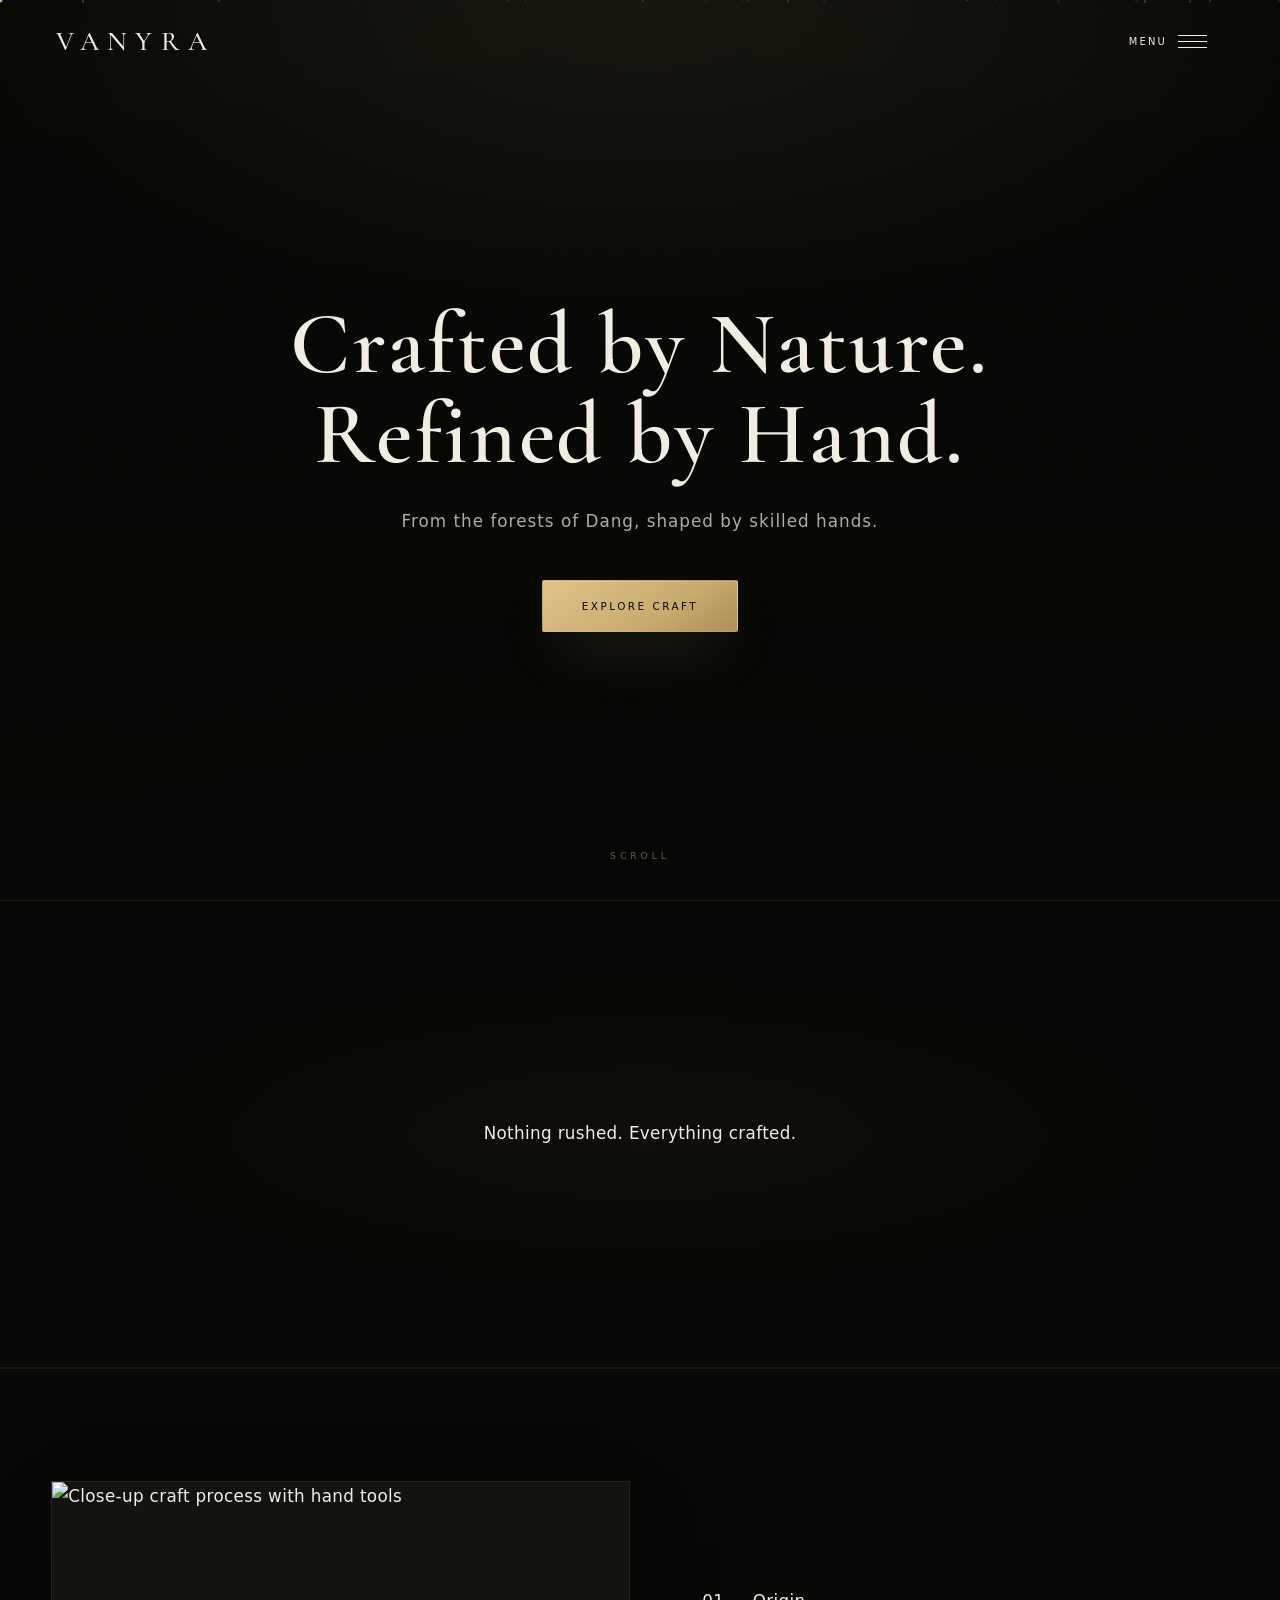
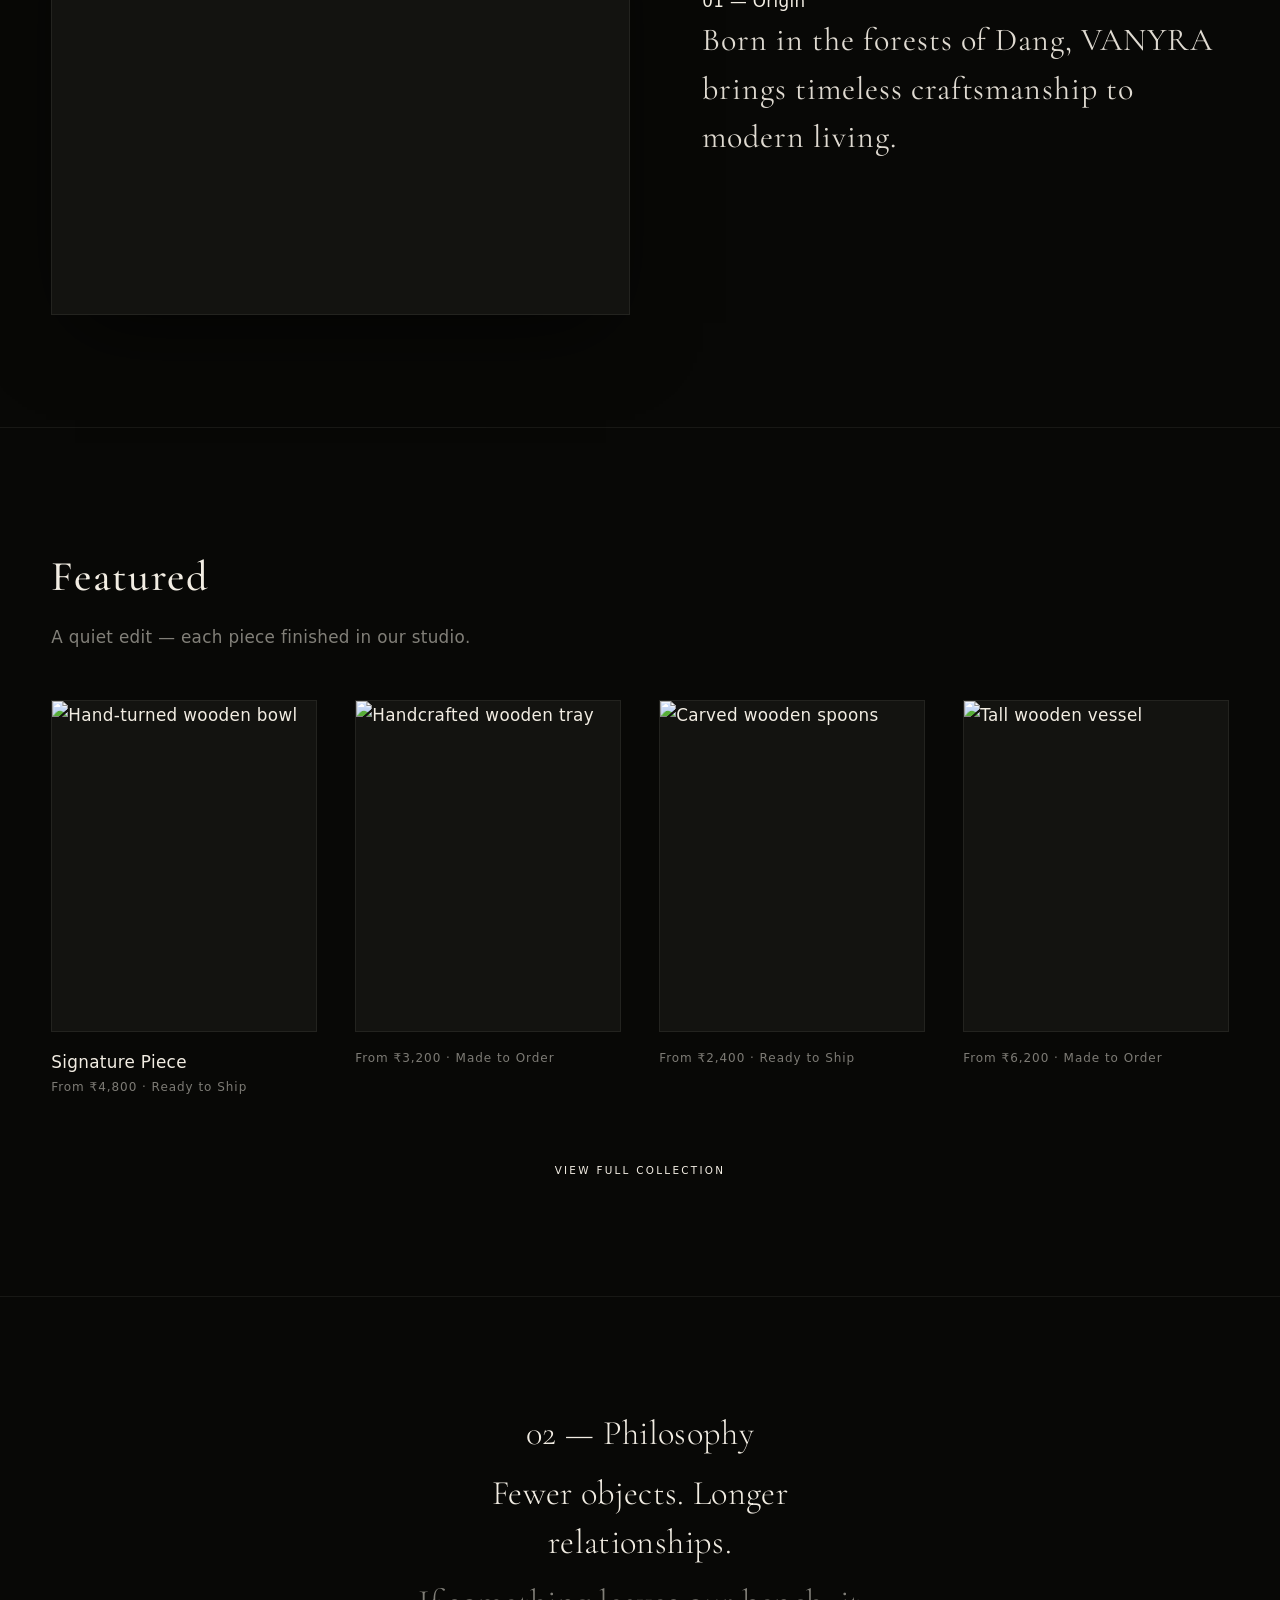
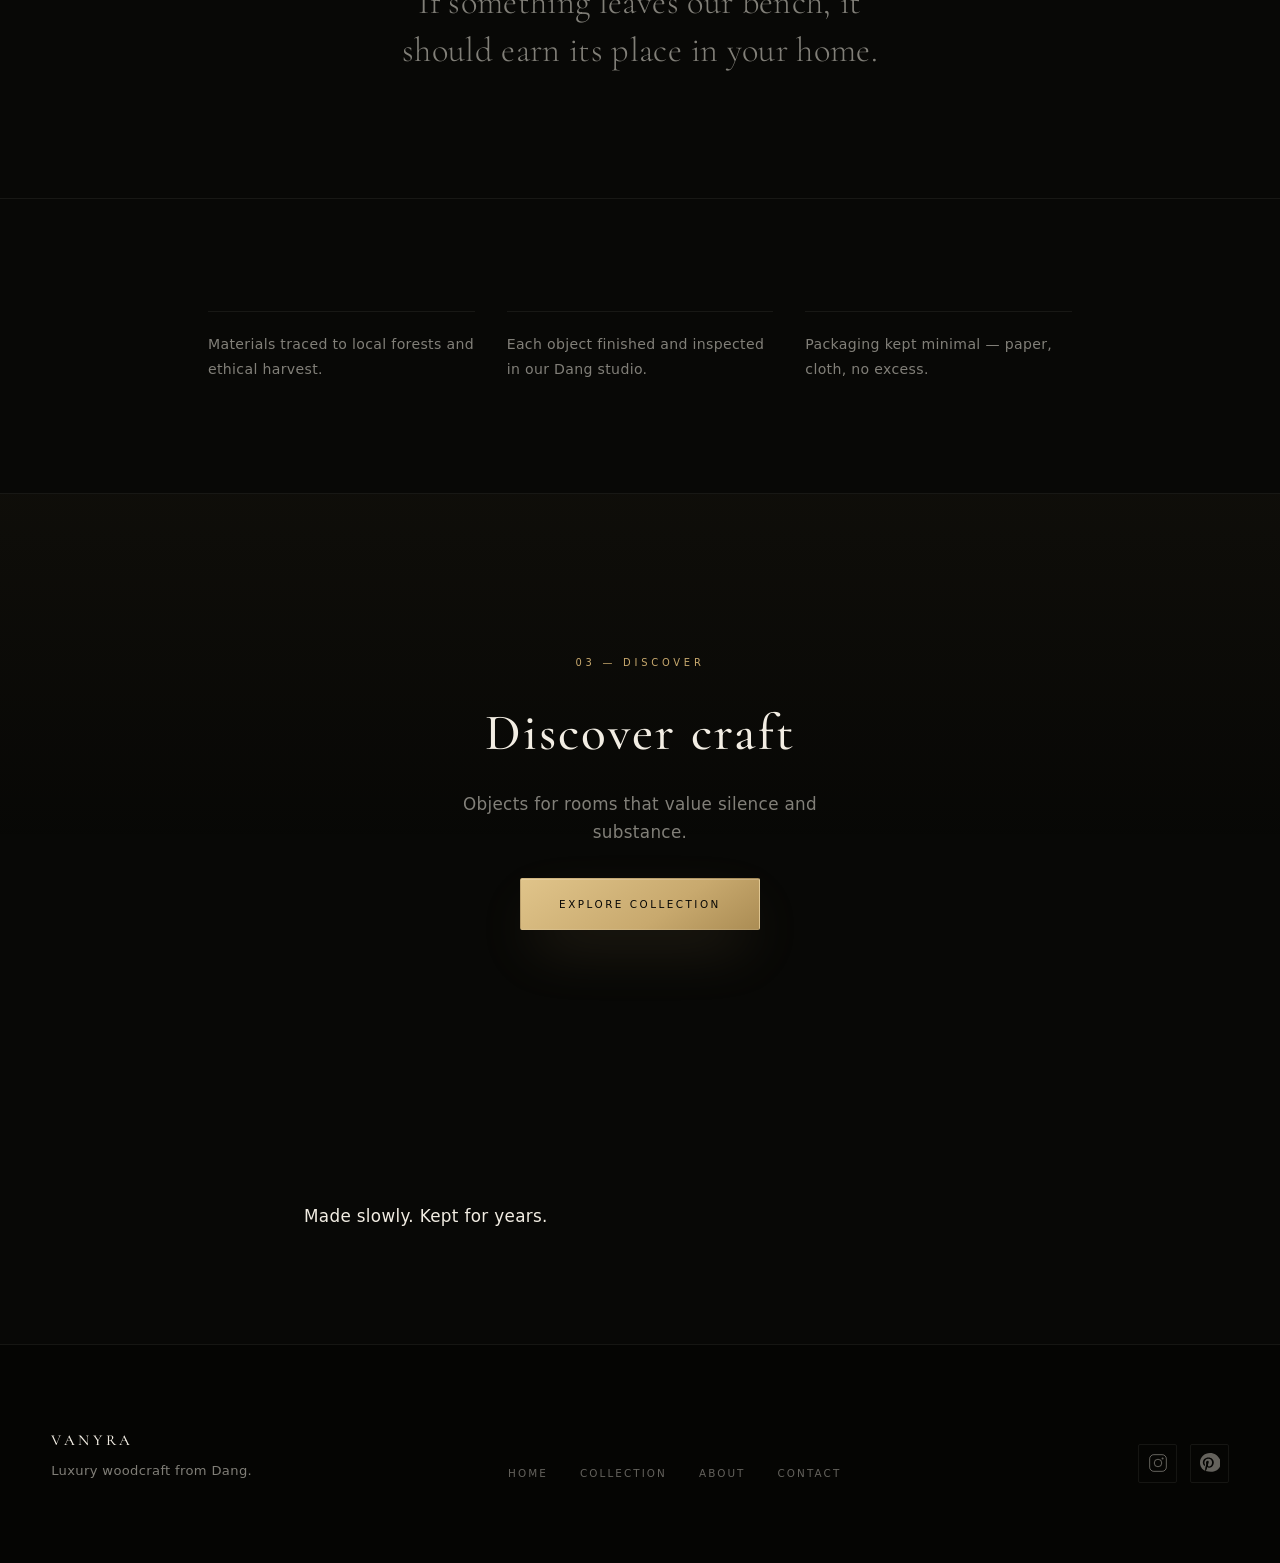
==== commit fcb5e999: "Update index.html" ====
--- a/index.html
+++ b/index.html
@@ -3,7 +3,7 @@
 <head>
   <meta charset="UTF-8" />
   <meta name="viewport" content="width=device-width, initial-scale=1.0" />
-  <meta name="description" content="VANYRA — luxury handcrafted wooden creations from Dang." />
+  <meta name="description" content="VANYRA — cinematic luxury woodcraft from Dang." />
   <title>VANYRA — Crafted by Nature. Refined by Hand.</title>
   <link rel="preconnect" href="https://fonts.googleapis.com" />
   <link rel="preconnect" href="https://fonts.gstatic.com" crossorigin />
@@ -11,16 +11,9 @@
   <link rel="stylesheet" href="style.css" />
 </head>
 <body class="page-home">
-
-  <!-- Scroll progress -->
-  <div class="scroll-progress" aria-hidden="true"></div>
-
   <a class="skip-link" href="#main">Skip to content</a>
   <div class="page-transition" aria-hidden="true"></div>
 
-  <!-- ========================================================
-       HEADER
-  ========================================================= -->
   <header class="site-header" id="site-header">
     <a class="logo" href="index.html">VANYRA</a>
     <button type="button" class="menu-toggle" aria-expanded="false" aria-controls="site-menu">
@@ -38,90 +31,73 @@
     </nav>
   </div>
 
-  <!-- ========================================================
-       MAIN
-  ========================================================= -->
   <main id="main">
-
-    <!-- ── 1. HERO ─────────────────────────────────────────── -->
     <section class="hero hero--immersive">
       <div class="hero__bg" aria-hidden="true"></div>
       <div class="hero__overlay" aria-hidden="true"></div>
-      <div class="hero__rays" aria-hidden="true"></div>
       <div class="hero__dust" aria-hidden="true"></div>
-      <div class="hero__rule" aria-hidden="true"></div>
-
       <div class="hero__inner">
-        <p class="hero__eyebrow">Dang, Gujarat &nbsp;·&nbsp; Est. 2022</p>
-        <h1 class="hero__title">Crafted by Nature.<br>Refined by Hand.</h1>
-        <div class="hero__divider" aria-hidden="true"></div>
-        <p class="hero__sub">Luxury handcrafted wood and bamboo objects, made slowly in the forests of Dang.</p>
-        <div class="hero__actions">
-          <a class="btn btn--primary" href="collection.html">Explore Collection</a>
-          <a class="btn btn--ghost"   href="about.html">Our Story</a>
+        <h1 class="hero__title fade-in" style="--d: 0.15s">Crafted by Nature. Refined by Hand.</h1>
+        <p class="hero__sub fade-in" style="--d: 0.38s">From the forests of Dang, shaped by skilled hands.</p>
+        <div class="hero__actions fade-in" style="--d: 0.58s">
+          <a class="btn btn--primary" href="collection.html">Explore Craft</a>
         </div>
       </div>
-
       <div class="hero__scroll-hint" aria-hidden="true">
         <span>Scroll</span>
-        <div class="hero__scroll-line"></div>
       </div>
     </section>
 
-    <!-- ── 2. SILENT SECTION ────────────────────────────────── -->
     <section class="section section--silent">
-      <div class="silent-block">
-        <span class="gold-rule reveal"></span>
-        <p class="silent-block__quote reveal">&ldquo;Nothing rushed.<br>Everything crafted.&rdquo;</p>
-        <p class="silent-block__attr reveal">VANYRA — Dang Studio</p>
+      <div class="container narrow">
+        <p class="silent-line reveal">Nothing rushed. Everything crafted.</p>
       </div>
     </section>
 
-    <!-- ── 3. STORY SPLIT ───────────────────────────────────── -->
     <section class="section section--story-split">
       <div class="container story-split">
         <div class="story-split__media reveal">
           <img
-            src="https://images.unsplash.com/photo-1448375240586-882f05218d64?w=1200&q=88"
-            alt="Dense forest canopy — Dang region"
-            loading="lazy" width="1200" height="900"
+            src="https://images.unsplash.com/photo-1519710164239-da123dc03ef4?w=1400&q=90"
+            alt="Close-up craft process with hand tools"
+            loading="lazy"
+            width="1200"
+            height="900"
           />
         </div>
         <div class="story-split__content reveal">
-          <span class="section-num">01 — Origin</span>
+          <p class="story-split__kicker">01 — Origin</p>
           <p class="story-split__text">
             Born in the forests of Dang, VANYRA brings timeless craftsmanship to modern living.
           </p>
+          <div class="signature-line" aria-hidden="true"></div>
         </div>
       </div>
     </section>
 
-    <!-- ── 4. FEATURED PRODUCTS ─────────────────────────────── -->
     <section class="section section--featured">
       <div class="container">
         <header class="section-head reveal">
-          <span class="section-num">02 — Collection</span>
           <h2>Featured</h2>
           <p class="muted">A quiet edit — each piece finished in our studio.</p>
         </header>
-        <div class="product-grid">
-          <article class="product-card reveal" style="--i:0">
+        <div class="product-grid product-grid--editorial">
+          <article class="product-card product-card--hero reveal">
             <a class="product-card__link" href="product.html?p=forest-bowl">
               <div class="product-card__media">
-                <img src="https://images.unsplash.com/photo-1610701596007-11502849e13f?w=900&q=88"
-                     alt="Hand-turned wooden bowl" loading="lazy" width="900" height="1125" />
+                <img src="https://images.unsplash.com/photo-1541123603104-512281d867e4?w=1200&q=90" alt="Hand-turned wooden bowl" loading="lazy" width="1200" height="1450" />
                 <div class="product-card__overlay" aria-hidden="true">
                   <span class="product-card__overlay-name">Forest Bowl</span>
                 </div>
               </div>
+              <p class="product-card__flag">Signature Piece</p>
               <p class="product-card__meta">From ₹4,800 · Ready to Ship</p>
             </a>
           </article>
-          <article class="product-card reveal" style="--i:1">
+          <article class="product-card reveal">
             <a class="product-card__link" href="product.html?p=bamboo-tray">
               <div class="product-card__media">
-                <img src="https://images.unsplash.com/photo-1600585152220-90363fe27e38?w=900&q=88"
-                     alt="Handcrafted wooden tray" loading="lazy" width="900" height="1125" />
+                <img src="https://images.unsplash.com/photo-1616627561839-074385245ff6?w=900&q=90" alt="Handcrafted wooden tray" loading="lazy" width="900" height="1125" />
                 <div class="product-card__overlay" aria-hidden="true">
                   <span class="product-card__overlay-name">Bamboo Tray</span>
                 </div>
@@ -129,11 +105,10 @@
               <p class="product-card__meta">From ₹3,200 · Made to Order</p>
             </a>
           </article>
-          <article class="product-card reveal" style="--i:2">
+          <article class="product-card reveal">
             <a class="product-card__link" href="product.html?p=river-spoon">
               <div class="product-card__media">
-                <img src="https://images.unsplash.com/photo-1558618666-fcd25c85cd64?w=900&q=88"
-                     alt="Carved wooden spoons" loading="lazy" width="900" height="1125" />
+                <img src="https://images.unsplash.com/photo-1509440159596-0249088772ff?w=900&q=90" alt="Carved wooden spoons" loading="lazy" width="900" height="1125" />
                 <div class="product-card__overlay" aria-hidden="true">
                   <span class="product-card__overlay-name">River Spoon Set</span>
                 </div>
@@ -141,11 +116,10 @@
               <p class="product-card__meta">From ₹2,400 · Ready to Ship</p>
             </a>
           </article>
-          <article class="product-card reveal" style="--i:3">
+          <article class="product-card reveal">
             <a class="product-card__link" href="product.html?p=dusk-vessel">
               <div class="product-card__media">
-                <img src="https://images.unsplash.com/photo-1615876234884-f3139a52330b?w=900&q=88"
-                     alt="Tall wooden vessel" loading="lazy" width="900" height="1125" />
+                <img src="https://images.unsplash.com/photo-1463320898484-cdee8141c787?w=900&q=90" alt="Tall wooden vessel" loading="lazy" width="900" height="1125" />
                 <div class="product-card__overlay" aria-hidden="true">
                   <span class="product-card__overlay-name">Dusk Vessel</span>
                 </div>
@@ -160,52 +134,44 @@
       </div>
     </section>
 
-    <!-- ── 5. DARK BAND (dramatic contrast break) ────────────── -->
-    <section class="section section--dark-band">
-      <div class="container dark-band-inner">
-        <div class="reveal">
-          <span class="section-num">03 — Philosophy</span>
-          <h2 class="dark-band__heading">
-            Fewer objects.<br>
-            <em>Longer relationships.</em>
-          </h2>
+    <section class="section section--craft">
+      <div class="container">
+        <div class="craft-block reveal">
+          <p class="craft-block__line">02 — Philosophy</p>
+          <p class="craft-block__line craft-block__line--statement">Fewer objects. Longer relationships.</p>
+          <p class="craft-block__line muted">If something leaves our bench, it should earn its place in your home.</p>
         </div>
-        <p class="dark-band__body reveal">
-          If something leaves our bench, it should earn its place in your home. We make objects that age with you — not objects that age out of fashion.
-        </p>
       </div>
     </section>
 
-    <!-- ── 6. TRUST ─────────────────────────────────────────── -->
-    <section class="section">
+    <section class="section section--trust">
       <div class="container">
         <ul class="trust-list">
-          <li class="reveal" style="--i:0">Materials traced to local forests and ethical harvest.</li>
-          <li class="reveal" style="--i:1">Each object finished and inspected in our Dang studio.</li>
-          <li class="reveal" style="--i:2">Packaging kept minimal — paper, cloth, no excess.</li>
+          <li class="reveal">Materials traced to local forests and ethical harvest.</li>
+          <li class="reveal">Each object finished and inspected in our Dang studio.</li>
+          <li class="reveal">Packaging kept minimal — paper, cloth, no excess.</li>
         </ul>
       </div>
     </section>
 
-    <!-- ── 7. OUTRO (ending cinematic experience) ────────────── -->
-    <section class="section--outro" aria-label="Closing statement">
-      <div class="outro__bg" aria-hidden="true"></div>
-      <div class="outro__overlay" aria-hidden="true"></div>
-      <div class="outro__inner">
-        <span class="gold-rule outro__rule"></span>
-        <h2 class="outro__tagline">Discover craft</h2>
-        <p class="outro__sub">Objects for rooms that value silence and substance.</p>
-        <div class="outro__action">
+    <section class="section section--cta-band">
+      <div class="container narrow">
+        <div class="cta-band reveal">
+          <p class="cta-band__label">03 — Discover</p>
+          <h2 class="cta-band__title">Discover craft</h2>
+          <p class="cta-band__lead muted">Objects for rooms that value silence and substance.</p>
           <a class="btn btn--primary" href="collection.html">Explore Collection</a>
         </div>
       </div>
     </section>
 
+    <section class="section section--finale">
+      <div class="container narrow">
+        <p class="finale-line reveal">Made slowly. Kept for years.</p>
+      </div>
+    </section>
   </main>
 
-  <!-- ========================================================
-       FOOTER
-  ========================================================= -->
   <footer class="site-footer">
     <div class="container footer-grid">
       <div class="footer-col footer-col--brand">
@@ -219,22 +185,13 @@
         <a href="contact.html">Contact</a>
       </nav>
       <div class="footer-social">
-        <a class="social-link" href="#" aria-label="Instagram">
-          <svg width="20" height="20" viewBox="0 0 24 24" fill="none" stroke="currentColor" stroke-width="1.2" aria-hidden="true">
-            <rect x="2" y="2" width="20" height="20" rx="5"/>
-            <circle cx="12" cy="12" r="4.5"/>
-            <circle cx="17.5" cy="6.5" r="1.2" fill="currentColor" stroke="none"/>
-          </svg>
-        </a>
-        <a class="social-link" href="#" aria-label="Pinterest">
-          <svg width="20" height="20" viewBox="0 0 24 24" fill="currentColor" aria-hidden="true">
-            <path d="M12 0C5.37 0 0 5.07 0 11.32c0 4.52 2.44 8.44 6.27 10.05-.09-.79-.17-2.01.03-2.87.19-.82 1.23-5.2 1.23-5.2s-.31-.63-.31-1.56c0-1.46.85-2.55 1.9-2.55.9 0 1.33.67 1.33 1.48 0 .9-.57 2.25-.87 3.5-.25 1.05.53 1.91 1.57 1.91 1.88 0 3.33-1.98 3.33-4.84 0-2.53-1.82-4.3-4.42-4.3-3.01 0-4.77 2.26-4.77 4.59 0 .91.35 1.89.79 2.42.09.1.1.19.08.29-.08.32-.25 1.01-.29 1.15-.05.19-.15.23-.35.14-1.3-.6-2.11-2.49-2.11-4.01 0-3.26 2.37-6.26 6.82-6.26 3.58 0 6.36 2.55 6.36 5.96 0 3.55-2.24 6.41-5.35 6.41-1.05 0-2.04-.55-2.38-1.2l-.65 2.48c-.23.92-.86 2.08-1.28 2.79 1.96.6 4.03.93 6.19.93 6.63 0 12-5.07 12-11.32C24 5.07 18.63 0 12 0z"/>
-          </svg>
-        </a>
+        <a class="social-link" href="#" aria-label="Instagram"><svg width="20" height="20" viewBox="0 0 24 24" fill="none" stroke="currentColor" stroke-width="1.2" aria-hidden="true"><rect x="2" y="2" width="20" height="20" rx="5"/><circle cx="12" cy="12" r="4.5"/><circle cx="17.5" cy="6.5" r="1.2" fill="currentColor" stroke="none"/></svg></a>
+        <a class="social-link" href="#" aria-label="Pinterest"><svg width="20" height="20" viewBox="0 0 24 24" fill="currentColor" aria-hidden="true"><path d="M12 0C5.37 0 0 5.07 0 11.32c0 4.52 2.44 8.44 6.27 10.05-.09-.79-.17-2.01.03-2.87.19-.82 1.23-5.2 1.23-5.2s-.31-.63-.31-1.56c0-1.46.85-2.55 1.9-2.55.9 0 1.33.67 1.33 1.48 0 .9-.57 2.25-.87 3.5-.25 1.05.53 1.91 1.57 1.91 1.88 0 3.33-1.98 3.33-4.84 0-2.53-1.82-4.3-4.42-4.3-3.01 0-4.77 2.26-4.77 4.59 0 .91.35 1.89.79 2.42.09.1.1.19.08.29-.08.32-.25 1.01-.29 1.15-.05.19-.15.23-.35.14-1.3-.6-2.11-2.49-2.11-4.01 0-3.26 2.37-6.26 6.82-6.26 3.58 0 6.36 2.55 6.36 5.96 0 3.55-2.24 6.41-5.35 6.41-1.05 0-2.04-.55-2.38-1.2l-.65 2.48c-.23.92-.86 2.08-1.28 2.79 1.96.6 4.03.93 6.19.93 6.63 0 12-5.07 12-11.32C24 5.07 18.63 0 12 0z" fill="currentColor"/></svg></a>
       </div>
     </div>
   </footer>
 
+  <script src="ux.js"></script>
   <script src="script.js"></script>
 </body>
 </html>
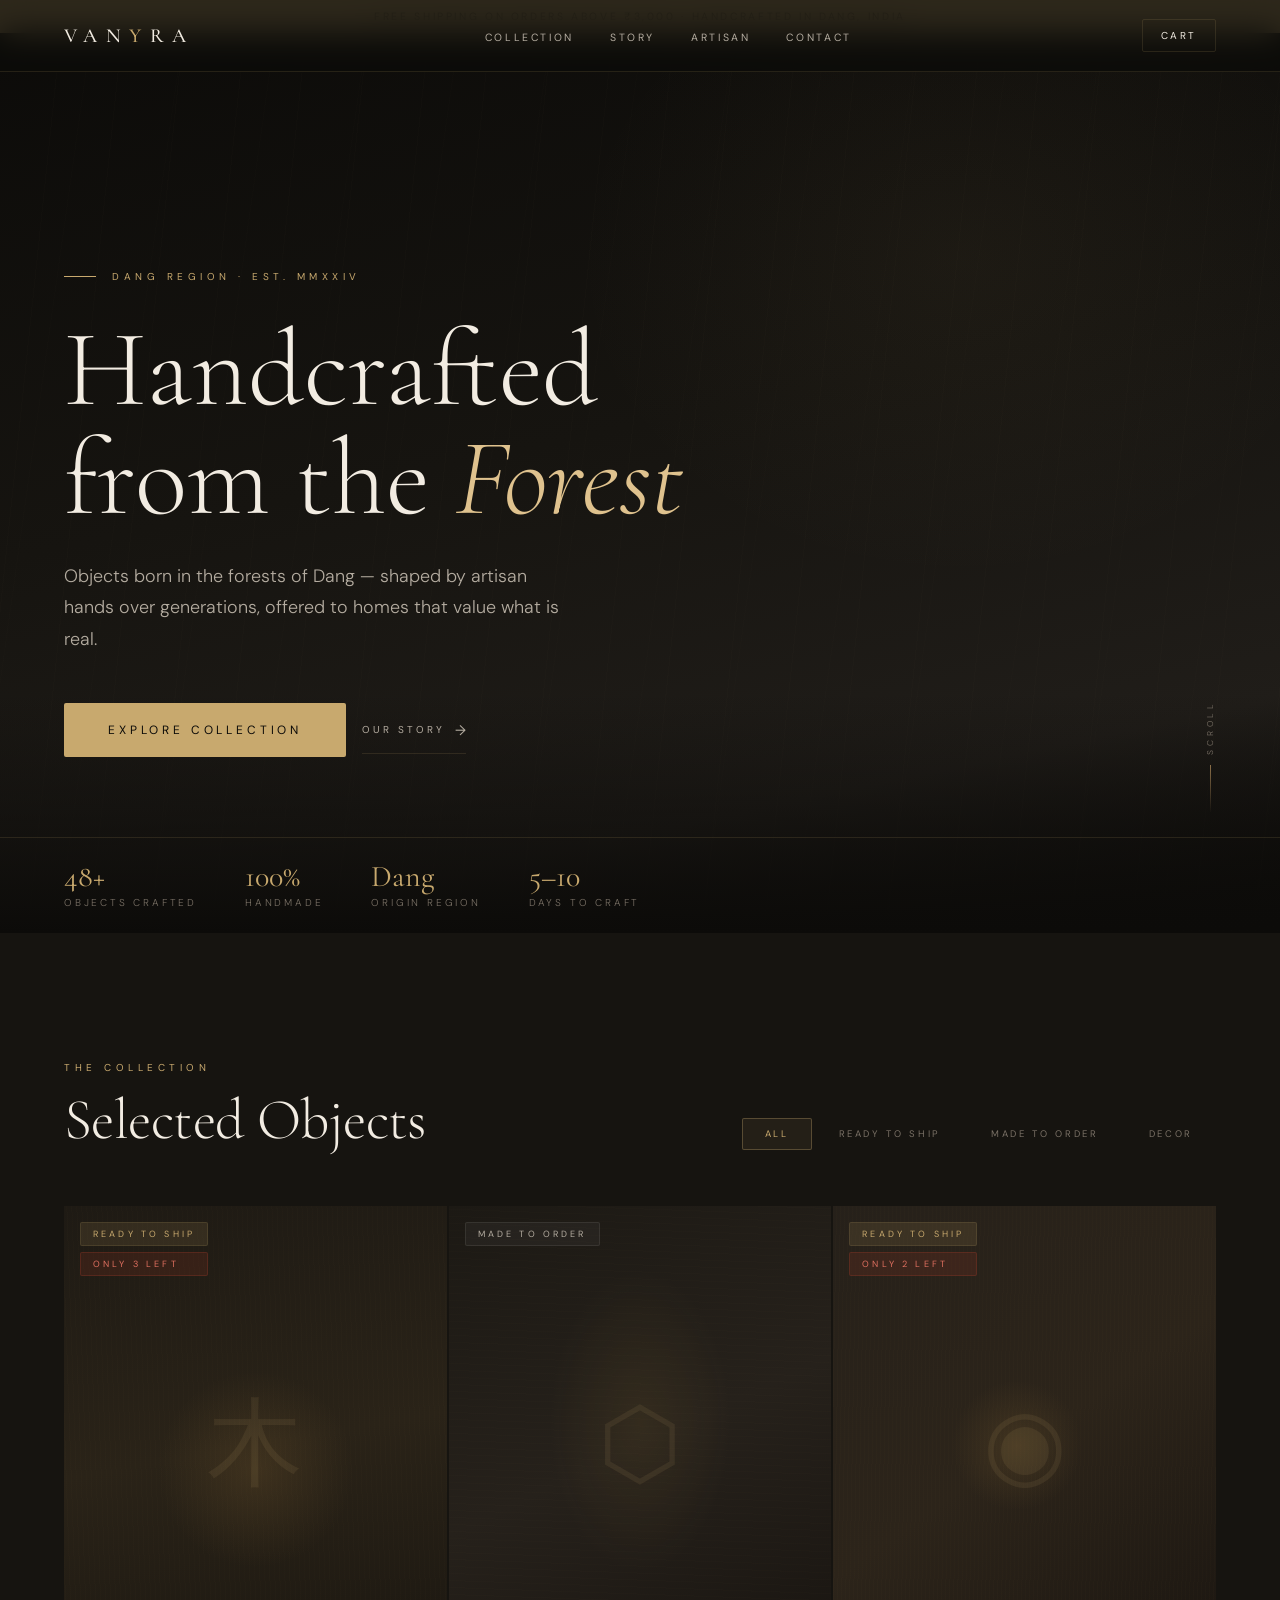
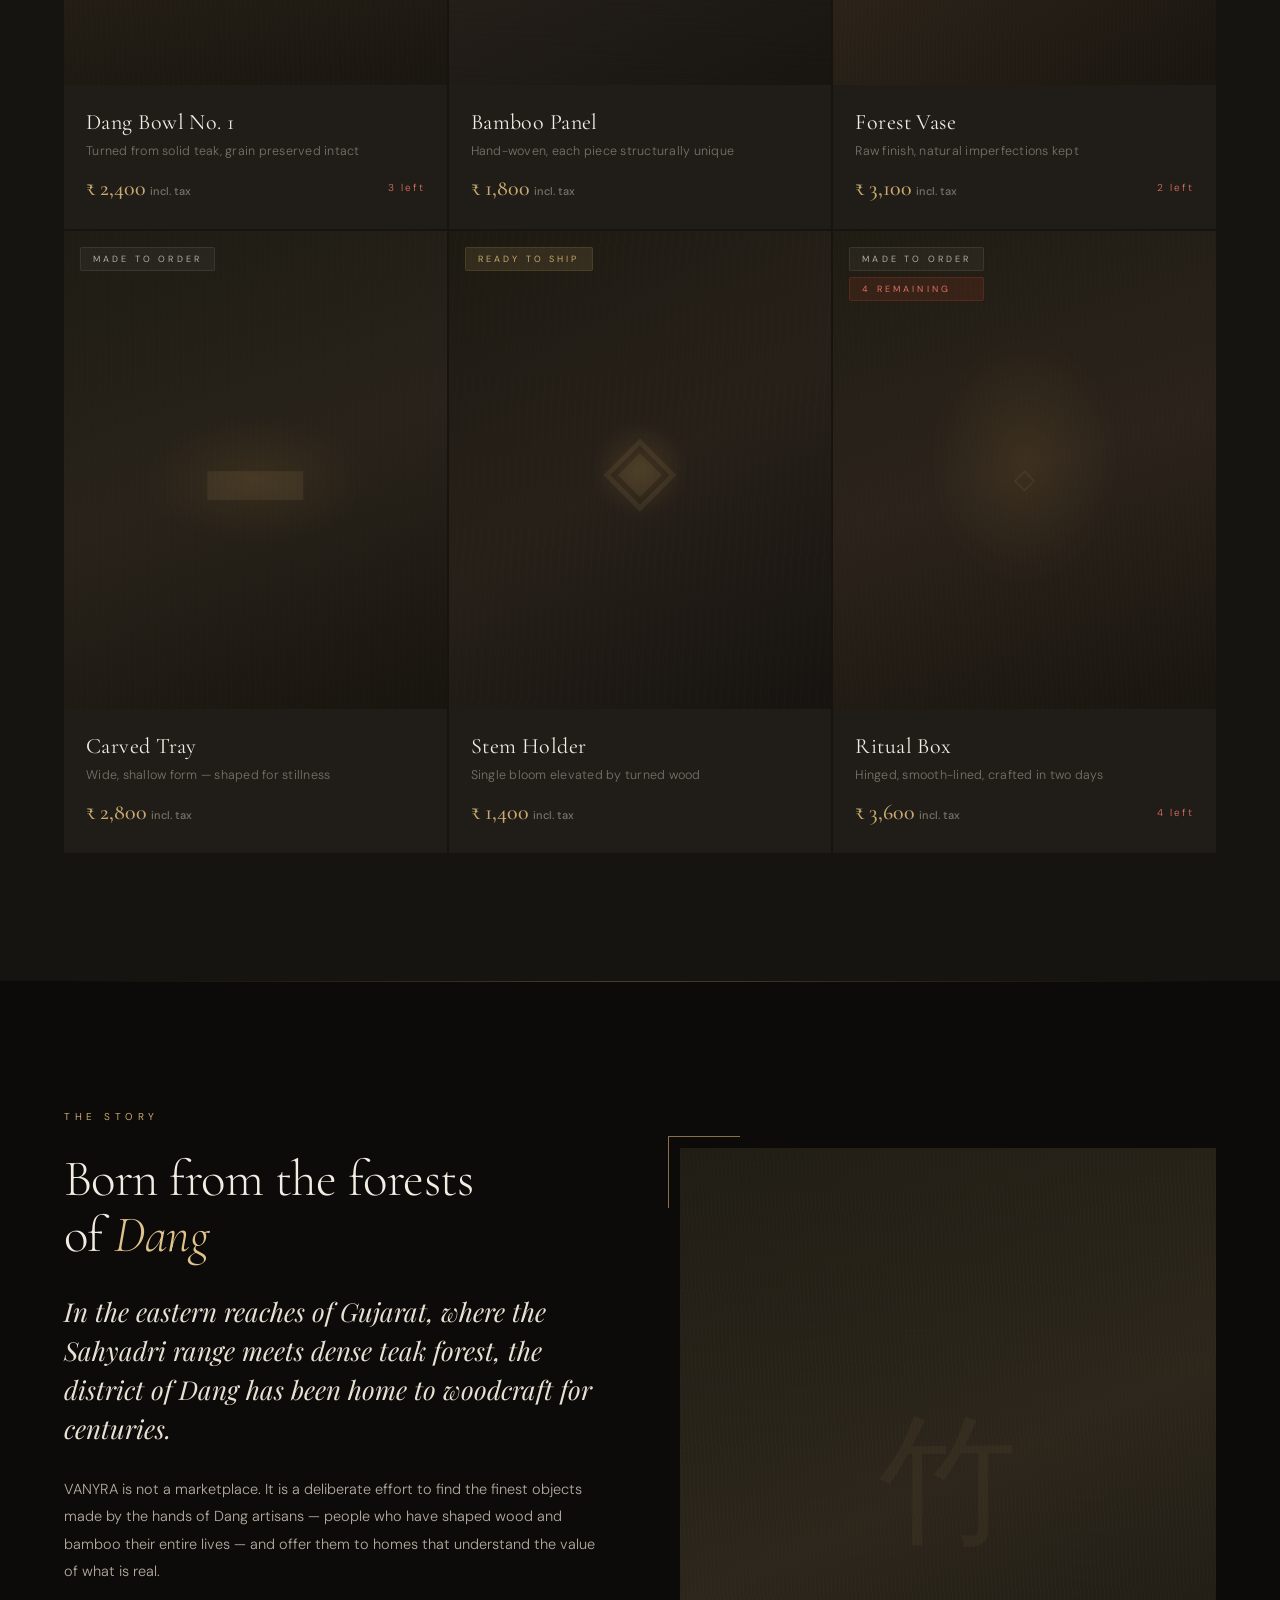
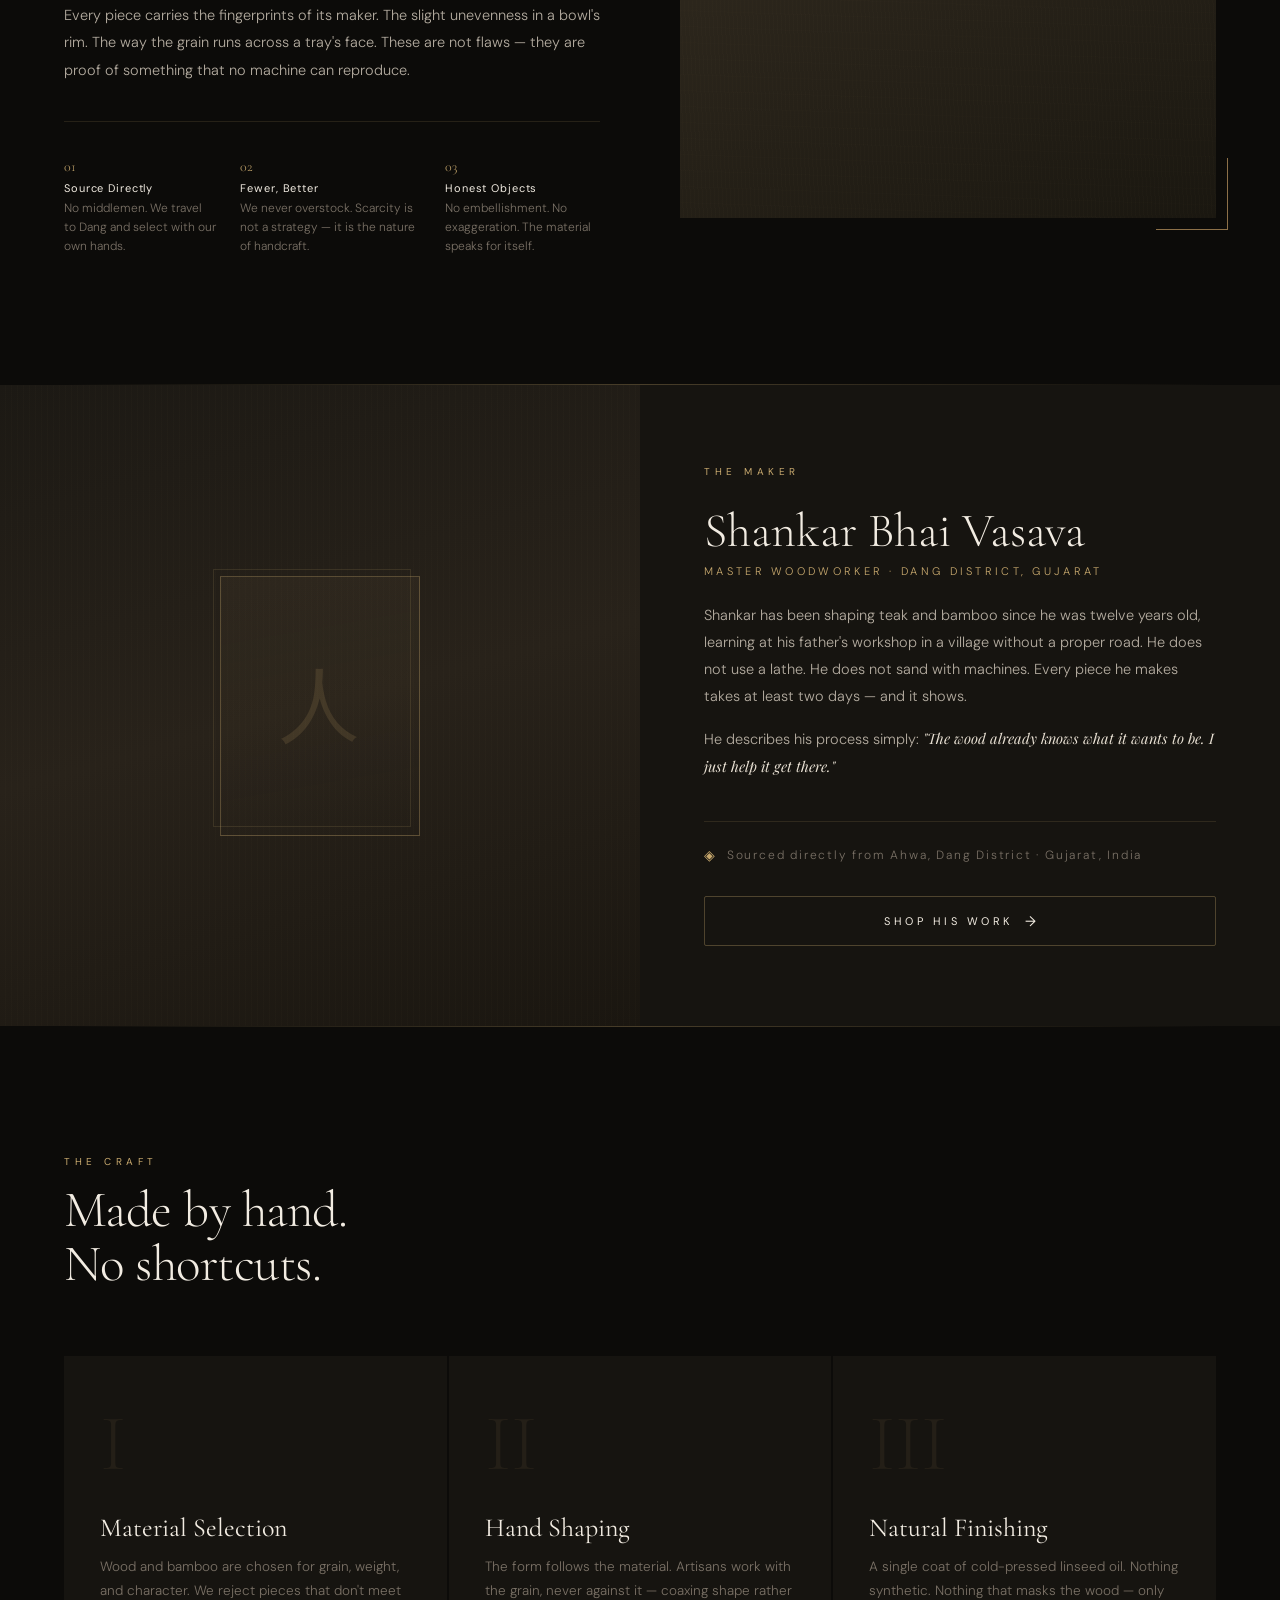
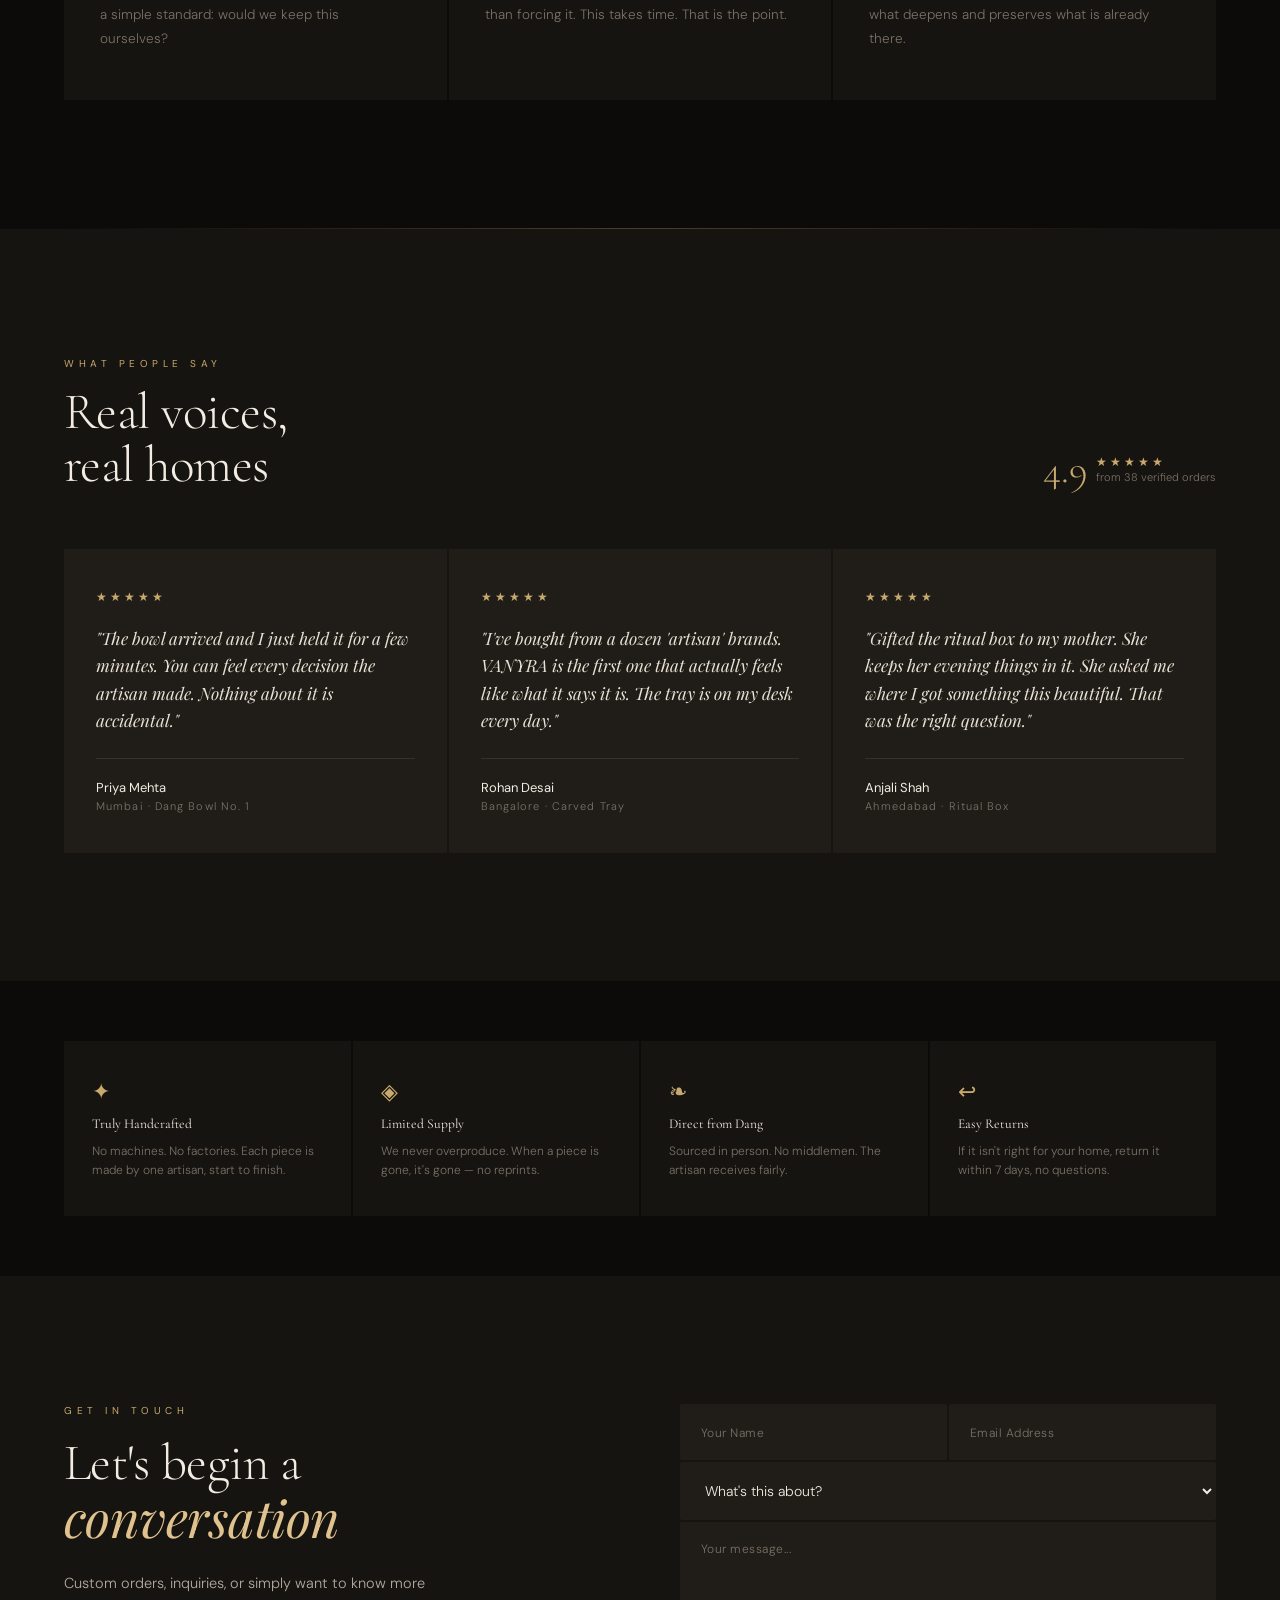
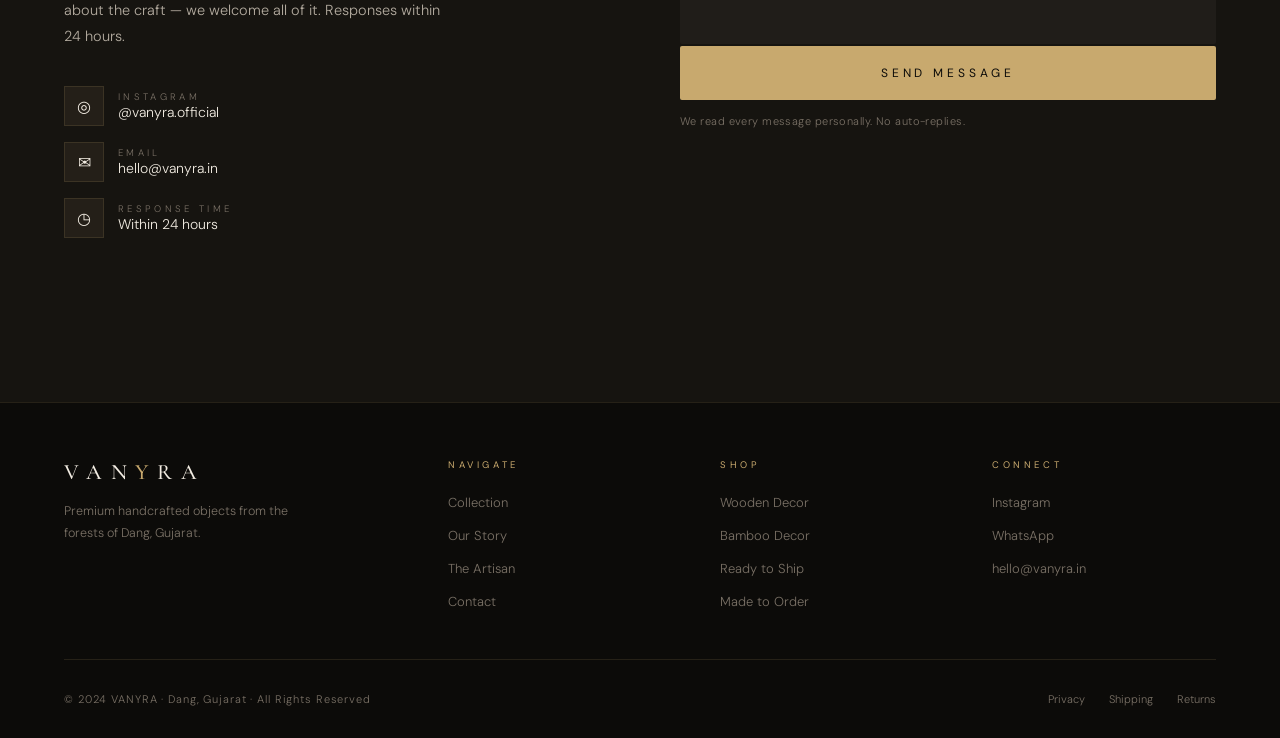
==== commit 7551a67c: "Create index.html" ====
--- a/index.html
+++ b/index.html
@@ -1,197 +1,2219 @@
 <!DOCTYPE html>
 <html lang="en">
 <head>
-  <meta charset="UTF-8" />
-  <meta name="viewport" content="width=device-width, initial-scale=1.0" />
-  <meta name="description" content="VANYRA — cinematic luxury woodcraft from Dang." />
-  <title>VANYRA — Crafted by Nature. Refined by Hand.</title>
-  <link rel="preconnect" href="https://fonts.googleapis.com" />
-  <link rel="preconnect" href="https://fonts.gstatic.com" crossorigin />
-  <link href="https://fonts.googleapis.com/css2?family=Cormorant+Garamond:ital,wght@0,400;0,500;0,600;0,700;1,400&family=Inter:wght@300;400;500&display=swap" rel="stylesheet" />
-  <link rel="stylesheet" href="style.css" />
+<meta charset="UTF-8">
+<meta name="viewport" content="width=device-width, initial-scale=1.0">
+<meta name="description" content="VANYRA — Premium handcrafted wooden and bamboo decor from the Dang region. Minimal, intentional objects made by artisan hands.">
+<meta name="keywords" content="handcrafted decor, wooden decor, bamboo decor, Dang, luxury home, artisan, India">
+<meta property="og:title" content="VANYRA — Handcrafted from the Forest">
+<meta property="og:description" content="Objects shaped by nature and human hands. Sourced from Dang, presented as luxury.">
+<meta property="og:type" content="website">
+<title>VANYRA — Handcrafted from the Forest</title>
+<link rel="preconnect" href="https://fonts.googleapis.com">
+<link rel="preconnect" href="https://fonts.gstatic.com" crossorigin>
+<link href="https://fonts.googleapis.com/css2?family=Cormorant+Garamond:ital,wght@0,300;0,400;0,500;0,600;1,300;1,400;1,500&family=DM+Sans:wght@300;400;500&family=Playfair+Display:ital,wght@1,400;1,500&display=swap" rel="stylesheet">
+<!-- RAZORPAY CHECKOUT SCRIPT -->
+<script src="https://checkout.razorpay.com/v1/checkout.js"></script>
+<style>
+:root {
+  --ink:         #0c0b09;
+  --ink-2:       #161410;
+  --ink-3:       #201d19;
+  --ink-4:       #2c2822;
+  --gold:        #c8a96e;
+  --gold-hi:     #dfc28e;
+  --gold-lo:     #8c7048;
+  --gold-ghost:  rgba(200,169,110,.08);
+  --cream:       #f2ece2;
+  --ivory:       #e8e0d3;
+  --fog:         #b4aca0;
+  --ash:         #7a7166;
+  --border:      rgba(200,169,110,.14);
+  --border-hi:   rgba(200,169,110,.32);
+  --radius:      2px;
+  --ease:        cubic-bezier(.16,1,.3,1);
+  --t-fast:      .35s var(--ease);
+  --t-med:       .55s var(--ease);
+  --t-slow:      .8s  var(--ease);
+  --max-w:       1360px;
+  --px:          clamp(24px, 5vw, 80px);
+}
+*,*::before,*::after { margin:0; padding:0; box-sizing:border-box; }
+html { scroll-behavior:smooth; font-size:16px; }
+body {
+  background: var(--ink);
+  color: var(--cream);
+  font-family: 'DM Sans', sans-serif;
+  font-weight: 300;
+  -webkit-font-smoothing: antialiased;
+  overflow-x: hidden;
+}
+img { display:block; width:100%; }
+button { cursor:pointer; font-family:inherit; }
+a { text-decoration:none; color:inherit; }
+ul { list-style:none; }
+input, textarea { font-family:inherit; }
+.t-label {
+  font-family: 'DM Sans', sans-serif;
+  font-size: 10px;
+  font-weight: 400;
+  letter-spacing: .45em;
+  text-transform: uppercase;
+  color: var(--gold);
+}
+.t-display {
+  font-family: 'Cormorant Garamond', serif;
+  font-weight: 300;
+  line-height: 1.05;
+  letter-spacing: -.01em;
+}
+.t-body {
+  font-family: 'DM Sans', sans-serif;
+  font-weight: 300;
+  line-height: 1.85;
+  color: var(--fog);
+  font-size: 14.5px;
+}
+.t-serif-italic {
+  font-family: 'Playfair Display', serif;
+  font-style: italic;
+}
+.container {
+  max-width: var(--max-w);
+  margin: 0 auto;
+  padding: 0 var(--px);
+}
+.section-wrap { padding: clamp(80px,10vw,140px) var(--px); }
+.rule {
+  height: 1px;
+  background: linear-gradient(90deg, transparent, var(--border-hi), transparent);
+  margin: 0 var(--px);
+}
+.reveal {
+  opacity: 0;
+  transform: translateY(28px);
+  transition: opacity .75s var(--ease), transform .75s var(--ease);
+}
+.reveal.in { opacity:1; transform:translateY(0); }
+.reveal-d1 { transition-delay:.1s; }
+.reveal-d2 { transition-delay:.2s; }
+.reveal-d3 { transition-delay:.3s; }
+.reveal-d4 { transition-delay:.4s; }
+.reveal-d5 { transition-delay:.5s; }
+.btn {
+  display: inline-flex;
+  align-items: center;
+  justify-content: center;
+  gap: 12px;
+  font-family: 'DM Sans', sans-serif;
+  font-size: 11px;
+  font-weight: 400;
+  letter-spacing: .32em;
+  text-transform: uppercase;
+  border: none;
+  border-radius: var(--radius);
+  transition: background var(--t-fast), color var(--t-fast), border-color var(--t-fast), transform var(--t-fast), box-shadow var(--t-fast);
+  white-space: nowrap;
+  position: relative;
+  overflow: hidden;
+}
+.btn:active { transform: scale(.98); }
+.btn-gold {
+  background: var(--gold);
+  color: var(--ink);
+  padding: 16px 36px;
+}
+.btn-gold::after {
+  content: '';
+  position: absolute;
+  inset: 0;
+  background: var(--gold-hi);
+  opacity: 0;
+  transition: opacity var(--t-fast);
+}
+.btn-gold:hover::after { opacity: 1; }
+.btn-gold span { position: relative; z-index:1; }
+.btn-gold-lg {
+  padding: 19px 44px;
+  font-size: 12px;
+}
+.btn-outline {
+  background: transparent;
+  color: var(--cream);
+  padding: 15px 32px;
+  border: 1px solid var(--border-hi);
+}
+.btn-outline:hover {
+  border-color: var(--gold);
+  color: var(--gold);
+}
+.btn-ghost {
+  background: transparent;
+  color: var(--fog);
+  padding: 14px 0;
+  border-bottom: 1px solid var(--border);
+  border-radius: 0;
+  font-size: 10px;
+  letter-spacing: .3em;
+  gap: 10px;
+}
+.btn-ghost:hover { color: var(--cream); border-color: var(--gold-lo); }
+.btn-full { width: 100%; }
+.btn-arrow::after {
+  content: '→';
+  font-size: 14px;
+  letter-spacing: 0;
+  transition: transform var(--t-fast);
+}
+.btn-arrow:hover::after { transform: translateX(4px); }
+.badge {
+  display: inline-flex;
+  align-items: center;
+  gap: 6px;
+  padding: 5px 12px;
+  font-size: 9px;
+  font-weight: 400;
+  letter-spacing: .35em;
+  text-transform: uppercase;
+  border-radius: var(--radius);
+}
+.badge-ship { background: rgba(200,169,110,.12); color: var(--gold); border: 1px solid var(--border); }
+.badge-order { background: rgba(255,255,255,.04); color: var(--fog); border: 1px solid rgba(255,255,255,.08); }
+.badge-low {
+  background: rgba(180,60,40,.15);
+  color: #e07060;
+  border: 1px solid rgba(180,60,40,.25);
+}
+.cart-backdrop {
+  position: fixed; inset: 0;
+  background: rgba(0,0,0,.6);
+  backdrop-filter: blur(4px);
+  z-index: 2000;
+  opacity: 0;
+  pointer-events: none;
+  transition: opacity var(--t-med);
+}
+.cart-backdrop.open { opacity:1; pointer-events:all; }
+.cart-sidebar {
+  position: fixed;
+  top: 0; right: 0; bottom: 0;
+  width: min(420px, 92vw);
+  background: var(--ink-2);
+  border-left: 1px solid var(--border);
+  z-index: 2001;
+  display: flex;
+  flex-direction: column;
+  transform: translateX(100%);
+  transition: transform var(--t-slow);
+}
+.cart-sidebar.open { transform: translateX(0); }
+.cart-head {
+  display: flex;
+  justify-content: space-between;
+  align-items: center;
+  padding: 28px 32px;
+  border-bottom: 1px solid var(--border);
+}
+.cart-head h2 {
+  font-family: 'Cormorant Garamond', serif;
+  font-weight: 400;
+  font-size: 22px;
+  letter-spacing: .06em;
+}
+.cart-close {
+  background: none;
+  border: none;
+  color: var(--fog);
+  font-size: 22px;
+  line-height: 1;
+  transition: color var(--t-fast);
+  cursor: pointer;
+}
+.cart-close:hover { color: var(--cream); }
+.cart-items {
+  flex: 1;
+  overflow-y: auto;
+  padding: 24px 32px;
+}
+.cart-items::-webkit-scrollbar { width: 3px; }
+.cart-items::-webkit-scrollbar-thumb { background: var(--border-hi); border-radius: 2px; }
+.cart-empty {
+  display: flex;
+  flex-direction: column;
+  align-items: center;
+  justify-content: center;
+  height: 100%;
+  text-align: center;
+  gap: 16px;
+}
+.cart-empty-icon {
+  font-family: 'Cormorant Garamond', serif;
+  font-size: 64px;
+  color: var(--gold-ghost);
+  line-height: 1;
+}
+.cart-empty p {
+  font-size: 13px;
+  color: var(--ash);
+  letter-spacing: .06em;
+}
+.cart-item {
+  display: grid;
+  grid-template-columns: 72px 1fr auto;
+  gap: 16px;
+  align-items: start;
+  padding: 20px 0;
+  border-bottom: 1px solid var(--border);
+}
+.cart-item-img {
+  width: 72px;
+  height: 90px;
+  background: var(--ink-3);
+  border-radius: var(--radius);
+  overflow: hidden;
+  display: flex;
+  align-items: center;
+  justify-content: center;
+  flex-shrink: 0;
+}
+.cart-item-name {
+  font-family: 'Cormorant Garamond', serif;
+  font-size: 17px;
+  font-weight: 400;
+  margin-bottom: 6px;
+}
+.cart-item-price { font-size: 13px; color: var(--gold); margin-bottom: 12px; }
+.cart-qty {
+  display: flex;
+  align-items: center;
+  gap: 10px;
+}
+.cart-qty button {
+  width: 26px;
+  height: 26px;
+  background: var(--ink-3);
+  border: 1px solid var(--border);
+  border-radius: var(--radius);
+  color: var(--cream);
+  font-size: 16px;
+  line-height: 1;
+  display: flex;
+  align-items: center;
+  justify-content: center;
+  transition: border-color var(--t-fast);
+}
+.cart-qty button:hover { border-color: var(--gold-lo); }
+.cart-qty span { font-size: 13px; min-width: 16px; text-align: center; }
+.cart-remove {
+  background: none;
+  border: none;
+  color: var(--ash);
+  font-size: 18px;
+  padding: 4px;
+  line-height: 1;
+  transition: color var(--t-fast);
+  cursor: pointer;
+  margin-top: 2px;
+}
+.cart-remove:hover { color: #e07060; }
+.cart-foot {
+  padding: 24px 32px 32px;
+  border-top: 1px solid var(--border);
+}
+.cart-subtotal {
+  display: flex;
+  justify-content: space-between;
+  align-items: center;
+  margin-bottom: 20px;
+}
+.cart-subtotal span:first-child { font-size: 11px; letter-spacing: .3em; text-transform: uppercase; color: var(--ash); }
+.cart-subtotal span:last-child { font-family: 'Cormorant Garamond', serif; font-size: 24px; color: var(--gold); }
+.cart-shipping-note {
+  font-size: 11px;
+  color: var(--ash);
+  letter-spacing: .03em;
+  text-align: center;
+  margin-top: 12px;
+}
+.nav-bar {
+  position: fixed;
+  top: 0; left: 0; right: 0;
+  z-index: 900;
+  display: flex;
+  align-items: center;
+  justify-content: space-between;
+  padding: 0 var(--px);
+  height: 72px;
+  background: rgba(12,11,9,.82);
+  backdrop-filter: blur(16px);
+  -webkit-backdrop-filter: blur(16px);
+  border-bottom: 1px solid var(--border);
+  transition: background var(--t-med);
+}
+.nav-logo {
+  font-family: 'Cormorant Garamond', serif;
+  font-weight: 500;
+  font-size: 20px;
+  letter-spacing: .42em;
+  color: var(--cream);
+  text-transform: uppercase;
+}
+.nav-logo em { color: var(--gold); font-style:normal; }
+.nav-links {
+  display: flex;
+  gap: 36px;
+  align-items: center;
+}
+.nav-links a {
+  font-size: 10.5px;
+  font-weight: 400;
+  letter-spacing: .25em;
+  text-transform: uppercase;
+  color: var(--fog);
+  transition: color var(--t-fast);
+  position: relative;
+}
+.nav-links a::after {
+  content: '';
+  position: absolute;
+  bottom: -4px;
+  left: 0;
+  width: 0;
+  height: 1px;
+  background: var(--gold);
+  transition: width var(--t-fast);
+}
+.nav-links a:hover { color: var(--cream); }
+.nav-links a:hover::after { width: 100%; }
+.nav-right {
+  display: flex;
+  align-items: center;
+  gap: 20px;
+}
+.cart-btn {
+  display: flex;
+  align-items: center;
+  gap: 8px;
+  background: none;
+  border: 1px solid var(--border);
+  color: var(--cream);
+  padding: 9px 18px;
+  border-radius: var(--radius);
+  font-size: 10px;
+  letter-spacing: .25em;
+  text-transform: uppercase;
+  transition: border-color var(--t-fast), color var(--t-fast);
+}
+.cart-btn:hover { border-color: var(--gold-lo); color: var(--gold); }
+.cart-count {
+  background: var(--gold);
+  color: var(--ink);
+  font-size: 9px;
+  font-weight: 500;
+  min-width: 18px;
+  height: 18px;
+  border-radius: 50%;
+  display: flex;
+  align-items: center;
+  justify-content: center;
+  display: none;
+}
+.cart-count.visible { display:flex; }
+.hamburger {
+  display: none;
+  flex-direction: column;
+  gap: 5px;
+  background: none;
+  border: none;
+  padding: 4px;
+}
+.hamburger span {
+  display: block;
+  height: 1px;
+  background: var(--cream);
+  transition: width var(--t-fast);
+}
+.hamburger span:nth-child(1) { width: 24px; }
+.hamburger span:nth-child(2) { width: 16px; }
+.hamburger span:nth-child(3) { width: 24px; }
+.hamburger:hover span { width: 24px; }
+.menu-overlay {
+  position: fixed;
+  inset: 0;
+  background: var(--ink);
+  z-index: 950;
+  display: flex;
+  flex-direction: column;
+  justify-content: center;
+  align-items: center;
+  padding: var(--px);
+  opacity: 0;
+  pointer-events: none;
+  transition: opacity .6s var(--ease);
+}
+.menu-overlay.open { opacity:1; pointer-events:all; }
+.menu-close {
+  position: absolute;
+  top: 24px;
+  right: var(--px);
+  background: none;
+  border: none;
+  color: var(--fog);
+  font-size: 11px;
+  letter-spacing: .3em;
+  text-transform: uppercase;
+  transition: color var(--t-fast);
+}
+.menu-close:hover { color: var(--gold); }
+.menu-nav-links { text-align: center; }
+.menu-nav-links li { overflow: hidden; margin-bottom: 4px; }
+.menu-nav-links a {
+  display: block;
+  font-family: 'Cormorant Garamond', serif;
+  font-weight: 300;
+  font-size: clamp(44px, 8vw, 80px);
+  line-height: 1.15;
+  color: var(--cream);
+  transform: translateY(100%);
+  transition: transform .65s var(--ease), color .35s;
+}
+.menu-overlay.open .menu-nav-links a { transform: translateY(0); }
+.menu-nav-links li:nth-child(1) a { transition-delay:.08s; }
+.menu-nav-links li:nth-child(2) a { transition-delay:.15s; }
+.menu-nav-links li:nth-child(3) a { transition-delay:.22s; }
+.menu-nav-links li:nth-child(4) a { transition-delay:.29s; }
+.menu-nav-links li:nth-child(5) a { transition-delay:.36s; }
+.menu-nav-links a:hover { color: var(--gold); }
+.menu-divider {
+  width: 1px;
+  height: 0;
+  background: var(--border-hi);
+  margin: 40px auto;
+  transition: height .7s var(--ease) .4s;
+}
+.menu-overlay.open .menu-divider { height: 64px; }
+.menu-sub {
+  font-size: 11px;
+  letter-spacing: .35em;
+  text-transform: uppercase;
+  color: var(--ash);
+  opacity: 0;
+  transition: opacity .5s .55s;
+}
+.menu-overlay.open .menu-sub { opacity:1; }
+.hero {
+  min-height: 100svh;
+  display: grid;
+  grid-template-rows: 1fr auto;
+  position: relative;
+  overflow: hidden;
+  padding-top: 72px;
+}
+.hero-bg {
+  position: absolute;
+  inset: 0;
+  background:
+    radial-gradient(ellipse 55% 65% at 75% 25%, rgba(200,169,110,.05) 0%, transparent 55%),
+    linear-gradient(168deg, #0c0b09 0%, #161410 45%, #201d19 80%, #0c0b09 100%);
+}
+.hero-bg::before {
+  content:'';
+  position:absolute;
+  inset:0;
+  background-image:
+    repeating-linear-gradient(96deg, transparent, transparent 60px, rgba(200,169,110,.012) 60px, rgba(200,169,110,.012) 61px),
+    repeating-linear-gradient(98deg, transparent, transparent 90px, rgba(200,169,110,.008) 90px, rgba(200,169,110,.008) 91px);
+}
+.hero-bg::after {
+  content:'';
+  position:absolute;
+  bottom:0;
+  left:0;
+  right:0;
+  height:240px;
+  background: linear-gradient(to top, var(--ink) 0%, transparent 100%);
+}
+.hero-body {
+  position: relative;
+  z-index: 2;
+  display: flex;
+  flex-direction: column;
+  justify-content: flex-end;
+  padding: 0 var(--px) 80px;
+  max-width: 820px;
+}
+.hero-kicker {
+  display: flex;
+  align-items: center;
+  gap: 16px;
+  margin-bottom: 32px;
+  opacity: 0;
+  animation: revealUp .9s var(--ease) .3s forwards;
+}
+.hero-kicker::before {
+  content:'';
+  width:32px;
+  height:1px;
+  background: var(--gold);
+}
+.hero-h1 {
+  font-family: 'Cormorant Garamond', serif;
+  font-weight: 300;
+  font-size: clamp(56px,8.5vw,112px);
+  line-height: 1.0;
+  color: var(--cream);
+  margin-bottom: 28px;
+  opacity: 0;
+  animation: revealUp 1s var(--ease) .5s forwards;
+}
+.hero-h1 em {
+  font-style: italic;
+  color: var(--gold-hi);
+}
+.hero-p {
+  font-size: clamp(15px,1.4vw,18px);
+  line-height: 1.75;
+  color: var(--fog);
+  max-width: 500px;
+  margin-bottom: 48px;
+  font-weight: 300;
+  opacity: 0;
+  animation: revealUp .9s var(--ease) .75s forwards;
+}
+.hero-ctas {
+  display: flex;
+  flex-wrap: wrap;
+  gap: 16px;
+  align-items: center;
+  opacity: 0;
+  animation: revealUp .8s var(--ease) .95s forwards;
+}
+.hero-social-proof {
+  position: relative;
+  z-index: 2;
+  padding: 24px var(--px);
+  border-top: 1px solid var(--border);
+  display: flex;
+  gap: 48px;
+  overflow-x: auto;
+}
+.hero-social-proof::-webkit-scrollbar { display:none; }
+.proof-item { flex-shrink:0; }
+.proof-num {
+  font-family: 'Cormorant Garamond', serif;
+  font-size: 30px;
+  font-weight: 400;
+  color: var(--gold);
+  line-height: 1;
+  margin-bottom: 4px;
+}
+.proof-label {
+  font-size: 10px;
+  letter-spacing: .28em;
+  text-transform: uppercase;
+  color: var(--ash);
+}
+.scroll-hint {
+  position: absolute;
+  bottom: 120px;
+  right: var(--px);
+  z-index:3;
+  display: flex;
+  flex-direction: column;
+  align-items: center;
+  gap: 10px;
+  opacity: 0;
+  animation: fadeIn .8s ease 1.6s forwards;
+}
+.scroll-hint span {
+  font-size: 8.5px;
+  letter-spacing: .45em;
+  text-transform: uppercase;
+  color: var(--ash);
+  writing-mode: vertical-rl;
+  transform: rotate(180deg);
+}
+.scroll-line {
+  width: 1px;
+  height: 48px;
+  background: linear-gradient(to bottom, var(--gold-lo), transparent);
+  animation: scrollAnim 2.2s ease-in-out infinite 2s;
+}
+@keyframes scrollAnim {
+  0%,100%{opacity:.4;transform:scaleY(1);transform-origin:top}
+  50%{opacity:1;transform:scaleY(.5);transform-origin:top}
+}
+@keyframes revealUp {
+  to { opacity:1; transform:translateY(0); }
+  from { opacity:0; transform:translateY(24px); }
+}
+@keyframes fadeIn {
+  to { opacity:1; }
+}
+.announce {
+  background: var(--gold);
+  color: var(--ink);
+  text-align: center;
+  padding: 10px var(--px);
+  font-size: 10.5px;
+  font-weight: 400;
+  letter-spacing: .25em;
+  text-transform: uppercase;
+}
+.collection-section { background: var(--ink-2); }
+.collection-head {
+  display: flex;
+  justify-content: space-between;
+  align-items: flex-end;
+  gap: 32px;
+  flex-wrap: wrap;
+  margin-bottom: 56px;
+}
+.collection-title {
+  font-size: clamp(38px,4.5vw,60px);
+  color: var(--cream);
+}
+.filters {
+  display: flex;
+  gap: 4px;
+  flex-wrap: wrap;
+}
+.filter-btn {
+  padding: 9px 22px;
+  background: none;
+  border: 1px solid transparent;
+  color: var(--ash);
+  font-size: 9.5px;
+  font-weight: 400;
+  letter-spacing: .28em;
+  text-transform: uppercase;
+  border-radius: var(--radius);
+  transition: all var(--t-fast);
+}
+.filter-btn.active, .filter-btn:hover {
+  border-color: var(--border-hi);
+  color: var(--gold);
+}
+.filter-btn.active { background: var(--gold-ghost); }
+.products-grid {
+  display: grid;
+  grid-template-columns: repeat(3, 1fr);
+  gap: 2px;
+}
+@media(max-width:900px) { .products-grid { grid-template-columns: repeat(2, 1fr); } }
+@media(max-width:580px) { .products-grid { grid-template-columns: 1fr; } }
+.product-card {
+  background: var(--ink-3);
+  overflow: hidden;
+  position: relative;
+  transition: background var(--t-fast);
+}
+.product-card:hover { background: var(--ink-4); }
+.product-card[data-hidden] { display:none; }
+.prod-img-wrap {
+  position: relative;
+  aspect-ratio: 4/5;
+  overflow: hidden;
+  background: var(--ink-4);
+}
+.prod-img-canvas {
+  position: absolute;
+  inset: 0;
+  display: flex;
+  align-items: center;
+  justify-content: center;
+  transition: transform .7s var(--ease);
+}
+.product-card:hover .prod-img-canvas { transform: scale(1.04); }
+.prod-img-canvas.p1 {
+  background:
+    radial-gradient(circle 140px at 50% 55%, rgba(160,120,60,.18) 0%, transparent 70%),
+    repeating-linear-gradient(88deg,transparent,transparent 4px,rgba(180,140,70,.015) 4px,rgba(180,140,70,.015) 5px),
+    linear-gradient(170deg,#1e1a14,#2a2318,#1a1610);
+}
+.prod-img-canvas.p2 {
+  background:
+    radial-gradient(ellipse 120px 200px at 50% 45%, rgba(140,110,50,.14) 0%, transparent 75%),
+    repeating-linear-gradient(2deg,transparent,transparent 6px,rgba(160,130,60,.012) 6px,rgba(160,130,60,.012) 7px),
+    linear-gradient(155deg,#1c1914,#26211b,#181410);
+}
+.prod-img-canvas.p3 {
+  background:
+    radial-gradient(circle 100px at 48% 50%, rgba(150,115,55,.2) 0%, transparent 65%),
+    repeating-linear-gradient(91deg,transparent,transparent 3px,rgba(170,135,65,.018) 3px,rgba(170,135,65,.018) 4px),
+    linear-gradient(145deg,#20191280,#2c241a,#1a1510);
+}
+.prod-img-canvas.p4 {
+  background:
+    radial-gradient(ellipse 160px 90px at 50% 52%, rgba(140,105,45,.16) 0%, transparent 70%),
+    repeating-linear-gradient(89deg,transparent,transparent 5px,rgba(160,125,55,.013) 5px,rgba(160,125,55,.013) 6px),
+    linear-gradient(160deg,#1e1c14,#28221a,#18150e);
+}
+.prod-img-canvas.p5 {
+  background:
+    radial-gradient(circle 80px at 50% 50%, rgba(155,120,58,.22) 0%, transparent 60%),
+    repeating-linear-gradient(93deg,transparent,transparent 7px,rgba(175,140,65,.014) 7px,rgba(175,140,65,.014) 8px),
+    linear-gradient(150deg,#1d1a12,#272019,#161310);
+}
+.prod-img-canvas.p6 {
+  background:
+    radial-gradient(ellipse 130px 170px at 50% 48%, rgba(145,110,50,.17) 0%, transparent 72%),
+    repeating-linear-gradient(87deg,transparent,transparent 4px,rgba(165,130,60,.016) 4px,rgba(165,130,60,.016) 5px),
+    linear-gradient(162deg,#1f1c13,#2b231b,#19150f);
+}
+.prod-icon {
+  font-family: 'Cormorant Garamond', serif;
+  font-size: 96px;
+  line-height: 1;
+  color: rgba(200,169,110,.1);
+  user-select: none;
+  position: relative;
+  z-index: 1;
+  transition: color .6s var(--ease), transform .7s var(--ease);
+}
+.product-card:hover .prod-icon { color: rgba(200,169,110,.18); transform: scale(1.05); }
+.prod-badges {
+  position: absolute;
+  top: 16px;
+  left: 16px;
+  display: flex;
+  flex-direction: column;
+  gap: 6px;
+  z-index: 2;
+}
+.prod-wishlist {
+  position: absolute;
+  top: 14px;
+  right: 14px;
+  z-index: 2;
+  background: rgba(12,11,9,.55);
+  border: 1px solid var(--border);
+  border-radius: 50%;
+  width: 36px;
+  height: 36px;
+  display: flex;
+  align-items: center;
+  justify-content: center;
+  font-size: 15px;
+  color: var(--fog);
+  backdrop-filter: blur(6px);
+  transition: all var(--t-fast);
+  opacity: 0;
+  transform: translateY(-4px);
+}
+.product-card:hover .prod-wishlist { opacity:1; transform:translateY(0); }
+.prod-wishlist:hover { border-color: var(--gold); color: var(--gold); }
+.prod-quick {
+  position: absolute;
+  bottom: 0;
+  left: 0; right: 0;
+  padding: 14px;
+  background: linear-gradient(to top, rgba(12,11,9,.95), rgba(12,11,9,.65), transparent);
+  transform: translateY(100%);
+  transition: transform var(--t-med);
+  z-index: 3;
+}
+.product-card:hover .prod-quick { transform: translateY(0); }
+.prod-info {
+  padding: 24px 22px 28px;
+}
+.prod-name {
+  font-family: 'Cormorant Garamond', serif;
+  font-size: 22px;
+  font-weight: 400;
+  color: var(--cream);
+  margin-bottom: 6px;
+  letter-spacing: .02em;
+}
+.prod-desc {
+  font-size: 12.5px;
+  color: var(--ash);
+  margin-bottom: 14px;
+  letter-spacing: .02em;
+  line-height: 1.6;
+}
+.prod-footer {
+  display: flex;
+  justify-content: space-between;
+  align-items: center;
+}
+.prod-price {
+  font-family: 'Cormorant Garamond', serif;
+  font-size: 22px;
+  font-weight: 500;
+  color: var(--gold);
+}
+.prod-price small {
+  font-size: 11px;
+  color: var(--ash);
+  font-family: 'DM Sans', sans-serif;
+  margin-left: 4px;
+}
+.prod-stock {
+  font-size: 10px;
+  letter-spacing: .2em;
+  color: #e07060;
+}
+.modal-backdrop {
+  position: fixed;
+  inset:0;
+  background: rgba(0,0,0,.72);
+  backdrop-filter: blur(6px);
+  z-index: 3000;
+  opacity:0;
+  pointer-events:none;
+  transition: opacity var(--t-med);
+  display: flex;
+  align-items: center;
+  justify-content: center;
+  padding: var(--px);
+}
+.modal-backdrop.open { opacity:1; pointer-events:all; }
+.modal-box {
+  background: var(--ink-2);
+  border: 1px solid var(--border);
+  border-radius: 4px;
+  width: 100%;
+  max-width: 960px;
+  max-height: 90svh;
+  overflow-y: auto;
+  display: grid;
+  grid-template-columns: 1fr 1fr;
+  transform: scale(.96) translateY(12px);
+  transition: transform var(--t-med);
+}
+.modal-backdrop.open .modal-box { transform:scale(1) translateY(0); }
+.modal-box::-webkit-scrollbar { width:3px; }
+.modal-box::-webkit-scrollbar-thumb { background: var(--border); border-radius:2px; }
+@media(max-width:720px) { .modal-box { grid-template-columns:1fr; } }
+.modal-gallery {
+  position: relative;
+  background: var(--ink-4);
+  display: flex;
+  flex-direction: column;
+}
+.modal-main-img {
+  aspect-ratio: 1;
+  display: flex;
+  align-items: center;
+  justify-content: center;
+  flex: 1;
+  font-family: 'Cormorant Garamond', serif;
+  font-size: 160px;
+  color: rgba(200,169,110,.1);
+  background: var(--ink-3);
+  position: relative;
+  overflow: hidden;
+}
+.modal-thumbs {
+  display: flex;
+  gap: 4px;
+  padding: 8px;
+  background: var(--ink-4);
+}
+.modal-thumb {
+  width: 60px;
+  height: 60px;
+  background: var(--ink-3);
+  border: 1px solid transparent;
+  border-radius: var(--radius);
+  cursor: pointer;
+  display: flex;
+  align-items: center;
+  justify-content: center;
+  font-size: 20px;
+  color: rgba(200,169,110,.3);
+  font-family: 'Cormorant Garamond', serif;
+  transition: border-color var(--t-fast);
+  overflow: hidden;
+}
+.modal-thumb.active, .modal-thumb:hover { border-color: var(--gold); }
+.modal-close {
+  position: absolute;
+  top: 16px;
+  right: 16px;
+  z-index: 4;
+  background: rgba(12,11,9,.7);
+  border: 1px solid var(--border);
+  color: var(--fog);
+  width: 36px;
+  height: 36px;
+  border-radius: 50%;
+  display: flex;
+  align-items: center;
+  justify-content: center;
+  font-size: 18px;
+  line-height: 1;
+  transition: all var(--t-fast);
+  cursor: pointer;
+}
+.modal-close:hover { color: var(--cream); border-color: var(--gold-lo); }
+.modal-content {
+  padding: 40px 36px;
+  overflow-y: auto;
+  display: flex;
+  flex-direction: column;
+}
+.modal-content::-webkit-scrollbar { width: 3px; }
+.modal-content::-webkit-scrollbar-thumb { background: var(--border); }
+.modal-kicker { margin-bottom: 12px; }
+.modal-name {
+  font-family: 'Cormorant Garamond', serif;
+  font-size: 36px;
+  font-weight: 400;
+  color: var(--cream);
+  line-height: 1.1;
+  margin-bottom: 8px;
+}
+.modal-tagline {
+  font-size: 13px;
+  color: var(--ash);
+  font-style: italic;
+  margin-bottom: 20px;
+}
+.modal-price {
+  font-family: 'Cormorant Garamond', serif;
+  font-size: 32px;
+  color: var(--gold);
+  margin-bottom: 8px;
+}
+.modal-availability {
+  font-size: 11px;
+  color: #e07060;
+  letter-spacing: .2em;
+  margin-bottom: 28px;
+}
+.modal-divider {
+  height: 1px;
+  background: var(--border);
+  margin: 24px 0;
+}
+.modal-story {
+  font-size: 14px;
+  line-height: 1.85;
+  color: var(--fog);
+  margin-bottom: 24px;
+}
+.modal-specs {
+  display: grid;
+  grid-template-columns: 1fr 1fr;
+  gap: 12px 24px;
+  margin-bottom: 28px;
+}
+.spec-label {
+  font-size: 9.5px;
+  letter-spacing: .35em;
+  text-transform: uppercase;
+  color: var(--ash);
+  margin-bottom: 4px;
+}
+.spec-val {
+  font-size: 13.5px;
+  color: var(--cream);
+  font-family: 'Cormorant Garamond', serif;
+  font-size: 17px;
+}
+.modal-delivery {
+  background: var(--gold-ghost);
+  border: 1px solid var(--border);
+  border-radius: var(--radius);
+  padding: 16px 20px;
+  margin-bottom: 24px;
+  display: flex;
+  gap: 14px;
+  align-items: flex-start;
+}
+.modal-delivery-icon { font-size: 20px; margin-top: 1px; }
+.modal-delivery-title { font-size: 12px; font-weight: 400; color: var(--cream); margin-bottom: 3px; }
+.modal-delivery-body { font-size: 11.5px; color: var(--fog); line-height: 1.6; }
+.modal-ctas {
+  display: flex;
+  flex-direction: column;
+  gap: 10px;
+  margin-top: auto;
+  padding-top: 24px;
+}
+.story-section {
+  background: var(--ink);
+  display: grid;
+  grid-template-columns: 1fr 1fr;
+  gap: 80px;
+  align-items: center;
+}
+@media(max-width:900px){ .story-section { grid-template-columns:1fr; } }
+.story-visual {
+  position: relative;
+  order: 2;
+}
+@media(max-width:900px){ .story-visual { order:1; } }
+.story-img-frame {
+  position: relative;
+  aspect-ratio: 4/5;
+  background: var(--ink-3);
+  overflow: hidden;
+}
+.story-img-inner {
+  position: absolute;
+  inset: 0;
+  display: flex;
+  align-items: center;
+  justify-content: center;
+  background:
+    repeating-linear-gradient(87deg,transparent,transparent 3px,rgba(200,169,110,.014) 3px,rgba(200,169,110,.014) 4px),
+    repeating-linear-gradient(2deg,transparent,transparent 15px,rgba(200,169,110,.008) 15px,rgba(200,169,110,.008) 16px),
+    linear-gradient(155deg,#201d14,#2c261c,#1a1710);
+  font-family: 'Cormorant Garamond', serif;
+  font-size: 140px;
+  color: rgba(200,169,110,.06);
+}
+.story-corner {
+  position: absolute;
+  width: 72px;
+  height: 72px;
+  border-color: var(--gold-lo);
+  border-style: solid;
+}
+.story-corner-tl { top: -12px; left: -12px; border-width: 1px 0 0 1px; }
+.story-corner-br { bottom: -12px; right: -12px; border-width: 0 1px 1px 0; }
+.story-text { order:1; }
+@media(max-width:900px){ .story-text { order:2; } }
+.story-kicker { margin-bottom: 28px; }
+.story-h2 {
+  font-size: clamp(36px,4vw,54px);
+  color: var(--cream);
+  margin-bottom: 28px;
+  line-height: 1.1;
+}
+.story-lead {
+  font-family: 'Playfair Display', serif;
+  font-style: italic;
+  font-size: clamp(20px,2.2vw,26px);
+  color: var(--ivory);
+  line-height: 1.5;
+  margin-bottom: 28px;
+}
+.story-body {
+  font-size: 14.5px;
+  line-height: 1.9;
+  color: var(--fog);
+  margin-bottom: 16px;
+}
+.story-pillars {
+  display: flex;
+  gap: 24px;
+  margin-top: 36px;
+  padding-top: 36px;
+  border-top: 1px solid var(--border);
+}
+.pillar-num {
+  font-family: 'Cormorant Garamond', serif;
+  font-size: 14px;
+  color: var(--gold);
+  margin-bottom: 6px;
+}
+.pillar-label {
+  font-size: 11px;
+  font-weight: 400;
+  color: var(--cream);
+  letter-spacing: .08em;
+  margin-bottom: 4px;
+}
+.pillar-body { font-size: 12px; color: var(--ash); line-height: 1.6; }
+.artisan-section {
+  background: var(--ink-2);
+  display: grid;
+  grid-template-columns: 1fr 1fr;
+  gap: 0;
+  min-height: 560px;
+}
+@media(max-width:900px){ .artisan-section { grid-template-columns:1fr; } }
+.artisan-visual {
+  background:
+    repeating-linear-gradient(90deg,transparent,transparent 5px,rgba(200,169,110,.014) 5px,rgba(200,169,110,.014) 6px),
+    linear-gradient(165deg,#1c1914,#28221a,#1a1610);
+  display: flex;
+  align-items: center;
+  justify-content: center;
+  min-height: 400px;
+}
+.artisan-portrait {
+  width: 200px;
+  height: 260px;
+  background: linear-gradient(170deg, rgba(200,169,110,.06) 0%, transparent 100%);
+  border: 1px solid var(--border-hi);
+  display: flex;
+  align-items: center;
+  justify-content: center;
+  font-family: 'Cormorant Garamond', serif;
+  font-size: 80px;
+  color: rgba(200,169,110,.15);
+  position: relative;
+}
+.artisan-portrait::before {
+  content: '';
+  position: absolute;
+  top: -8px;
+  left: -8px;
+  right: 8px;
+  bottom: 8px;
+  border: 1px solid var(--border);
+  z-index: -1;
+}
+.artisan-text {
+  padding: 80px clamp(32px,5vw,80px);
+  display: flex;
+  flex-direction: column;
+  justify-content: center;
+}
+.artisan-kicker { margin-bottom: 24px; }
+.artisan-name {
+  font-family: 'Cormorant Garamond', serif;
+  font-size: clamp(32px,4vw,48px);
+  font-weight: 300;
+  color: var(--cream);
+  margin-bottom: 4px;
+}
+.artisan-title { font-size: 11px; letter-spacing:.3em; text-transform:uppercase; color:var(--gold); margin-bottom:24px; }
+.artisan-bio { font-size:14.5px; line-height:1.85; color:var(--fog); margin-bottom:16px; }
+.artisan-origin {
+  display: flex;
+  align-items: center;
+  gap: 10px;
+  margin-top: 24px;
+  padding-top: 24px;
+  border-top: 1px solid var(--border);
+  font-size: 12px;
+  letter-spacing: .15em;
+  color: var(--ash);
+}
+.artisan-origin::before { content: '◈'; color: var(--gold); font-size: 14px; }
+.process-section { background: var(--ink); }
+.process-h2 {
+  font-size: clamp(36px,4vw,56px);
+  color: var(--cream);
+  margin-bottom: 64px;
+  max-width: 600px;
+}
+.process-track {
+  display: grid;
+  grid-template-columns: repeat(3,1fr);
+  gap: 2px;
+}
+@media(max-width:720px){ .process-track { grid-template-columns:1fr; } }
+.process-card {
+  background: var(--ink-2);
+  padding: 48px 36px;
+  position: relative;
+  overflow: hidden;
+  transition: background var(--t-fast);
+}
+.process-card::after {
+  content: '';
+  position: absolute;
+  top: 0; left: 0; right: 0;
+  height: 2px;
+  background: var(--gold);
+  transform: scaleX(0);
+  transform-origin: left;
+  transition: transform var(--t-med);
+}
+.process-card:hover { background: var(--ink-3); }
+.process-card:hover::after { transform: scaleX(1); }
+.process-step-num {
+  font-family: 'Cormorant Garamond', serif;
+  font-size: 80px;
+  font-weight: 300;
+  color: rgba(200,169,110,.08);
+  line-height: 1;
+  margin-bottom: 28px;
+  transition: color var(--t-med);
+}
+.process-card:hover .process-step-num { color: rgba(200,169,110,.16); }
+.process-step-title {
+  font-family: 'Cormorant Garamond', serif;
+  font-size: 26px;
+  font-weight: 400;
+  color: var(--cream);
+  margin-bottom: 12px;
+}
+.process-step-body { font-size: 13.5px; line-height: 1.8; color: var(--ash); }
+.testimonials-section { background: var(--ink-2); }
+.testimonials-h2 {
+  font-size: clamp(34px,4vw,52px);
+  color: var(--cream);
+  margin-bottom: 56px;
+}
+.testimonials-grid {
+  display: grid;
+  grid-template-columns: repeat(3,1fr);
+  gap: 2px;
+}
+@media(max-width:900px){ .testimonials-grid { grid-template-columns:1fr 1fr; } }
+@media(max-width:580px){ .testimonials-grid { grid-template-columns:1fr; } }
+.testimonial-card {
+  background: var(--ink-3);
+  padding: 40px 32px;
+  display: flex;
+  flex-direction: column;
+}
+.testimonial-stars { color: var(--gold); font-size: 12px; letter-spacing: 3px; margin-bottom: 20px; }
+.testimonial-quote {
+  font-family: 'Playfair Display', serif;
+  font-style: italic;
+  font-size: 17px;
+  line-height: 1.6;
+  color: var(--ivory);
+  margin-bottom: 24px;
+  flex:1;
+}
+.testimonial-author { border-top: 1px solid var(--border); padding-top: 20px; }
+.testimonial-name { font-size: 13px; font-weight: 400; color: var(--cream); margin-bottom: 3px; }
+.testimonial-loc { font-size: 11px; color: var(--ash); letter-spacing:.1em; }
+.trust-bar {
+  background: var(--ink);
+  padding: 60px var(--px);
+  display: grid;
+  grid-template-columns: repeat(4,1fr);
+  gap: 2px;
+}
+@media(max-width:900px){ .trust-bar { grid-template-columns:repeat(2,1fr); } }
+@media(max-width:480px){ .trust-bar { grid-template-columns:1fr; } }
+.trust-item {
+  background: var(--ink-2);
+  padding: 36px 28px;
+  display: flex;
+  flex-direction: column;
+  align-items: flex-start;
+  gap: 10px;
+}
+.trust-icon { font-size: 22px; color: var(--gold); }
+.trust-label { font-size: 13.5px; font-weight: 400; color: var(--cream); font-family: 'Cormorant Garamond', serif; }
+.trust-desc { font-size: 12px; color: var(--ash); line-height: 1.6; }
+.contact-section {
+  background: var(--ink-2);
+  display: grid;
+  grid-template-columns: 1fr 1fr;
+  gap: 80px;
+}
+@media(max-width:900px){ .contact-section { grid-template-columns:1fr; gap:56px; } }
+.contact-h2 { font-size: clamp(36px,4vw,54px); color: var(--cream); margin-bottom: 20px; }
+.contact-p { font-size:14.5px; line-height:1.85; color:var(--fog); margin-bottom:36px; max-width:380px; }
+.contact-meta { display: flex; flex-direction: column; gap: 16px; margin-bottom: 36px; }
+.contact-meta-item { display: flex; align-items: center; gap: 14px; }
+.contact-meta-icon {
+  width: 40px; height: 40px;
+  background: var(--gold-ghost);
+  border: 1px solid var(--border);
+  display: flex; align-items: center; justify-content: center;
+  font-size: 16px; flex-shrink: 0;
+}
+.contact-meta-label { font-size: 9.5px; letter-spacing:.35em; text-transform:uppercase; color:var(--ash); }
+.contact-meta-value { font-size: 14px; color: var(--cream); }
+.form-grid { display: grid; grid-template-columns: 1fr 1fr; gap: 2px; }
+.form-grid .span-2 { grid-column: 1/-1; }
+.field {
+  background: var(--ink-3);
+  border: 1px solid transparent;
+  border-radius: var(--radius);
+  overflow: hidden;
+  transition: border-color var(--t-fast);
+}
+.field:focus-within { border-color: var(--gold-lo); }
+.field input, .field textarea, .field select {
+  width: 100%; padding: 18px 20px;
+  background: transparent; border: none;
+  color: var(--cream); font-size: 14px;
+  outline: none; font-weight: 300;
+  font-family: 'DM Sans', sans-serif;
+}
+.field textarea { height: 120px; resize: none; display: block; }
+.field input::placeholder, .field textarea::placeholder { color: var(--ash); font-size: 12px; letter-spacing:.04em; }
+.field select option { background: var(--ink-3); }
+footer {
+  background: var(--ink);
+  border-top: 1px solid var(--border);
+  padding: 56px var(--px) 32px;
+}
+.footer-top {
+  display: grid;
+  grid-template-columns: 1.5fr 1fr 1fr 1fr;
+  gap: 48px;
+  padding-bottom: 48px;
+  border-bottom: 1px solid var(--border);
+  margin-bottom: 32px;
+}
+@media(max-width:900px){ .footer-top { grid-template-columns:1fr 1fr; } }
+@media(max-width:480px){ .footer-top { grid-template-columns:1fr; } }
+.footer-brand-logo {
+  font-family: 'Cormorant Garamond', serif;
+  font-weight: 500; font-size: 22px;
+  letter-spacing: .4em; text-transform: uppercase;
+  color: var(--cream); margin-bottom: 16px;
+}
+.footer-brand-logo em { color: var(--gold); font-style:normal; }
+.footer-brand-tagline { font-size: 12.5px; color: var(--ash); line-height: 1.7; max-width: 240px; }
+.footer-col-title {
+  font-size: 9.5px; letter-spacing: .38em;
+  text-transform: uppercase; color: var(--gold);
+  margin-bottom: 20px; font-weight: 400;
+}
+.footer-col-links { display:flex; flex-direction:column; gap:12px; }
+.footer-col-links a { font-size: 13px; color: var(--ash); transition: color var(--t-fast); }
+.footer-col-links a:hover { color: var(--cream); }
+.footer-bottom {
+  display: flex; justify-content: space-between;
+  align-items: center; gap: 20px; flex-wrap: wrap;
+}
+.footer-copy { font-size: 11px; color: var(--ash); letter-spacing:.08em; }
+.footer-legal { display:flex; gap:24px; }
+.footer-legal a { font-size:11px; color:var(--ash); transition:color var(--t-fast); }
+.footer-legal a:hover { color:var(--cream); }
+.toast {
+  position: fixed;
+  bottom: 32px; left: 50%;
+  transform: translateX(-50%) translateY(16px);
+  background: var(--ink-3);
+  border: 1px solid var(--border-hi);
+  border-left: 3px solid var(--gold);
+  color: var(--cream);
+  padding: 14px 24px;
+  font-size: 13px;
+  z-index: 5000;
+  opacity: 0;
+  transition: opacity .35s, transform .35s;
+  white-space: nowrap;
+  border-radius: var(--radius);
+  pointer-events: none;
+}
+.toast.show { opacity:1; transform:translateX(-50%) translateY(0); }
+@media(max-width:860px) {
+  .nav-links { display:none; }
+  .hamburger { display:flex; }
+}
+</style>
 </head>
-<body class="page-home">
-  <a class="skip-link" href="#main">Skip to content</a>
-  <div class="page-transition" aria-hidden="true"></div>
-
-  <header class="site-header" id="site-header">
-    <a class="logo" href="index.html">VANYRA</a>
-    <button type="button" class="menu-toggle" aria-expanded="false" aria-controls="site-menu">
-      <span class="menu-toggle__label">Menu</span>
-      <span class="menu-toggle__icon" aria-hidden="true"></span>
+<body>
+
+<div class="announce">Free shipping on orders above ₹3,000 · Handcrafted in Dang, India</div>
+
+<div class="cart-backdrop" id="cartBackdrop" onclick="closeCart()"></div>
+<aside class="cart-sidebar" id="cartSidebar">
+  <div class="cart-head">
+    <h2>Your Selection</h2>
+    <button class="cart-close" onclick="closeCart()">✕</button>
+  </div>
+  <div class="cart-items" id="cartItems">
+    <div class="cart-empty" id="cartEmpty">
+      <div class="cart-empty-icon">◈</div>
+      <p>Your cart is empty</p>
+    </div>
+  </div>
+  <div class="cart-foot" id="cartFoot" style="display:none">
+    <div class="cart-subtotal">
+      <span>Subtotal</span>
+      <span id="cartTotal">₹ 0</span>
+    </div>
+    <button class="btn btn-gold btn-full btn-gold-lg" id="checkoutBtn" onclick="checkout()">
+      <span>Proceed to Checkout</span>
     </button>
-  </header>
-
-  <div id="site-menu" class="menu-overlay" hidden>
-    <nav class="menu-overlay__nav" aria-label="Primary">
-      <a href="index.html">Home</a>
-      <a href="collection.html">Collection</a>
-      <a href="about.html">About</a>
-      <a href="contact.html">Contact</a>
-    </nav>
-  </div>
-
-  <main id="main">
-    <section class="hero hero--immersive">
-      <div class="hero__bg" aria-hidden="true"></div>
-      <div class="hero__overlay" aria-hidden="true"></div>
-      <div class="hero__dust" aria-hidden="true"></div>
-      <div class="hero__inner">
-        <h1 class="hero__title fade-in" style="--d: 0.15s">Crafted by Nature. Refined by Hand.</h1>
-        <p class="hero__sub fade-in" style="--d: 0.38s">From the forests of Dang, shaped by skilled hands.</p>
-        <div class="hero__actions fade-in" style="--d: 0.58s">
-          <a class="btn btn--primary" href="collection.html">Explore Craft</a>
+    <p class="cart-shipping-note">Secure checkout · Handcrafted with care · Easy returns</p>
+  </div>
+</aside>
+
+<div class="menu-overlay" id="menuOverlay">
+  <button class="menu-close" onclick="closeMenu()">Close ✕</button>
+  <nav>
+    <ul class="menu-nav-links">
+      <li><a href="#hero" onclick="closeMenu()">Home</a></li>
+      <li><a href="#collection" onclick="closeMenu()">Collection</a></li>
+      <li><a href="#story" onclick="closeMenu()">Our Story</a></li>
+      <li><a href="#artisan" onclick="closeMenu()">The Artisan</a></li>
+      <li><a href="#contact" onclick="closeMenu()">Contact</a></li>
+    </ul>
+    <div class="menu-divider"></div>
+    <p class="menu-sub">Dang Region · Handcrafted · Limited Pieces</p>
+  </nav>
+</div>
+
+<div class="modal-backdrop" id="modalBackdrop" onclick="handleModalClick(event)">
+  <div class="modal-box" id="modalBox">
+    <div class="modal-gallery">
+      <button class="modal-close" onclick="closeModal()">✕</button>
+      <div class="modal-main-img" id="modalMainImg"></div>
+      <div class="modal-thumbs" id="modalThumbs"></div>
+    </div>
+    <div class="modal-content" id="modalContent"></div>
+  </div>
+</div>
+
+<header class="nav-bar" role="banner">
+  <a href="#hero" class="nav-logo">VAN<em>Y</em>RA</a>
+  <nav role="navigation" aria-label="Main navigation">
+    <ul class="nav-links">
+      <li><a href="#collection">Collection</a></li>
+      <li><a href="#story">Story</a></li>
+      <li><a href="#artisan">Artisan</a></li>
+      <li><a href="#contact">Contact</a></li>
+    </ul>
+  </nav>
+  <div class="nav-right">
+    <button class="cart-btn" onclick="openCart()" aria-label="Open cart">
+      <span>Cart</span>
+      <span class="cart-count" id="cartCount">0</span>
+    </button>
+    <button class="hamburger" onclick="openMenu()" aria-label="Open menu">
+      <span></span><span></span><span></span>
+    </button>
+  </div>
+</header>
+
+<main>
+<section class="hero" id="hero" aria-label="Hero">
+  <div class="hero-bg" aria-hidden="true"></div>
+  <div class="scroll-hint" aria-hidden="true">
+    <span>Scroll</span>
+    <div class="scroll-line"></div>
+  </div>
+  <div class="hero-body">
+    <div class="hero-kicker">
+      <span class="t-label">Dang Region · Est. MMXXIV</span>
+    </div>
+    <h1 class="hero-h1">Handcrafted<br>from the <em>Forest</em></h1>
+    <p class="hero-p">Objects born in the forests of Dang — shaped by artisan hands over generations, offered to homes that value what is real.</p>
+    <div class="hero-ctas">
+      <a href="#collection" class="btn btn-gold btn-gold-lg btn-arrow"><span>Explore Collection</span></a>
+      <a href="#story" class="btn btn-ghost btn-arrow">Our Story</a>
+    </div>
+  </div>
+  <div class="hero-social-proof" role="complementary">
+    <div class="proof-item reveal"><div class="proof-num">48+</div><div class="proof-label">Objects Crafted</div></div>
+    <div class="proof-item reveal reveal-d1"><div class="proof-num">100%</div><div class="proof-label">Handmade</div></div>
+    <div class="proof-item reveal reveal-d2"><div class="proof-num">Dang</div><div class="proof-label">Origin Region</div></div>
+    <div class="proof-item reveal reveal-d3"><div class="proof-num">5–10</div><div class="proof-label">Days to Craft</div></div>
+  </div>
+</section>
+
+<section class="collection-section section-wrap" id="collection" aria-label="Collection">
+  <div class="collection-head reveal">
+    <div>
+      <p class="t-label" style="margin-bottom:16px">The Collection</p>
+      <h2 class="t-display collection-title">Selected Objects</h2>
+    </div>
+    <div class="filters" role="group" aria-label="Filter products">
+      <button class="filter-btn active" onclick="filterProducts('all', this)">All</button>
+      <button class="filter-btn" onclick="filterProducts('ship', this)">Ready to Ship</button>
+      <button class="filter-btn" onclick="filterProducts('order', this)">Made to Order</button>
+      <button class="filter-btn" onclick="filterProducts('decor', this)">Decor</button>
+    </div>
+  </div>
+  <div class="products-grid" id="productsGrid">
+    <article class="product-card reveal" data-filter="ship decor" data-id="1">
+      <div class="prod-img-wrap">
+        <div class="prod-img-canvas p1"><div class="prod-icon">木</div></div>
+        <div class="prod-badges">
+          <span class="badge badge-ship">Ready to Ship</span>
+          <span class="badge badge-low">Only 3 Left</span>
         </div>
-      </div>
-      <div class="hero__scroll-hint" aria-hidden="true">
-        <span>Scroll</span>
-      </div>
-    </section>
-
-    <section class="section section--silent">
-      <div class="container narrow">
-        <p class="silent-line reveal">Nothing rushed. Everything crafted.</p>
-      </div>
-    </section>
-
-    <section class="section section--story-split">
-      <div class="container story-split">
-        <div class="story-split__media reveal">
-          <img
-            src="https://images.unsplash.com/photo-1519710164239-da123dc03ef4?w=1400&q=90"
-            alt="Close-up craft process with hand tools"
-            loading="lazy"
-            width="1200"
-            height="900"
-          />
+        <button class="prod-wishlist" aria-label="Save to wishlist">♡</button>
+        <div class="prod-quick"><button class="btn btn-gold btn-full" onclick="openModal(1)"><span>Quick View</span></button></div>
+      </div>
+      <div class="prod-info">
+        <h3 class="prod-name">Dang Bowl No. 1</h3>
+        <p class="prod-desc">Turned from solid teak, grain preserved intact</p>
+        <div class="prod-footer">
+          <div class="prod-price">₹ 2,400<small>incl. tax</small></div>
+          <span class="prod-stock">3 left</span>
         </div>
-        <div class="story-split__content reveal">
-          <p class="story-split__kicker">01 — Origin</p>
-          <p class="story-split__text">
-            Born in the forests of Dang, VANYRA brings timeless craftsmanship to modern living.
-          </p>
-          <div class="signature-line" aria-hidden="true"></div>
+      </div>
+    </article>
+    <article class="product-card reveal reveal-d1" data-filter="order decor" data-id="2">
+      <div class="prod-img-wrap">
+        <div class="prod-img-canvas p2"><div class="prod-icon">⬡</div></div>
+        <div class="prod-badges"><span class="badge badge-order">Made to Order</span></div>
+        <button class="prod-wishlist" aria-label="Save to wishlist">♡</button>
+        <div class="prod-quick"><button class="btn btn-gold btn-full" onclick="openModal(2)"><span>Quick View</span></button></div>
+      </div>
+      <div class="prod-info">
+        <h3 class="prod-name">Bamboo Panel</h3>
+        <p class="prod-desc">Hand-woven, each piece structurally unique</p>
+        <div class="prod-footer"><div class="prod-price">₹ 1,800<small>incl. tax</small></div></div>
+      </div>
+    </article>
+    <article class="product-card reveal reveal-d2" data-filter="ship decor" data-id="3">
+      <div class="prod-img-wrap">
+        <div class="prod-img-canvas p3"><div class="prod-icon">◉</div></div>
+        <div class="prod-badges">
+          <span class="badge badge-ship">Ready to Ship</span>
+          <span class="badge badge-low">Only 2 Left</span>
         </div>
-      </div>
-    </section>
-
-    <section class="section section--featured">
-      <div class="container">
-        <header class="section-head reveal">
-          <h2>Featured</h2>
-          <p class="muted">A quiet edit — each piece finished in our studio.</p>
-        </header>
-        <div class="product-grid product-grid--editorial">
-          <article class="product-card product-card--hero reveal">
-            <a class="product-card__link" href="product.html?p=forest-bowl">
-              <div class="product-card__media">
-                <img src="https://images.unsplash.com/photo-1541123603104-512281d867e4?w=1200&q=90" alt="Hand-turned wooden bowl" loading="lazy" width="1200" height="1450" />
-                <div class="product-card__overlay" aria-hidden="true">
-                  <span class="product-card__overlay-name">Forest Bowl</span>
-                </div>
-              </div>
-              <p class="product-card__flag">Signature Piece</p>
-              <p class="product-card__meta">From ₹4,800 · Ready to Ship</p>
-            </a>
-          </article>
-          <article class="product-card reveal">
-            <a class="product-card__link" href="product.html?p=bamboo-tray">
-              <div class="product-card__media">
-                <img src="https://images.unsplash.com/photo-1616627561839-074385245ff6?w=900&q=90" alt="Handcrafted wooden tray" loading="lazy" width="900" height="1125" />
-                <div class="product-card__overlay" aria-hidden="true">
-                  <span class="product-card__overlay-name">Bamboo Tray</span>
-                </div>
-              </div>
-              <p class="product-card__meta">From ₹3,200 · Made to Order</p>
-            </a>
-          </article>
-          <article class="product-card reveal">
-            <a class="product-card__link" href="product.html?p=river-spoon">
-              <div class="product-card__media">
-                <img src="https://images.unsplash.com/photo-1509440159596-0249088772ff?w=900&q=90" alt="Carved wooden spoons" loading="lazy" width="900" height="1125" />
-                <div class="product-card__overlay" aria-hidden="true">
-                  <span class="product-card__overlay-name">River Spoon Set</span>
-                </div>
-              </div>
-              <p class="product-card__meta">From ₹2,400 · Ready to Ship</p>
-            </a>
-          </article>
-          <article class="product-card reveal">
-            <a class="product-card__link" href="product.html?p=dusk-vessel">
-              <div class="product-card__media">
-                <img src="https://images.unsplash.com/photo-1463320898484-cdee8141c787?w=900&q=90" alt="Tall wooden vessel" loading="lazy" width="900" height="1125" />
-                <div class="product-card__overlay" aria-hidden="true">
-                  <span class="product-card__overlay-name">Dusk Vessel</span>
-                </div>
-              </div>
-              <p class="product-card__meta">From ₹6,200 · Made to Order</p>
-            </a>
-          </article>
+        <button class="prod-wishlist" aria-label="Save to wishlist">♡</button>
+        <div class="prod-quick"><button class="btn btn-gold btn-full" onclick="openModal(3)"><span>Quick View</span></button></div>
+      </div>
+      <div class="prod-info">
+        <h3 class="prod-name">Forest Vase</h3>
+        <p class="prod-desc">Raw finish, natural imperfections kept</p>
+        <div class="prod-footer">
+          <div class="prod-price">₹ 3,100<small>incl. tax</small></div>
+          <span class="prod-stock">2 left</span>
         </div>
-        <p class="section-cta reveal">
-          <a class="text-link" href="collection.html">View full collection</a>
-        </p>
-      </div>
-    </section>
-
-    <section class="section section--craft">
-      <div class="container">
-        <div class="craft-block reveal">
-          <p class="craft-block__line">02 — Philosophy</p>
-          <p class="craft-block__line craft-block__line--statement">Fewer objects. Longer relationships.</p>
-          <p class="craft-block__line muted">If something leaves our bench, it should earn its place in your home.</p>
+      </div>
+    </article>
+    <article class="product-card reveal" data-filter="order decor" data-id="4">
+      <div class="prod-img-wrap">
+        <div class="prod-img-canvas p4"><div class="prod-icon">▬</div></div>
+        <div class="prod-badges"><span class="badge badge-order">Made to Order</span></div>
+        <button class="prod-wishlist" aria-label="Save to wishlist">♡</button>
+        <div class="prod-quick"><button class="btn btn-gold btn-full" onclick="openModal(4)"><span>Quick View</span></button></div>
+      </div>
+      <div class="prod-info">
+        <h3 class="prod-name">Carved Tray</h3>
+        <p class="prod-desc">Wide, shallow form — shaped for stillness</p>
+        <div class="prod-footer"><div class="prod-price">₹ 2,800<small>incl. tax</small></div></div>
+      </div>
+    </article>
+    <article class="product-card reveal reveal-d1" data-filter="ship decor" data-id="5">
+      <div class="prod-img-wrap">
+        <div class="prod-img-canvas p5"><div class="prod-icon">◈</div></div>
+        <div class="prod-badges"><span class="badge badge-ship">Ready to Ship</span></div>
+        <button class="prod-wishlist" aria-label="Save to wishlist">♡</button>
+        <div class="prod-quick"><button class="btn btn-gold btn-full" onclick="openModal(5)"><span>Quick View</span></button></div>
+      </div>
+      <div class="prod-info">
+        <h3 class="prod-name">Stem Holder</h3>
+        <p class="prod-desc">Single bloom elevated by turned wood</p>
+        <div class="prod-footer"><div class="prod-price">₹ 1,400<small>incl. tax</small></div></div>
+      </div>
+    </article>
+    <article class="product-card reveal reveal-d2" data-filter="order decor" data-id="6">
+      <div class="prod-img-wrap">
+        <div class="prod-img-canvas p6"><div class="prod-icon">◇</div></div>
+        <div class="prod-badges">
+          <span class="badge badge-order">Made to Order</span>
+          <span class="badge badge-low">4 Remaining</span>
         </div>
-      </div>
-    </section>
-
-    <section class="section section--trust">
-      <div class="container">
-        <ul class="trust-list">
-          <li class="reveal">Materials traced to local forests and ethical harvest.</li>
-          <li class="reveal">Each object finished and inspected in our Dang studio.</li>
-          <li class="reveal">Packaging kept minimal — paper, cloth, no excess.</li>
-        </ul>
-      </div>
-    </section>
-
-    <section class="section section--cta-band">
-      <div class="container narrow">
-        <div class="cta-band reveal">
-          <p class="cta-band__label">03 — Discover</p>
-          <h2 class="cta-band__title">Discover craft</h2>
-          <p class="cta-band__lead muted">Objects for rooms that value silence and substance.</p>
-          <a class="btn btn--primary" href="collection.html">Explore Collection</a>
+        <button class="prod-wishlist" aria-label="Save to wishlist">♡</button>
+        <div class="prod-quick"><button class="btn btn-gold btn-full" onclick="openModal(6)"><span>Quick View</span></button></div>
+      </div>
+      <div class="prod-info">
+        <h3 class="prod-name">Ritual Box</h3>
+        <p class="prod-desc">Hinged, smooth-lined, crafted in two days</p>
+        <div class="prod-footer">
+          <div class="prod-price">₹ 3,600<small>incl. tax</small></div>
+          <span class="prod-stock">4 left</span>
         </div>
       </div>
-    </section>
-
-    <section class="section section--finale">
-      <div class="container narrow">
-        <p class="finale-line reveal">Made slowly. Kept for years.</p>
-      </div>
-    </section>
-  </main>
-
-  <footer class="site-footer">
-    <div class="container footer-grid">
-      <div class="footer-col footer-col--brand">
-        <span class="logo logo--small">VANYRA</span>
-        <p class="muted small">Luxury woodcraft from Dang.</p>
-      </div>
-      <nav class="footer-nav" aria-label="Footer">
-        <a href="index.html">Home</a>
-        <a href="collection.html">Collection</a>
-        <a href="about.html">About</a>
-        <a href="contact.html">Contact</a>
-      </nav>
-      <div class="footer-social">
-        <a class="social-link" href="#" aria-label="Instagram"><svg width="20" height="20" viewBox="0 0 24 24" fill="none" stroke="currentColor" stroke-width="1.2" aria-hidden="true"><rect x="2" y="2" width="20" height="20" rx="5"/><circle cx="12" cy="12" r="4.5"/><circle cx="17.5" cy="6.5" r="1.2" fill="currentColor" stroke="none"/></svg></a>
-        <a class="social-link" href="#" aria-label="Pinterest"><svg width="20" height="20" viewBox="0 0 24 24" fill="currentColor" aria-hidden="true"><path d="M12 0C5.37 0 0 5.07 0 11.32c0 4.52 2.44 8.44 6.27 10.05-.09-.79-.17-2.01.03-2.87.19-.82 1.23-5.2 1.23-5.2s-.31-.63-.31-1.56c0-1.46.85-2.55 1.9-2.55.9 0 1.33.67 1.33 1.48 0 .9-.57 2.25-.87 3.5-.25 1.05.53 1.91 1.57 1.91 1.88 0 3.33-1.98 3.33-4.84 0-2.53-1.82-4.3-4.42-4.3-3.01 0-4.77 2.26-4.77 4.59 0 .91.35 1.89.79 2.42.09.1.1.19.08.29-.08.32-.25 1.01-.29 1.15-.05.19-.15.23-.35.14-1.3-.6-2.11-2.49-2.11-4.01 0-3.26 2.37-6.26 6.82-6.26 3.58 0 6.36 2.55 6.36 5.96 0 3.55-2.24 6.41-5.35 6.41-1.05 0-2.04-.55-2.38-1.2l-.65 2.48c-.23.92-.86 2.08-1.28 2.79 1.96.6 4.03.93 6.19.93 6.63 0 12-5.07 12-11.32C24 5.07 18.63 0 12 0z" fill="currentColor"/></svg></a>
-      </div>
-    </div>
-  </footer>
-
-  <script src="ux.js"></script>
-  <script src="script.js"></script>
+    </article>
+  </div>
+</section>
+
+<div class="rule"></div>
+
+<section class="story-section section-wrap" id="story" aria-label="Brand story">
+  <div class="story-text">
+    <div class="story-kicker reveal"><p class="t-label">The Story</p></div>
+    <h2 class="t-display story-h2 reveal reveal-d1">Born from the forests<br>of <em style="font-style:italic;color:var(--gold-hi)">Dang</em></h2>
+    <p class="story-lead reveal reveal-d2">In the eastern reaches of Gujarat, where the Sahyadri range meets dense teak forest, the district of Dang has been home to woodcraft for centuries.</p>
+    <p class="story-body reveal reveal-d2">VANYRA is not a marketplace. It is a deliberate effort to find the finest objects made by the hands of Dang artisans — people who have shaped wood and bamboo their entire lives — and offer them to homes that understand the value of what is real.</p>
+    <p class="story-body reveal reveal-d3">Every piece carries the fingerprints of its maker. The slight unevenness in a bowl's rim. The way the grain runs across a tray's face. These are not flaws — they are proof of something that no machine can reproduce.</p>
+    <div class="story-pillars reveal reveal-d4">
+      <div class="story-pillar">
+        <div class="pillar-num">01</div>
+        <div class="pillar-label">Source Directly</div>
+        <div class="pillar-body">No middlemen. We travel to Dang and select with our own hands.</div>
+      </div>
+      <div class="story-pillar">
+        <div class="pillar-num">02</div>
+        <div class="pillar-label">Fewer, Better</div>
+        <div class="pillar-body">We never overstock. Scarcity is not a strategy — it is the nature of handcraft.</div>
+      </div>
+      <div class="story-pillar">
+        <div class="pillar-num">03</div>
+        <div class="pillar-label">Honest Objects</div>
+        <div class="pillar-body">No embellishment. No exaggeration. The material speaks for itself.</div>
+      </div>
+    </div>
+  </div>
+  <div class="story-visual reveal reveal-d2">
+    <div class="story-img-frame">
+      <div class="story-img-inner" aria-hidden="true">竹</div>
+    </div>
+    <div class="story-corner story-corner-tl" aria-hidden="true"></div>
+    <div class="story-corner story-corner-br" aria-hidden="true"></div>
+  </div>
+</section>
+
+<div class="rule"></div>
+
+<section class="artisan-section" id="artisan" aria-label="Meet the artisan">
+  <div class="artisan-visual reveal">
+    <div class="artisan-portrait" aria-label="Artisan portrait placeholder">人</div>
+  </div>
+  <div class="artisan-text">
+    <div class="artisan-kicker reveal"><p class="t-label">The Maker</p></div>
+    <h2 class="artisan-name reveal reveal-d1">Shankar Bhai Vasava</h2>
+    <p class="artisan-title reveal reveal-d1">Master Woodworker · Dang District, Gujarat</p>
+    <p class="artisan-bio reveal reveal-d2">Shankar has been shaping teak and bamboo since he was twelve years old, learning at his father's workshop in a village without a proper road. He does not use a lathe. He does not sand with machines. Every piece he makes takes at least two days — and it shows.</p>
+    <p class="artisan-bio reveal reveal-d3">He describes his process simply: <em style="font-family:'Playfair Display',serif;font-style:italic;color:var(--ivory)">"The wood already knows what it wants to be. I just help it get there."</em></p>
+    <div class="artisan-origin reveal reveal-d3">Sourced directly from Ahwa, Dang District · Gujarat, India</div>
+    <a href="#collection" class="btn btn-outline btn-arrow reveal reveal-d4" style="margin-top:32px; display:inline-flex;"><span>Shop His Work</span></a>
+  </div>
+</section>
+
+<div class="rule"></div>
+
+<section class="process-section section-wrap" id="process" aria-label="Our process">
+  <div>
+    <p class="t-label reveal" style="margin-bottom:16px">The Craft</p>
+    <h2 class="t-display process-h2 reveal reveal-d1">Made by hand.<br>No shortcuts.</h2>
+  </div>
+  <div class="process-track">
+    <div class="process-card reveal">
+      <div class="process-step-num">I</div>
+      <h3 class="process-step-title">Material Selection</h3>
+      <p class="process-step-body">Wood and bamboo are chosen for grain, weight, and character. We reject pieces that don't meet a simple standard: would we keep this ourselves?</p>
+    </div>
+    <div class="process-card reveal reveal-d1">
+      <div class="process-step-num">II</div>
+      <h3 class="process-step-title">Hand Shaping</h3>
+      <p class="process-step-body">The form follows the material. Artisans work with the grain, never against it — coaxing shape rather than forcing it. This takes time. That is the point.</p>
+    </div>
+    <div class="process-card reveal reveal-d2">
+      <div class="process-step-num">III</div>
+      <h3 class="process-step-title">Natural Finishing</h3>
+      <p class="process-step-body">A single coat of cold-pressed linseed oil. Nothing synthetic. Nothing that masks the wood — only what deepens and preserves what is already there.</p>
+    </div>
+  </div>
+</section>
+
+<div class="rule"></div>
+
+<section class="testimonials-section section-wrap" aria-label="Customer reviews">
+  <div style="display:flex;justify-content:space-between;align-items:flex-end;flex-wrap:wrap;gap:24px;margin-bottom:56px">
+    <div>
+      <p class="t-label reveal" style="margin-bottom:16px">What People Say</p>
+      <h2 class="t-display testimonials-h2 reveal reveal-d1" style="margin-bottom:0">Real voices,<br>real homes</h2>
+    </div>
+    <div class="reveal reveal-d2" style="display:flex;align-items:center;gap:8px">
+      <span style="font-family:'Cormorant Garamond',serif;font-size:40px;color:var(--gold)">4.9</span>
+      <div>
+        <div style="color:var(--gold);font-size:12px;letter-spacing:3px">★★★★★</div>
+        <div style="font-size:11px;color:var(--ash)">from 38 verified orders</div>
+      </div>
+    </div>
+  </div>
+  <div class="testimonials-grid">
+    <div class="testimonial-card reveal">
+      <div class="testimonial-stars">★★★★★</div>
+      <p class="testimonial-quote">"The bowl arrived and I just held it for a few minutes. You can feel every decision the artisan made. Nothing about it is accidental."</p>
+      <div class="testimonial-author">
+        <div class="testimonial-name">Priya Mehta</div>
+        <div class="testimonial-loc">Mumbai · Dang Bowl No. 1</div>
+      </div>
+    </div>
+    <div class="testimonial-card reveal reveal-d1">
+      <div class="testimonial-stars">★★★★★</div>
+      <p class="testimonial-quote">"I've bought from a dozen 'artisan' brands. VANYRA is the first one that actually feels like what it says it is. The tray is on my desk every day."</p>
+      <div class="testimonial-author">
+        <div class="testimonial-name">Rohan Desai</div>
+        <div class="testimonial-loc">Bangalore · Carved Tray</div>
+      </div>
+    </div>
+    <div class="testimonial-card reveal reveal-d2">
+      <div class="testimonial-stars">★★★★★</div>
+      <p class="testimonial-quote">"Gifted the ritual box to my mother. She keeps her evening things in it. She asked me where I got something this beautiful. That was the right question."</p>
+      <div class="testimonial-author">
+        <div class="testimonial-name">Anjali Shah</div>
+        <div class="testimonial-loc">Ahmedabad · Ritual Box</div>
+      </div>
+    </div>
+  </div>
+</section>
+
+<div class="trust-bar" role="complementary" aria-label="Why VANYRA">
+  <div class="trust-item reveal">
+    <div class="trust-icon">✦</div>
+    <div class="trust-label">Truly Handcrafted</div>
+    <div class="trust-desc">No machines. No factories. Each piece is made by one artisan, start to finish.</div>
+  </div>
+  <div class="trust-item reveal reveal-d1">
+    <div class="trust-icon">◈</div>
+    <div class="trust-label">Limited Supply</div>
+    <div class="trust-desc">We never overproduce. When a piece is gone, it's gone — no reprints.</div>
+  </div>
+  <div class="trust-item reveal reveal-d2">
+    <div class="trust-icon">❧</div>
+    <div class="trust-label">Direct from Dang</div>
+    <div class="trust-desc">Sourced in person. No middlemen. The artisan receives fairly.</div>
+  </div>
+  <div class="trust-item reveal reveal-d3">
+    <div class="trust-icon">↩</div>
+    <div class="trust-label">Easy Returns</div>
+    <div class="trust-desc">If it isn't right for your home, return it within 7 days, no questions.</div>
+  </div>
+</div>
+
+<section class="contact-section section-wrap" id="contact" aria-label="Contact">
+  <div>
+    <p class="t-label reveal" style="margin-bottom:20px">Get in Touch</p>
+    <h2 class="t-display contact-h2 reveal reveal-d1">Let's begin a<br><em class="t-serif-italic" style="color:var(--gold-hi)">conversation</em></h2>
+    <p class="contact-p reveal reveal-d2">Custom orders, inquiries, or simply want to know more about the craft — we welcome all of it. Responses within 24 hours.</p>
+    <div class="contact-meta reveal reveal-d3">
+      <div class="contact-meta-item">
+        <div class="contact-meta-icon">◎</div>
+        <div class="contact-meta-text">
+          <div class="contact-meta-label">Instagram</div>
+          <div class="contact-meta-value">@vanyra.official</div>
+        </div>
+      </div>
+      <div class="contact-meta-item">
+        <div class="contact-meta-icon">✉</div>
+        <div class="contact-meta-text">
+          <div class="contact-meta-label">Email</div>
+          <div class="contact-meta-value">hello@vanyra.in</div>
+        </div>
+      </div>
+      <div class="contact-meta-item">
+        <div class="contact-meta-icon">◷</div>
+        <div class="contact-meta-text">
+          <div class="contact-meta-label">Response Time</div>
+          <div class="contact-meta-value">Within 24 hours</div>
+        </div>
+      </div>
+    </div>
+  </div>
+  <div class="reveal reveal-d2">
+    <div class="form-grid">
+      <div class="field"><input type="text" placeholder="Your Name" autocomplete="name"></div>
+      <div class="field"><input type="email" placeholder="Email Address" autocomplete="email"></div>
+      <div class="field span-2">
+        <select>
+          <option value="" disabled selected>What's this about?</option>
+          <option>I'd like to order something</option>
+          <option>Custom / made-to-order inquiry</option>
+          <option>Question about a product</option>
+          <option>Something else</option>
+        </select>
+      </div>
+      <div class="field span-2"><textarea placeholder="Your message..."></textarea></div>
+    </div>
+    <button class="btn btn-gold btn-full btn-gold-lg btn-arrow" style="margin-top:2px" onclick="submitForm()">
+      <span>Send Message</span>
+    </button>
+    <p style="font-size:11px;color:var(--ash);margin-top:14px;letter-spacing:.04em">We read every message personally. No auto-replies.</p>
+  </div>
+</section>
+</main>
+
+<footer role="contentinfo">
+  <div class="footer-top">
+    <div>
+      <div class="footer-brand-logo">Van<em>y</em>ra</div>
+      <p class="footer-brand-tagline">Premium handcrafted objects from the forests of Dang, Gujarat.</p>
+    </div>
+    <div>
+      <p class="footer-col-title">Navigate</p>
+      <ul class="footer-col-links">
+        <li><a href="#collection">Collection</a></li>
+        <li><a href="#story">Our Story</a></li>
+        <li><a href="#artisan">The Artisan</a></li>
+        <li><a href="#contact">Contact</a></li>
+      </ul>
+    </div>
+    <div>
+      <p class="footer-col-title">Shop</p>
+      <ul class="footer-col-links">
+        <li><a href="#collection">Wooden Decor</a></li>
+        <li><a href="#collection">Bamboo Decor</a></li>
+        <li><a href="#collection">Ready to Ship</a></li>
+        <li><a href="#collection">Made to Order</a></li>
+      </ul>
+    </div>
+    <div>
+      <p class="footer-col-title">Connect</p>
+      <ul class="footer-col-links">
+        <li><a href="#">Instagram</a></li>
+        <li><a href="#">WhatsApp</a></li>
+        <li><a href="#">hello@vanyra.in</a></li>
+      </ul>
+    </div>
+  </div>
+  <div class="footer-bottom">
+    <p class="footer-copy">© 2024 VANYRA · Dang, Gujarat · All Rights Reserved</p>
+    <div class="footer-legal">
+      <a href="#">Privacy</a>
+      <a href="#">Shipping</a>
+      <a href="#">Returns</a>
+    </div>
+  </div>
+</footer>
+
+<div class="toast" id="toast" role="alert" aria-live="polite"></div>
+
+<script>
+/* ============================================================
+   PRODUCT DATA
+   ============================================================ */
+const PRODUCTS = {
+  1: {
+    name: 'Dang Bowl No. 1', tagline: 'Turned from solid teak — the grain runs deep.',
+    price: 2400, badge: 'ship', badgeLabel: 'Ready to Ship', stock: 3, icon: '木', bg: 'p1',
+    story: 'This bowl was shaped on a hand-held lathe in Shankar\'s workshop over the course of two afternoons. The teak came from a fallen tree — nothing was cut for this piece. The grain you see running across the interior is exactly as the wood grew. No stain, no fill. Just teak and time.',
+    specs: { Material: 'Solid Teak', Finish: 'Cold-pressed linseed oil', Dimensions: '18 cm × 8 cm', Weight: 'Approx. 320g', Origin: 'Dang District, Gujarat' },
+    delivery: { type: 'ship', label: 'Ships within 2–3 business days', note: 'Packed in recycled kraft paper and newspaper. No plastic.' }
+  },
+  2: {
+    name: 'Bamboo Panel', tagline: 'Woven by hand, structurally unrepeatable.',
+    price: 1800, badge: 'order', badgeLabel: 'Made to Order', stock: null, icon: '⬡', bg: 'p2',
+    story: 'Bamboo weaving in Dang has its own geometry — one that no machine has ever successfully replicated. This panel is woven from split bamboo strips by a single artisan. The pattern emerges from the maker\'s hands, not from a template. Each one looks slightly different. That is not a flaw.',
+    specs: { Material: 'Split bamboo', Finish: 'Natural, uncoated', Dimensions: '30 cm × 40 cm', Weight: 'Approx. 180g', Origin: 'Dang District, Gujarat' },
+    delivery: { type: 'order', label: 'Made to order in 5–10 days', note: 'We will message you when your piece is in progress.' }
+  },
+  3: {
+    name: 'Forest Vase', tagline: 'Raw finish. Natural marks kept deliberately.',
+    price: 3100, badge: 'ship', badgeLabel: 'Ready to Ship', stock: 2, icon: '◉', bg: 'p3',
+    story: 'The Forest Vase was shaped from a piece of seasoned bamboo that had a small natural split running along one face. Most makers would discard it. We kept it. That split — sealed naturally by the drying process — is now the piece\'s most distinctive feature. It holds a single dried stem.',
+    specs: { Material: 'Seasoned bamboo', Finish: 'Natural oil', Dimensions: '8 cm × 28 cm (H)', Weight: 'Approx. 210g', Origin: 'Dang District, Gujarat' },
+    delivery: { type: 'ship', label: 'Ships within 2–3 business days', note: 'Ships in a handmade cloth bag.' }
+  },
+  4: {
+    name: 'Carved Tray', tagline: 'Wide, shallow, shaped for stillness.',
+    price: 2800, badge: 'order', badgeLabel: 'Made to Order', stock: null, icon: '▬', bg: 'p4',
+    story: 'A tray for the objects you keep returning to — a candle, a stone, your reading glasses. The form is deliberately wide and low, so nothing on it feels crowded. The carved edges took three hours. You won\'t see that time, but you\'ll feel the weight of it when you hold the piece.',
+    specs: { Material: 'Indian rosewood', Finish: 'Beeswax and linseed', Dimensions: '38 cm × 22 cm × 4 cm (H)', Weight: 'Approx. 580g', Origin: 'Dang District, Gujarat' },
+    delivery: { type: 'order', label: 'Made to order in 7–10 days', note: 'Custom dimensions available on request.' }
+  },
+  5: {
+    name: 'Stem Holder', tagline: 'One dried bloom, elevated by turned wood.',
+    price: 1400, badge: 'ship', badgeLabel: 'Ready to Ship', stock: 8, icon: '◈', bg: 'p5',
+    story: 'Small objects deserve the same attention as large ones. This stem holder was turned from a single cylinder of teak. The opening is sized for a single dried stem — pampas, eucalyptus, palm. It stands 14 centimetres and weighs enough to feel deliberate in your hand.',
+    specs: { Material: 'Solid Teak', Finish: 'Natural oil', Dimensions: '7 cm × 14 cm (H)', Weight: 'Approx. 160g', Origin: 'Dang District, Gujarat' },
+    delivery: { type: 'ship', label: 'Ships within 2–3 business days', note: 'Ideal as a gift — comes in a kraft paper wrap.' }
+  },
+  6: {
+    name: 'Ritual Box', tagline: 'Hinged, smooth-lined, made across two full days.',
+    price: 3600, badge: 'order', badgeLabel: 'Made to Order', stock: 4, icon: '◇', bg: 'p6',
+    story: 'This is the most complex piece we carry. The hinges are hand-fitted — no standard hardware — and the interior is lined with unbleached cotton. It is made for the things you want to keep carefully: a letter, a bracelet, a small photograph. It holds them well.',
+    specs: { Material: 'Indian rosewood, cotton lining', Finish: 'Beeswax', Dimensions: '20 cm × 13 cm × 8 cm (H)', Weight: 'Approx. 440g', Origin: 'Dang District, Gujarat' },
+    delivery: { type: 'order', label: 'Made to order in 8–10 days', note: 'Personalised engraving available — contact us.' }
+  }
+};
+
+/* ============================================================
+   CART STATE
+   ============================================================ */
+let cart = [];
+function getCartCount(){ return cart.reduce((s,i)=>s+i.qty,0); }
+function getCartTotal(){ return cart.reduce((s,i)=>s+i.price*i.qty,0); }
+
+function updateCartUI(){
+  const count = getCartCount();
+  const countEl = document.getElementById('cartCount');
+  countEl.textContent = count;
+  count > 0 ? countEl.classList.add('visible') : countEl.classList.remove('visible');
+  const itemsEl = document.getElementById('cartItems');
+  const emptyEl = document.getElementById('cartEmpty');
+  const footEl  = document.getElementById('cartFoot');
+  const totalEl = document.getElementById('cartTotal');
+  if(cart.length === 0){
+    emptyEl.style.display = 'flex';
+    footEl.style.display  = 'none';
+    itemsEl.innerHTML = '';
+    itemsEl.appendChild(emptyEl);
+    return;
+  }
+  emptyEl.style.display = 'none';
+  footEl.style.display  = 'block';
+  totalEl.textContent   = '₹ ' + getCartTotal().toLocaleString('en-IN');
+  const existing = itemsEl.querySelectorAll('.cart-item');
+  existing.forEach(e=>e.remove());
+  cart.forEach(item=>{
+    const p  = PRODUCTS[item.id];
+    const el = document.createElement('div');
+    el.className = 'cart-item';
+    el.innerHTML = `
+      <div class="cart-item-img">
+        <div style="font-family:'Cormorant Garamond',serif;font-size:32px;color:rgba(200,169,110,.2)">${p.icon}</div>
+      </div>
+      <div>
+        <div class="cart-item-name">${p.name}</div>
+        <div class="cart-item-price">₹ ${p.price.toLocaleString('en-IN')}</div>
+        <div class="cart-qty">
+          <button onclick="changeQty(${item.id},-1)">−</button>
+          <span>${item.qty}</span>
+          <button onclick="changeQty(${item.id},1)">+</button>
+        </div>
+      </div>
+      <button class="cart-remove" onclick="removeFromCart(${item.id})" aria-label="Remove ${p.name}">✕</button>
+    `;
+    itemsEl.insertBefore(el, emptyEl);
+  });
+}
+
+function addToCart(id){
+  const existing = cart.find(i=>i.id===id);
+  if(existing){ existing.qty++; }
+  else { cart.push({id, qty:1, price:PRODUCTS[id].price}); }
+  updateCartUI();
+  showToast(`${PRODUCTS[id].name} added to cart`);
+}
+function removeFromCart(id){ cart = cart.filter(i=>i.id!==id); updateCartUI(); }
+function changeQty(id, delta){
+  const item = cart.find(i=>i.id===id);
+  if(!item) return;
+  item.qty = Math.max(1, item.qty + delta);
+  updateCartUI();
+}
+function openCart(){
+  document.getElementById('cartSidebar').classList.add('open');
+  document.getElementById('cartBackdrop').classList.add('open');
+  document.body.style.overflow = 'hidden';
+}
+function closeCart(){
+  document.getElementById('cartSidebar').classList.remove('open');
+  document.getElementById('cartBackdrop').classList.remove('open');
+  document.body.style.overflow = '';
+}
+
+/* ============================================================
+   RAZORPAY CHECKOUT
+   ============================================================ */
+async function checkout(){
+  if(cart.length === 0) return;
+
+  const btn = document.getElementById('checkoutBtn');
+  btn.innerHTML = '<span>Processing...</span>';
+  btn.disabled  = true;
+
+  const totalAmount = getCartTotal(); // in rupees
+
+  try {
+    // Step 1: Create order on backend
+    const orderRes = await fetch('/api/create-order', {
+      method:  'POST',
+      headers: { 'Content-Type': 'application/json' },
+      body:    JSON.stringify({
+        amount:  totalAmount,
+        currency:'INR',
+        receipt: `vanyra_${Date.now()}`
+      })
+    });
+
+    if(!orderRes.ok) throw new Error('Could not create order');
+    const order = await orderRes.json();
+
+    // Step 2: Open Razorpay modal
+    const options = {
+      key:         'rzp_test_SqNNT7ES9WDrGJ', // Key ID only — safe for frontend
+      amount:      order.amount,
+      currency:    order.currency,
+      name:        'VANYRA',
+      description: 'Handcrafted Objects from Dang',
+      order_id:    order.order_id,
+      theme:       { color: '#c8a96e' },
+      prefill:     { name: '', email: '', contact: '' },
+
+      handler: async function(response){
+        // Step 3: Verify payment on backend
+        try {
+          const verifyRes = await fetch('/api/verify-payment', {
+            method:  'POST',
+            headers: { 'Content-Type': 'application/json' },
+            body:    JSON.stringify({
+              razorpay_order_id:   response.razorpay_order_id,
+              razorpay_payment_id: response.razorpay_payment_id,
+              razorpay_signature:  response.razorpay_signature
+            })
+          });
+          const result = await verifyRes.json();
+          if(result.success){
+            cart = [];
+            updateCartUI();
+            closeCart();
+            showToast('Payment successful! Thank you for your order ◈');
+          } else {
+            showToast('Payment verification failed. Contact us if amount was deducted.');
+          }
+        } catch(e){
+          showToast('Verification error. Please contact us.');
+        }
+      },
+
+      modal: {
+        ondismiss: function(){
+          btn.innerHTML = '<span>Proceed to Checkout</span>';
+          btn.disabled  = false;
+          showToast('Payment cancelled.');
+        }
+      }
+    };
+
+    const rzp = new Razorpay(options);
+
+    rzp.on('payment.failed', function(response){
+      btn.innerHTML = '<span>Proceed to Checkout</span>';
+      btn.disabled  = false;
+      showToast('Payment failed: ' + (response.error.description || 'Please try again.'));
+    });
+
+    rzp.open();
+
+  } catch(err){
+    console.error(err);
+    showToast('Something went wrong. Please try again.');
+    btn.innerHTML = '<span>Proceed to Checkout</span>';
+    btn.disabled  = false;
+  }
+}
+
+/* ============================================================
+   MODAL
+   ============================================================ */
+function openModal(id){
+  const p = PRODUCTS[id];
+  const backdrop  = document.getElementById('modalBackdrop');
+  const mainImg   = document.getElementById('modalMainImg');
+  const thumbs    = document.getElementById('modalThumbs');
+  const content   = document.getElementById('modalContent');
+  mainImg.style.background = '';
+  mainImg.className = 'modal-main-img ' + p.bg;
+  mainImg.innerHTML = `<div style="font-family:'Cormorant Garamond',serif;font-size:160px;color:rgba(200,169,110,.08);user-select:none;position:relative;z-index:1">${p.icon}</div>`;
+  thumbs.innerHTML = ['◭','△','◈','◇'].map((sym,i)=>`
+    <div class="modal-thumb ${i===0?'active':''}" onclick="selectThumb(this,${id},'${sym}')">
+      <span style="font-family:'Cormorant Garamond',serif;font-size:${i===0?28:20}px;color:rgba(200,169,110,.2)">${i===0?p.icon:sym}</span>
+    </div>
+  `).join('');
+  const specHtml = Object.entries(p.specs).map(([k,v])=>`
+    <div class="spec-item">
+      <div class="spec-label">${k}</div>
+      <div class="spec-val">${v}</div>
+    </div>
+  `).join('');
+  const delivIcon = p.delivery.type === 'ship' ? '🚚' : '🛠';
+  const stockHtml = p.stock && p.stock <= 4
+    ? `<div class="modal-availability">Only ${p.stock} remaining</div>`
+    : (p.badge==='order' ? `<div class="modal-availability" style="color:var(--fog)">Made to order — 5–10 days</div>` : '');
+  content.innerHTML = `
+    <div class="modal-kicker"><span class="badge badge-${p.badge}">${p.badgeLabel}</span></div>
+    <h2 class="modal-name">${p.name}</h2>
+    <p class="modal-tagline">${p.tagline}</p>
+    <div class="modal-price">₹ ${p.price.toLocaleString('en-IN')}<span style="font-size:13px;color:var(--ash);font-family:'DM Sans',sans-serif;margin-left:6px">incl. tax</span></div>
+    ${stockHtml}
+    <div class="modal-divider"></div>
+    <p class="modal-story">${p.story}</p>
+    <div class="modal-specs">${specHtml}</div>
+    <div class="modal-delivery">
+      <div class="modal-delivery-icon">${delivIcon}</div>
+      <div class="modal-delivery-text">
+        <div class="modal-delivery-title">${p.delivery.label}</div>
+        <div class="modal-delivery-body">${p.delivery.note}</div>
+      </div>
+    </div>
+    <div class="modal-ctas">
+      <button class="btn btn-gold btn-full btn-gold-lg" onclick="addToCart(${id});closeModal()"><span>Add to Cart</span></button>
+      <button class="btn btn-outline btn-full" onclick="addToCart(${id});closeModal();openCart()"><span>Buy Now</span></button>
+    </div>
+  `;
+  backdrop.classList.add('open');
+  document.body.style.overflow = 'hidden';
+}
+function selectThumb(el, id, sym){
+  document.querySelectorAll('.modal-thumb').forEach(t=>t.classList.remove('active'));
+  el.classList.add('active');
+  const p = PRODUCTS[id];
+  const mainImg = document.getElementById('modalMainImg');
+  const icon = el.querySelector('span').textContent;
+  mainImg.querySelector('div').textContent = icon;
+}
+function closeModal(){
+  document.getElementById('modalBackdrop').classList.remove('open');
+  document.body.style.overflow = '';
+}
+function handleModalClick(e){
+  if(e.target === document.getElementById('modalBackdrop')) closeModal();
+}
+
+/* ============================================================
+   MENU
+   ============================================================ */
+function openMenu(){
+  document.getElementById('menuOverlay').classList.add('open');
+  document.body.style.overflow = 'hidden';
+}
+function closeMenu(){
+  document.getElementById('menuOverlay').classList.remove('open');
+  document.body.style.overflow = '';
+}
+
+/* ============================================================
+   FILTERS
+   ============================================================ */
+function filterProducts(filter, btn){
+  document.querySelectorAll('.filter-btn').forEach(b=>b.classList.remove('active'));
+  btn.classList.add('active');
+  document.querySelectorAll('.product-card').forEach(card=>{
+    const tags = card.dataset.filter || '';
+    if(filter === 'all' || tags.includes(filter)){
+      card.removeAttribute('data-hidden');
+      card.style.display = '';
+    } else {
+      card.setAttribute('data-hidden','');
+      card.style.display = 'none';
+    }
+  });
+}
+
+/* ============================================================
+   WISHLIST
+   ============================================================ */
+document.querySelectorAll('.prod-wishlist').forEach(btn=>{
+  btn.addEventListener('click', function(e){
+    e.stopPropagation();
+    if(this.dataset.saved){
+      this.textContent = '♡';
+      this.style.color = '';
+      delete this.dataset.saved;
+    } else {
+      this.textContent = '♥';
+      this.style.color = 'var(--gold)';
+      this.dataset.saved = '1';
+      showToast('Saved to wishlist');
+    }
+  });
+});
+
+/* ============================================================
+   CONTACT FORM
+   ============================================================ */
+function submitForm(){ showToast('Message received — we\'ll reply within 24 hours.'); }
+
+/* ============================================================
+   TOAST
+   ============================================================ */
+let toastTimer;
+function showToast(msg){
+  const toast = document.getElementById('toast');
+  toast.textContent = msg;
+  toast.classList.add('show');
+  clearTimeout(toastTimer);
+  toastTimer = setTimeout(()=>toast.classList.remove('show'), 3200);
+}
+
+/* ============================================================
+   SCROLL REVEAL
+   ============================================================ */
+const revealObs = new IntersectionObserver(entries=>{
+  entries.forEach(e=>{
+    if(e.isIntersecting){ e.target.classList.add('in'); revealObs.unobserve(e.target); }
+  });
+},{threshold:.1});
+document.querySelectorAll('.reveal').forEach(el=>revealObs.observe(el));
+
+/* ============================================================
+   KEYBOARD ESCAPE
+   ============================================================ */
+document.addEventListener('keydown', e=>{
+  if(e.key==='Escape'){ closeModal(); closeCart(); closeMenu(); }
+});
+</script>
 </body>
 </html>
